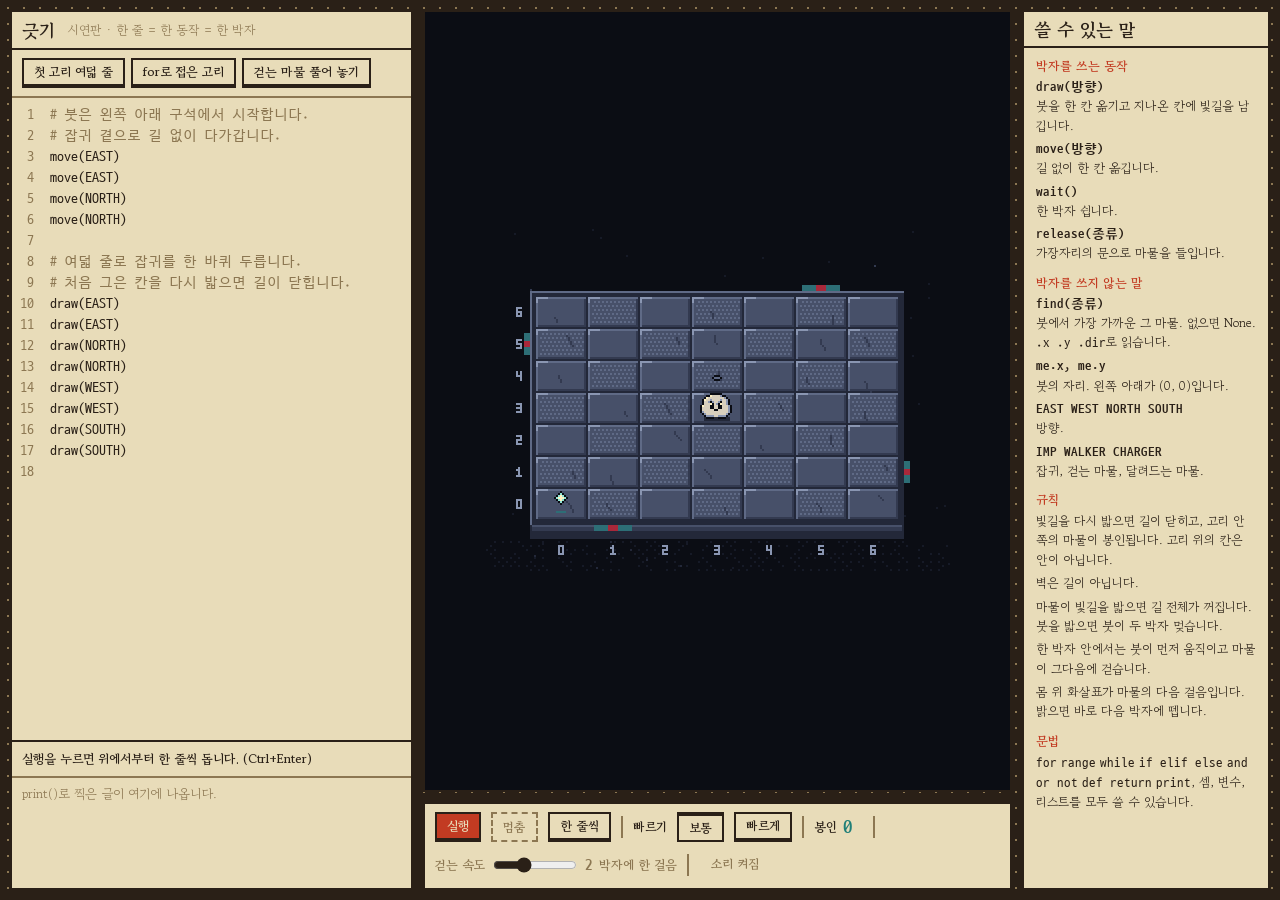
==== proto.html @ 65815041 "Rune.py 시험판 5 (proto5): 텍스트 코드, 자동 마법진, 도트 웨이브 전투" ====
<!doctype html>
<html lang="ko">
  <head>
    <meta charset="UTF-8" />
    <meta name="viewport" content="width=device-width, initial-scale=1.0" />
    <title>Rune.py · 긋기 시연판</title>
    <script type="module" crossorigin src="./assets/proto-DHYmMVRP.js"></script>
    <link rel="modulepreload" crossorigin href="./assets/700-54RcnS5h.js">
    <link rel="modulepreload" crossorigin href="./assets/dist-JSUAb0n3.js">
    <link rel="modulepreload" crossorigin href="./assets/pixels-D36RwUTe.js">
    <link rel="stylesheet" crossorigin href="./assets/700-BsM5XIEu.css">
    <link rel="stylesheet" crossorigin href="./assets/proto-BloZqFpS.css">
    <link rel="stylesheet" crossorigin href="./assets/style-BjHBPa5C.css">
  </head>
  <body>
    <div id="proto">
      <section class="p-panel" id="p-code">
        <div class="p-head">
          <h1>긋기</h1>
          <small>시연판 · 한 줄 = 한 동작 = 한 박자</small>
        </div>
        <div id="p-examples"></div>
        <div id="p-editor"></div>
        <div id="p-status"></div>
        <div id="p-log"></div>
      </section>

      <main id="p-mid">
        <div id="p-stage-box"><canvas id="p-canvas"></canvas></div>
        <div id="p-controls">
          <button id="p-run" class="stamp">실행</button>
          <button id="p-pause">멈춤</button>
          <button id="p-step">한 줄씩</button>
          <span class="sep"></span>
          <label>빠르기</label>
          <button id="p-slow">보통</button>
          <button id="p-fast">빠르게</button>
          <span class="sep"></span>
          <span class="p-count">봉인 <b id="p-sealed">0</b></span>
          <span class="sep"></span>
          <label class="p-dev" title="개발용 손잡이: 걷는 마물이 한 걸음 떼는 데 드는 붓 박자"
            >걷는 속도 <input id="p-walk" type="range" min="1" max="4" step="1" value="2" /> <span id="p-walk-num">2</span>박자에 한 걸음</label
          >
          <span class="sep"></span>
          <button id="p-mute" class="quiet">소리 켜짐</button>
        </div>
      </main>

      <aside class="p-panel" id="p-ref">
        <div class="p-head"><h1>쓸 수 있는 말</h1></div>
        <div class="p-body">
          <h2>박자를 쓰는 동작</h2>
          <dl>
            <dt>draw(방향)</dt>
            <dd>붓을 한 칸 옮기고 지나온 칸에 빛길을 남깁니다.</dd>
            <dt>move(방향)</dt>
            <dd>길 없이 한 칸 옮깁니다.</dd>
            <dt>wait()</dt>
            <dd>한 박자 쉽니다.</dd>
            <dt>release(종류)</dt>
            <dd>가장자리의 문으로 마물을 들입니다.</dd>
          </dl>
          <h2>박자를 쓰지 않는 말</h2>
          <dl>
            <dt>find(종류)</dt>
            <dd>붓에서 가장 가까운 그 마물. 없으면 None. <code>.x .y .dir</code>로 읽습니다.</dd>
            <dt>me.x, me.y</dt>
            <dd>붓의 자리. 왼쪽 아래가 (0, 0)입니다.</dd>
            <dt>EAST WEST NORTH SOUTH</dt>
            <dd>방향.</dd>
            <dt>IMP WALKER CHARGER</dt>
            <dd>잡귀, 걷는 마물, 달려드는 마물.</dd>
          </dl>
          <h2>규칙</h2>
          <p>빛길을 다시 밟으면 길이 닫히고, 고리 안쪽의 마물이 봉인됩니다. 고리 위의 칸은 안이 아닙니다.</p>
          <p>벽은 길이 아닙니다.</p>
          <p>마물이 빛길을 밟으면 길 전체가 꺼집니다. 붓을 밟으면 붓이 두 박자 멎습니다.</p>
          <p>한 박자 안에서는 붓이 먼저 움직이고 마물이 그다음에 걷습니다.</p>
          <p>몸 위 화살표가 마물의 다음 걸음입니다. 밝으면 바로 다음 박자에 뗍니다.</p>
          <h2>문법</h2>
          <p><code>for</code> <code>range</code> <code>while</code> <code>if elif else</code> <code>and or not</code> <code>def return</code> <code>print</code>, 셈, 변수, 리스트를 모두 쓸 수 있습니다.</p>
        </div>
      </aside>
    </div>

  </body>
</html>
---- assets/700-BsM5XIEu.css ----
@font-face{font-family:Gowun Batang;font-style:normal;font-display:swap;font-weight:400;src:url(./gowun-batang-0-400-normal-rNJGtWCR.woff2)format("woff2"),url(./gowun-batang-0-400-normal-R1TtSYwf.woff)format("woff");unicode-range:U+F9CA-FA0B,U+FF03-FF05,U+FF07,U+FF0A-FF0B,U+FF0D-FF19,U+FF1B,U+FF1D,U+FF20-FF5B,U+FF5D,U+FFE0-FFE3,U+FFE5-FFE6}@font-face{font-family:Gowun Batang;font-style:normal;font-display:swap;font-weight:400;src:url(./gowun-batang-2-400-normal-Dru3oRpZ.woff2)format("woff2"),url(./gowun-batang-2-400-normal-YH-RFKsm.woff)format("woff");unicode-range:U+D723-D728,U+D72A-D733,U+D735-D748,U+D74A-D74F,U+D752-D753,U+D755-D757,U+D75A-D75F,U+D762-D764,U+D766-D768,U+D76A-D76B,U+D76D-D76F,U+D771-D787,U+D789-D78B,U+D78D-D78F,U+D791-D797,U+D79A,U+D79C,U+D79E-D7A3,U+F900-F909,U+F90B-F92E}@font-face{font-family:Gowun Batang;font-style:normal;font-display:swap;font-weight:400;src:url(./gowun-batang-3-400-normal-D-ANGMku.woff2)format("woff2"),url(./gowun-batang-3-400-normal-vLfjukCE.woff)format("woff");unicode-range:U+D679-D68B,U+D68E-D69E,U+D6A0,U+D6A2-D6A7,U+D6A9-D6C3,U+D6C6-D6C7,U+D6C9-D6CB,U+D6CD-D6D3,U+D6D5-D6D6,U+D6D8-D6E3,U+D6E5-D6E7,U+D6E9-D6FB,U+D6FD-D717,U+D719-D71F,U+D721-D722}@font-face{font-family:Gowun Batang;font-style:normal;font-display:swap;font-weight:400;src:url(./gowun-batang-4-400-normal-jKIaV9wZ.woff2)format("woff2"),url(./gowun-batang-4-400-normal-B9gdr7Bl.woff)format("woff");unicode-range:U+D5BC-D5C7,U+D5CA-D5CB,U+D5CD-D5CF,U+D5D1-D5D7,U+D5D9-D5DA,U+D5DC,U+D5DE-D5E3,U+D5E6-D5E7,U+D5E9-D5EB,U+D5ED-D5F6,U+D5F8,U+D5FA-D5FF,U+D602-D603,U+D605-D607,U+D609-D60F,U+D612-D613,U+D616-D61B,U+D61D-D637,U+D63A-D63B,U+D63D-D63F,U+D641-D647,U+D64A-D64C,U+D64E-D653,U+D656-D657,U+D659-D65B,U+D65D-D666,U+D668,U+D66A-D678}@font-face{font-family:Gowun Batang;font-style:normal;font-display:swap;font-weight:400;src:url(./gowun-batang-5-400-normal-Bryv4uQM.woff2)format("woff2"),url(./gowun-batang-5-400-normal-qnyhyrWE.woff)format("woff");unicode-range:U+D507,U+D509-D50B,U+D50D-D513,U+D515-D53B,U+D53E-D53F,U+D541-D543,U+D545-D54C,U+D54E,U+D550,U+D552-D557,U+D55A-D55B,U+D55D-D55F,U+D561-D564,U+D566-D567,U+D56A,U+D56C,U+D56E-D573,U+D576-D577,U+D579-D583,U+D585-D586,U+D58A-D5A4,U+D5A6-D5BB}@font-face{font-family:Gowun Batang;font-style:normal;font-display:swap;font-weight:400;src:url(./gowun-batang-6-400-normal-Dd-1LOkx.woff2)format("woff2"),url(./gowun-batang-6-400-normal-CDF__vad.woff)format("woff");unicode-range:U+D464-D477,U+D47A-D47B,U+D47D-D47F,U+D481-D487,U+D489-D48A,U+D48C,U+D48E-D4E7,U+D4E9-D503,U+D505-D506}@font-face{font-family:Gowun Batang;font-style:normal;font-display:swap;font-weight:400;src:url(./gowun-batang-7-400-normal-CjB-GoMf.woff2)format("woff2"),url(./gowun-batang-7-400-normal-mi1ft5OB.woff)format("woff");unicode-range:U+D3BF-D3C7,U+D3CA-D3CF,U+D3D1-D3EB,U+D3EE-D3EF,U+D3F1-D3F3,U+D3F5-D3FB,U+D3FD-D400,U+D402-D45B,U+D45D-D463}@font-face{font-family:Gowun Batang;font-style:normal;font-display:swap;font-weight:400;src:url(./gowun-batang-8-400-normal-ClG-jw4d.woff2)format("woff2"),url(./gowun-batang-8-400-normal-qqDExxap.woff)format("woff");unicode-range:U+D2FF,U+D302-D304,U+D306-D30B,U+D30F,U+D311-D313,U+D315-D31B,U+D31E,U+D322-D324,U+D326-D327,U+D32A-D32B,U+D32D-D32F,U+D331-D337,U+D339-D33C,U+D33E-D37B,U+D37E-D37F,U+D381-D383,U+D385-D38B,U+D38E-D390,U+D392-D397,U+D39A-D39B,U+D39D-D39F,U+D3A1-D3A7,U+D3A9-D3AA,U+D3AC,U+D3AE-D3B3,U+D3B5-D3B7,U+D3B9-D3BB,U+D3BD-D3BE}@font-face{font-family:Gowun Batang;font-style:normal;font-display:swap;font-weight:400;src:url(./gowun-batang-9-400-normal-DmClcQgE.woff2)format("woff2"),url(./gowun-batang-9-400-normal-DOU0BZ76.woff)format("woff");unicode-range:U+D257-D27F,U+D281-D29B,U+D29D-D29F,U+D2A1-D2AB,U+D2AD-D2B7,U+D2BA-D2BB,U+D2BD-D2BF,U+D2C1-D2C7,U+D2C9-D2EF,U+D2F2-D2F3,U+D2F5-D2F7,U+D2F9-D2FE}@font-face{font-family:Gowun Batang;font-style:normal;font-display:swap;font-weight:400;src:url(./gowun-batang-10-400-normal-DqR4gfMc.woff2)format("woff2"),url(./gowun-batang-10-400-normal-BTdkzhsS.woff)format("woff");unicode-range:U+D1B4,U+D1B6-D1F3,U+D1F5-D22B,U+D22E-D22F,U+D231-D233,U+D235-D23B,U+D23D-D240,U+D242-D256}@font-face{font-family:Gowun Batang;font-style:normal;font-display:swap;font-weight:400;src:url(./gowun-batang-11-400-normal-B6Zxw1f-.woff2)format("woff2"),url(./gowun-batang-11-400-normal-eoEU71q8.woff)format("woff");unicode-range:U+D105-D12F,U+D132-D133,U+D135-D137,U+D139-D13F,U+D141-D142,U+D144,U+D146-D14B,U+D14E-D14F,U+D151-D153,U+D155-D15B,U+D15E-D187,U+D189-D19F,U+D1A2-D1A3,U+D1A5-D1A7,U+D1A9-D1AF,U+D1B2-D1B3}@font-face{font-family:Gowun Batang;font-style:normal;font-display:swap;font-weight:400;src:url(./gowun-batang-12-400-normal-BKJYZzAn.woff2)format("woff2"),url(./gowun-batang-12-400-normal-BfrCEtDo.woff)format("woff");unicode-range:U+D04B-D04F,U+D051-D057,U+D059-D06B,U+D06D-D06F,U+D071-D073,U+D075-D07B,U+D07E-D0A3,U+D0A6-D0A7,U+D0A9-D0AB,U+D0AD-D0B3,U+D0B6,U+D0B8,U+D0BA-D0BF,U+D0C2-D0C3,U+D0C5-D0C7,U+D0C9-D0CF,U+D0D2,U+D0D6-D0DB,U+D0DE-D0DF,U+D0E1-D0E3,U+D0E5-D0EB,U+D0EE-D0F0,U+D0F2-D104}@font-face{font-family:Gowun Batang;font-style:normal;font-display:swap;font-weight:400;src:url(./gowun-batang-13-400-normal-24rX-XhL.woff2)format("woff2"),url(./gowun-batang-13-400-normal-YJUFtt1X.woff)format("woff");unicode-range:U+CFA2-CFC3,U+CFC5-CFDF,U+CFE2-CFE3,U+CFE5-CFE7,U+CFE9-CFF4,U+CFF6-CFFB,U+CFFD-CFFF,U+D001-D003,U+D005-D017,U+D019-D033,U+D036-D037,U+D039-D03B,U+D03D-D04A}@font-face{font-family:Gowun Batang;font-style:normal;font-display:swap;font-weight:400;src:url(./gowun-batang-14-400-normal-N7nzphGs.woff2)format("woff2"),url(./gowun-batang-14-400-normal-CSfnI7bF.woff)format("woff");unicode-range:U+CEF0-CEF3,U+CEF6,U+CEF9-CEFF,U+CF01-CF03,U+CF05-CF07,U+CF09-CF0F,U+CF11-CF12,U+CF14-CF1B,U+CF1D-CF1F,U+CF21-CF2F,U+CF31-CF53,U+CF56-CF57,U+CF59-CF5B,U+CF5D-CF63,U+CF66,U+CF68,U+CF6A-CF6F,U+CF71-CF84,U+CF86-CF8B,U+CF8D-CFA1}@font-face{font-family:Gowun Batang;font-style:normal;font-display:swap;font-weight:400;src:url(./gowun-batang-15-400-normal-Wwfx15sF.woff2)format("woff2"),url(./gowun-batang-15-400-normal-DISj0iNx.woff)format("woff");unicode-range:U+CE3C-CE57,U+CE5A-CE5B,U+CE5D-CE5F,U+CE61-CE67,U+CE6A,U+CE6C,U+CE6E-CE73,U+CE76-CE77,U+CE79-CE7B,U+CE7D-CE83,U+CE85-CE88,U+CE8A-CE8F,U+CE91-CE93,U+CE95-CE97,U+CE99-CE9F,U+CEA2,U+CEA4-CEAB,U+CEAD-CEE3,U+CEE6-CEE7,U+CEE9-CEEB,U+CEED-CEEF}@font-face{font-family:Gowun Batang;font-style:normal;font-display:swap;font-weight:400;src:url(./gowun-batang-16-400-normal-D89eXLTO.woff2)format("woff2"),url(./gowun-batang-16-400-normal-Dftl9_rR.woff)format("woff");unicode-range:U+CD92-CD93,U+CD96-CD97,U+CD99-CD9B,U+CD9D-CDA3,U+CDA6-CDA8,U+CDAA-CDAF,U+CDB1-CDC3,U+CDC5-CDCB,U+CDCD-CDE7,U+CDE9-CE03,U+CE05-CE1F,U+CE22-CE34,U+CE36-CE3B}@font-face{font-family:Gowun Batang;font-style:normal;font-display:swap;font-weight:400;src:url(./gowun-batang-17-400-normal-Dr_3FBW5.woff2)format("woff2"),url(./gowun-batang-17-400-normal-CE5aYDoH.woff)format("woff");unicode-range:U+CCEF-CD07,U+CD0A-CD0B,U+CD0D-CD1A,U+CD1C,U+CD1E-CD2B,U+CD2D-CD5B,U+CD5D-CD77,U+CD79-CD91}@font-face{font-family:Gowun Batang;font-style:normal;font-display:swap;font-weight:400;src:url(./gowun-batang-18-400-normal-DeI-TIWT.woff2)format("woff2"),url(./gowun-batang-18-400-normal-BIrx-1B-.woff)format("woff");unicode-range:U+CC3F-CC43,U+CC46-CC47,U+CC49-CC4B,U+CC4D-CC53,U+CC55-CC58,U+CC5A-CC5F,U+CC61-CC97,U+CC9A-CC9B,U+CC9D-CC9F,U+CCA1-CCA7,U+CCAA,U+CCAC,U+CCAE-CCB3,U+CCB6-CCB7,U+CCB9-CCBB,U+CCBD-CCCF,U+CCD1-CCE3,U+CCE5-CCEE}@font-face{font-family:Gowun Batang;font-style:normal;font-display:swap;font-weight:400;src:url(./gowun-batang-19-400-normal-BntiX5XG.woff2)format("woff2"),url(./gowun-batang-19-400-normal-C-xx-zhR.woff)format("woff");unicode-range:U+CB91-CBD3,U+CBD5-CBE3,U+CBE5-CC0B,U+CC0E-CC0F,U+CC11-CC13,U+CC15-CC1B,U+CC1D-CC20,U+CC23-CC27,U+CC2A-CC2B,U+CC2D,U+CC2F,U+CC31-CC37,U+CC3A,U+CC3C}@font-face{font-family:Gowun Batang;font-style:normal;font-display:swap;font-weight:400;src:url(./gowun-batang-20-400-normal-fGTZ_kDo.woff2)format("woff2"),url(./gowun-batang-20-400-normal-CsxeRSjI.woff)format("woff");unicode-range:U+CAF4-CB47,U+CB4A-CB90}@font-face{font-family:Gowun Batang;font-style:normal;font-display:swap;font-weight:400;src:url(./gowun-batang-21-400-normal-CPqBGAde.woff2)format("woff2"),url(./gowun-batang-21-400-normal-BBs1RTJl.woff)format("woff");unicode-range:U+CA4A-CA4B,U+CA4E-CA4F,U+CA51-CA53,U+CA55-CA5B,U+CA5D-CA60,U+CA62-CA83,U+CA85-CABB,U+CABE-CABF,U+CAC1-CAC3,U+CAC5-CACB,U+CACD-CAD0,U+CAD2,U+CAD4-CAD8,U+CADA-CAF3}@font-face{font-family:Gowun Batang;font-style:normal;font-display:swap;font-weight:400;src:url(./gowun-batang-22-400-normal-DBvh81Zm.woff2)format("woff2"),url(./gowun-batang-22-400-normal-C4M93FCJ.woff)format("woff");unicode-range:U+C996-C997,U+C99A-C99C,U+C99E-C9BF,U+C9C2-C9C3,U+C9C5-C9C7,U+C9C9-C9CF,U+C9D2,U+C9D4,U+C9D7-C9D8,U+C9DB,U+C9DE-C9DF,U+C9E1-C9E3,U+C9E5-C9E6,U+C9E8-C9EB,U+C9EE-C9F0,U+C9F2-C9F7,U+C9F9-CA0B,U+CA0D-CA28,U+CA2A-CA49}@font-face{font-family:Gowun Batang;font-style:normal;font-display:swap;font-weight:400;src:url(./gowun-batang-23-400-normal-DlXZfruM.woff2)format("woff2"),url(./gowun-batang-23-400-normal-BU9G_KXt.woff)format("woff");unicode-range:U+C8E9-C8F4,U+C8F6-C8FB,U+C8FE-C8FF,U+C901-C903,U+C905-C90B,U+C90E-C910,U+C912-C917,U+C919-C92B,U+C92D-C94F,U+C951-C953,U+C955-C96B,U+C96D-C973,U+C975-C987,U+C98A-C98B,U+C98D-C98F,U+C991-C995}@font-face{font-family:Gowun Batang;font-style:normal;font-display:swap;font-weight:400;src:url(./gowun-batang-24-400-normal-Esyu69sg.woff2)format("woff2"),url(./gowun-batang-24-400-normal-DfQBAiRW.woff)format("woff");unicode-range:U+C841-C84B,U+C84D-C86F,U+C872-C873,U+C875-C877,U+C879-C87F,U+C882-C884,U+C887-C88A,U+C88D-C8C3,U+C8C5-C8DF,U+C8E1-C8E8}@font-face{font-family:Gowun Batang;font-style:normal;font-display:swap;font-weight:400;src:url(./gowun-batang-25-400-normal-DQi2WC19.woff2)format("woff2"),url(./gowun-batang-25-400-normal-CaEmG8k9.woff)format("woff");unicode-range:U+C779-C77B,U+C77E-C782,U+C786,U+C78B,U+C78D,U+C78F,U+C792-C793,U+C795,U+C797,U+C799-C79F,U+C7A2,U+C7A7-C7AB,U+C7AE-C7BB,U+C7BD-C7C0,U+C7C2-C7C7,U+C7C9-C7DC,U+C7DE-C7FF,U+C802-C803,U+C805-C807,U+C809,U+C80B-C80F,U+C812,U+C814,U+C817-C81B,U+C81E-C81F,U+C821-C823,U+C825-C82E,U+C830-C837,U+C839-C83B,U+C83D-C840}@font-face{font-family:Gowun Batang;font-style:normal;font-display:swap;font-weight:400;src:url(./gowun-batang-26-400-normal-BcGelNQa.woff2)format("woff2"),url(./gowun-batang-26-400-normal-fPJfRt_n.woff)format("woff");unicode-range:U+C6BB-C6BF,U+C6C2,U+C6C4,U+C6C6-C6CB,U+C6CE-C6CF,U+C6D1-C6D3,U+C6D5-C6DB,U+C6DD-C6DF,U+C6E1-C6E7,U+C6E9-C6EB,U+C6ED-C6EF,U+C6F1-C6F8,U+C6FA-C703,U+C705-C707,U+C709-C70B,U+C70D-C716,U+C718,U+C71A-C71F,U+C722-C723,U+C725-C727,U+C729-C734,U+C736-C73B,U+C73E-C73F,U+C741-C743,U+C745-C74B,U+C74E-C750,U+C752-C757,U+C759-C773,U+C776-C777}@font-face{font-family:Gowun Batang;font-style:normal;font-display:swap;font-weight:400;src:url(./gowun-batang-27-400-normal-03cDKRy_.woff2)format("woff2"),url(./gowun-batang-27-400-normal-Bp0jDiyg.woff)format("woff");unicode-range:U+C5F5-C5FB,U+C5FE,U+C602-C605,U+C607,U+C609-C60F,U+C611-C61A,U+C61C-C623,U+C626-C627,U+C629-C62B,U+C62D,U+C62F-C632,U+C636,U+C638,U+C63A-C63F,U+C642-C643,U+C645-C647,U+C649-C652,U+C656-C65B,U+C65D-C65F,U+C661-C663,U+C665-C677,U+C679-C67B,U+C67D-C693,U+C696-C697,U+C699-C69B,U+C69D-C6A3,U+C6A6,U+C6A8,U+C6AA-C6AF,U+C6B2-C6B3,U+C6B5-C6B7,U+C6B9-C6BA}@font-face{font-family:Gowun Batang;font-style:normal;font-display:swap;font-weight:400;src:url(./gowun-batang-28-400-normal-C037kFY8.woff2)format("woff2"),url(./gowun-batang-28-400-normal-BfjBVdRc.woff)format("woff");unicode-range:U+C517-C527,U+C52A-C52B,U+C52D-C52F,U+C531-C538,U+C53A,U+C53C,U+C53E-C543,U+C546-C547,U+C54B,U+C54D-C552,U+C556,U+C55A-C55B,U+C55D,U+C55F,U+C562-C563,U+C565-C567,U+C569-C56F,U+C572,U+C574,U+C576-C57B,U+C57E-C57F,U+C581-C583,U+C585-C586,U+C588-C58B,U+C58E,U+C590,U+C592-C596,U+C599-C5B3,U+C5B6-C5B7,U+C5BA,U+C5BE-C5C3,U+C5CA-C5CB,U+C5CD,U+C5CF,U+C5D2-C5D3,U+C5D5-C5D7,U+C5D9-C5DF,U+C5E1-C5E2,U+C5E4,U+C5E6-C5EB,U+C5EF,U+C5F1-C5F3}@font-face{font-family:Gowun Batang;font-style:normal;font-display:swap;font-weight:400;src:url(./gowun-batang-29-400-normal-nm5HaPLD.woff2)format("woff2"),url(./gowun-batang-29-400-normal-29uqJ8bE.woff)format("woff");unicode-range:U+C475-C4EF,U+C4F2-C4F3,U+C4F5-C4F7,U+C4F9-C4FF,U+C502-C50B,U+C50D-C516}@font-face{font-family:Gowun Batang;font-style:normal;font-display:swap;font-weight:400;src:url(./gowun-batang-30-400-normal-DVjMCDpW.woff2)format("woff2"),url(./gowun-batang-30-400-normal-C4OQ-Eby.woff)format("woff");unicode-range:U+C3D0-C3D7,U+C3DA-C3DB,U+C3DD-C3DE,U+C3E1-C3EC,U+C3EE-C3F3,U+C3F5-C42B,U+C42D-C463,U+C466-C474}@font-face{font-family:Gowun Batang;font-style:normal;font-display:swap;font-weight:400;src:url(./gowun-batang-31-400-normal-Bix5JRK0.woff2)format("woff2"),url(./gowun-batang-31-400-normal-D80aEtEY.woff)format("woff");unicode-range:U+C32B-C367,U+C36A-C36B,U+C36D-C36F,U+C371-C377,U+C37A-C37B,U+C37E-C383,U+C385-C387,U+C389-C3CF}@font-face{font-family:Gowun Batang;font-style:normal;font-display:swap;font-weight:400;src:url(./gowun-batang-32-400-normal-Ca-jU_r4.woff2)format("woff2"),url(./gowun-batang-32-400-normal-DTrqkrTN.woff)format("woff");unicode-range:U+C26A-C26B,U+C26D-C26F,U+C271-C273,U+C275-C27B,U+C27E-C287,U+C289-C28F,U+C291-C297,U+C299-C29A,U+C29C-C2A3,U+C2A5-C2A7,U+C2A9-C2AB,U+C2AD-C2B3,U+C2B6,U+C2B8,U+C2BA-C2BB,U+C2BD-C2DB,U+C2DE-C2DF,U+C2E1-C2E2,U+C2E5-C2EA,U+C2EE,U+C2F0,U+C2F2-C2F5,U+C2F7,U+C2FA-C2FB,U+C2FD-C2FF,U+C301-C307,U+C309-C30C,U+C30E-C312,U+C315-C323,U+C325-C328,U+C32A}@font-face{font-family:Gowun Batang;font-style:normal;font-display:swap;font-weight:400;src:url(./gowun-batang-33-400-normal-BRz_GN6S.woff2)format("woff2"),url(./gowun-batang-33-400-normal-DG9A4Wew.woff)format("woff");unicode-range:U+C1BC-C1C3,U+C1C5-C1DF,U+C1E1-C1FB,U+C1FD-C203,U+C205-C20C,U+C20E,U+C210-C217,U+C21A-C21B,U+C21D-C21E,U+C221-C227,U+C229-C22A,U+C22C,U+C22E,U+C230,U+C233-C24F,U+C251-C257,U+C259-C269}@font-face{font-family:Gowun Batang;font-style:normal;font-display:swap;font-weight:400;src:url(./gowun-batang-34-400-normal-BmAzLn5J.woff2)format("woff2"),url(./gowun-batang-34-400-normal-CGaWbppv.woff)format("woff");unicode-range:U+C101-C11B,U+C11F,U+C121-C123,U+C125-C12B,U+C12E,U+C132-C137,U+C13A-C13B,U+C13D-C13F,U+C141-C147,U+C14A,U+C14C-C153,U+C155-C157,U+C159-C15B,U+C15D-C166,U+C169-C16F,U+C171-C177,U+C179-C18B,U+C18E-C18F,U+C191-C193,U+C195-C19B,U+C19D-C19E,U+C1A0,U+C1A2-C1A4,U+C1A6-C1BB}@font-face{font-family:Gowun Batang;font-style:normal;font-display:swap;font-weight:400;src:url(./gowun-batang-35-400-normal-B8iST0Zv.woff2)format("woff2"),url(./gowun-batang-35-400-normal-CtJz9vGP.woff)format("woff");unicode-range:U+C049-C057,U+C059-C05B,U+C05D-C05F,U+C061-C067,U+C069-C08F,U+C091-C0AB,U+C0AE-C0AF,U+C0B1-C0B3,U+C0B5,U+C0B7-C0BB,U+C0BE,U+C0C2-C0C7,U+C0CA-C0CB,U+C0CD-C0CF,U+C0D1-C0D7,U+C0D9-C0DA,U+C0DC,U+C0DE-C0E3,U+C0E5-C0EB,U+C0ED-C0F3,U+C0F6,U+C0F8,U+C0FA-C0FF}@font-face{font-family:Gowun Batang;font-style:normal;font-display:swap;font-weight:400;src:url(./gowun-batang-36-400-normal-D-qQE-Xt.woff2)format("woff2"),url(./gowun-batang-36-400-normal-BF4Qxqha.woff)format("woff");unicode-range:U+BFA7-BFAF,U+BFB1-BFC4,U+BFC6-BFCB,U+BFCE-BFCF,U+BFD1-BFD3,U+BFD5-BFDB,U+BFDD-C048}@font-face{font-family:Gowun Batang;font-style:normal;font-display:swap;font-weight:400;src:url(./gowun-batang-37-400-normal-C-M0FRSw.woff2)format("woff2"),url(./gowun-batang-37-400-normal-D2qm3oSh.woff)format("woff");unicode-range:U+BF07,U+BF09-BF3F,U+BF41-BF4F,U+BF52-BF54,U+BF56-BFA6}@font-face{font-family:Gowun Batang;font-style:normal;font-display:swap;font-weight:400;src:url(./gowun-batang-38-400-normal-dCRZkBjs.woff2)format("woff2"),url(./gowun-batang-38-400-normal-C1igtN4E.woff)format("woff");unicode-range:U+BE56,U+BE58,U+BE5C-BE5F,U+BE62-BE63,U+BE65-BE67,U+BE69-BE74,U+BE76-BE7B,U+BE7E-BE7F,U+BE81-BE8E,U+BE90,U+BE92-BEA7,U+BEA9-BECF,U+BED2-BED3,U+BED5-BED6,U+BED9-BEE3,U+BEE6-BF06}@font-face{font-family:Gowun Batang;font-style:normal;font-display:swap;font-weight:400;src:url(./gowun-batang-39-400-normal-DmngBMCr.woff2)format("woff2"),url(./gowun-batang-39-400-normal-YBOUq68g.woff)format("woff");unicode-range:U+BDB0-BDD3,U+BDD5-BDEF,U+BDF1-BE0B,U+BE0D-BE0F,U+BE11-BE13,U+BE15-BE43,U+BE46-BE47,U+BE49-BE4B,U+BE4D-BE53}@font-face{font-family:Gowun Batang;font-style:normal;font-display:swap;font-weight:400;src:url(./gowun-batang-40-400-normal-D2cKzrB-.woff2)format("woff2"),url(./gowun-batang-40-400-normal-C-xzhWkr.woff)format("woff");unicode-range:U+BD03,U+BD06,U+BD08,U+BD0A-BD0F,U+BD11-BD22,U+BD25-BD47,U+BD49-BD58,U+BD5A-BD7F,U+BD82-BD83,U+BD85-BD87,U+BD8A-BD8F,U+BD91-BD92,U+BD94,U+BD96-BD98,U+BD9A-BDAF}@font-face{font-family:Gowun Batang;font-style:normal;font-display:swap;font-weight:400;src:url(./gowun-batang-41-400-normal-CRNr7162.woff2)format("woff2"),url(./gowun-batang-41-400-normal--_0T_QAi.woff)format("woff");unicode-range:U+BC4E-BC83,U+BC86-BC87,U+BC89-BC8B,U+BC8D-BC93,U+BC96,U+BC98,U+BC9B-BC9F,U+BCA2-BCA3,U+BCA5-BCA7,U+BCA9-BCB2,U+BCB4-BCBB,U+BCBE-BCBF,U+BCC1-BCC3,U+BCC5-BCCC,U+BCCE-BCD0,U+BCD2-BCD4,U+BCD6-BCF3,U+BCF7,U+BCF9-BCFB,U+BCFD-BD02}@font-face{font-family:Gowun Batang;font-style:normal;font-display:swap;font-weight:400;src:url(./gowun-batang-42-400-normal-Cxvr9Orj.woff2)format("woff2"),url(./gowun-batang-42-400-normal-Ynmg_9Wl.woff)format("woff");unicode-range:U+BB90-BBA3,U+BBA5-BBAB,U+BBAD-BBBF,U+BBC1-BBF7,U+BBFA-BBFB,U+BBFD-BBFE,U+BC01-BC07,U+BC09-BC0A,U+BC0E,U+BC10,U+BC12-BC13,U+BC17,U+BC19-BC1A,U+BC1E,U+BC20-BC23,U+BC26,U+BC28,U+BC2A-BC2C,U+BC2E-BC2F,U+BC32-BC33,U+BC35-BC37,U+BC39-BC3F,U+BC41-BC42,U+BC44,U+BC46-BC48,U+BC4A-BC4D}@font-face{font-family:Gowun Batang;font-style:normal;font-display:swap;font-weight:400;src:url(./gowun-batang-43-400-normal-CT5tr0vv.woff2)format("woff2"),url(./gowun-batang-43-400-normal-oP1CItNU.woff)format("woff");unicode-range:U+BAE6-BAFB,U+BAFD-BB17,U+BB19-BB33,U+BB37,U+BB39-BB3A,U+BB3D-BB43,U+BB45-BB46,U+BB48,U+BB4A-BB4F,U+BB51-BB53,U+BB55-BB57,U+BB59-BB62,U+BB64-BB8F}@font-face{font-family:Gowun Batang;font-style:normal;font-display:swap;font-weight:400;src:url(./gowun-batang-44-400-normal-D88QXHWz.woff2)format("woff2"),url(./gowun-batang-44-400-normal-BjECsmKX.woff)format("woff");unicode-range:U+BA30-BA37,U+BA3A-BA3B,U+BA3D-BA3F,U+BA41-BA47,U+BA49-BA4A,U+BA4C,U+BA4E-BA53,U+BA56-BA57,U+BA59-BA5B,U+BA5D-BA63,U+BA65-BA66,U+BA68-BA6F,U+BA71-BA73,U+BA75-BA77,U+BA79-BA84,U+BA86,U+BA88-BAA7,U+BAAA,U+BAAD-BAAF,U+BAB1-BAB7,U+BABA,U+BABC,U+BABE-BAE5}@font-face{font-family:Gowun Batang;font-style:normal;font-display:swap;font-weight:400;src:url(./gowun-batang-45-400-normal-Cy5d0Dz0.woff2)format("woff2"),url(./gowun-batang-45-400-normal-Cam173TS.woff)format("woff");unicode-range:U+B96E-B973,U+B976-B977,U+B979-B97B,U+B97D-B983,U+B986,U+B988,U+B98A-B98D,U+B98F-B9AB,U+B9AE-B9AF,U+B9B1-B9B3,U+B9B5-B9BB,U+B9BE,U+B9C0,U+B9C2-B9C7,U+B9CA-B9CB,U+B9CD,U+B9D2-B9D7,U+B9DA,U+B9DC,U+B9DF-B9E0,U+B9E2,U+B9E6-B9E7,U+B9E9-B9F3,U+B9F6,U+B9F8,U+B9FB-BA2F}@font-face{font-family:Gowun Batang;font-style:normal;font-display:swap;font-weight:400;src:url(./gowun-batang-46-400-normal-D3pWJlnC.woff2)format("woff2"),url(./gowun-batang-46-400-normal-DgCW1_75.woff)format("woff");unicode-range:U+B8BF-B8CB,U+B8CD-B8E0,U+B8E2-B8E7,U+B8EA-B8EB,U+B8ED-B8EF,U+B8F1-B8F7,U+B8FA,U+B8FC,U+B8FE-B903,U+B905-B917,U+B919-B91F,U+B921-B93B,U+B93D-B957,U+B95A-B95B,U+B95D-B95F,U+B961-B967,U+B969-B96C}@font-face{font-family:Gowun Batang;font-style:normal;font-display:swap;font-weight:400;src:url(./gowun-batang-47-400-normal-DgC-qwIX.woff2)format("woff2"),url(./gowun-batang-47-400-normal-Chs4u7nL.woff)format("woff");unicode-range:U+B80D-B80F,U+B811-B817,U+B81A,U+B81C-B823,U+B826-B827,U+B829-B82B,U+B82D-B833,U+B836,U+B83A-B83F,U+B841-B85B,U+B85E-B85F,U+B861-B863,U+B865-B86B,U+B86E,U+B870,U+B872-B8AF,U+B8B1-B8BE}@font-face{font-family:Gowun Batang;font-style:normal;font-display:swap;font-weight:400;src:url(./gowun-batang-48-400-normal-CgyUr7lC.woff2)format("woff2"),url(./gowun-batang-48-400-normal-qml2ClUI.woff)format("woff");unicode-range:U+B74D-B75F,U+B761-B763,U+B765-B774,U+B776-B77B,U+B77E-B77F,U+B781-B783,U+B785-B78B,U+B78E,U+B792-B796,U+B79A-B79B,U+B79D-B7A7,U+B7AA,U+B7AE-B7B3,U+B7B6-B7C8,U+B7CA-B7EB,U+B7EE-B7EF,U+B7F1-B7F3,U+B7F5-B7FB,U+B7FE,U+B802-B806,U+B80A-B80B}@font-face{font-family:Gowun Batang;font-style:normal;font-display:swap;font-weight:400;src:url(./gowun-batang-49-400-normal-DmiJ7xiC.woff2)format("woff2"),url(./gowun-batang-49-400-normal-8K8ynJ8R.woff)format("woff");unicode-range:U+B6A7-B6AA,U+B6AC-B6B0,U+B6B2-B6EF,U+B6F1-B727,U+B72A-B72B,U+B72D-B72E,U+B731-B737,U+B739-B73A,U+B73C-B743,U+B745-B74C}@font-face{font-family:Gowun Batang;font-style:normal;font-display:swap;font-weight:400;src:url(./gowun-batang-50-400-normal-CZ6__sJl.woff2)format("woff2"),url(./gowun-batang-50-400-normal-xMpc6q_H.woff)format("woff");unicode-range:U+B605-B60F,U+B612-B617,U+B619-B624,U+B626-B69B,U+B69E-B6A3,U+B6A5-B6A6}@font-face{font-family:Gowun Batang;font-style:normal;font-display:swap;font-weight:400;src:url(./gowun-batang-51-400-normal-DVJsUfQv.woff2)format("woff2"),url(./gowun-batang-51-400-normal-CZMXv9jO.woff)format("woff");unicode-range:U+B55F,U+B562-B583,U+B585-B59F,U+B5A2-B5A3,U+B5A5-B5A7,U+B5A9-B5B2,U+B5B5-B5BA,U+B5BD-B604}@font-face{font-family:Gowun Batang;font-style:normal;font-display:swap;font-weight:400;src:url(./gowun-batang-52-400-normal-BuCTZTFD.woff2)format("woff2"),url(./gowun-batang-52-400-normal-BmqWkScR.woff)format("woff");unicode-range:U+B4A5-B4B6,U+B4B8-B4BF,U+B4C1-B4C7,U+B4C9-B4DB,U+B4DE-B4DF,U+B4E1-B4E2,U+B4E5-B4EB,U+B4EE,U+B4F0,U+B4F2-B513,U+B516-B517,U+B519-B51A,U+B51D-B523,U+B526,U+B528,U+B52B-B52F,U+B532-B533,U+B535-B537,U+B539-B53F,U+B541-B544,U+B546-B54B,U+B54D-B54F,U+B551-B55B,U+B55D-B55E}@font-face{font-family:Gowun Batang;font-style:normal;font-display:swap;font-weight:400;src:url(./gowun-batang-53-400-normal-CTZX6dyz.woff2)format("woff2"),url(./gowun-batang-53-400-normal-Dp3i90fq.woff)format("woff");unicode-range:U+B3F8-B3FB,U+B3FD-B40F,U+B411-B417,U+B419-B41B,U+B41D-B41F,U+B421-B427,U+B42A-B42B,U+B42D-B44F,U+B452-B453,U+B455-B457,U+B459-B45F,U+B462-B464,U+B466-B46B,U+B46D-B47F,U+B481-B4A3}@font-face{font-family:Gowun Batang;font-style:normal;font-display:swap;font-weight:400;src:url(./gowun-batang-54-400-normal-D0eA6Z7P.woff2)format("woff2"),url(./gowun-batang-54-400-normal-CB4_UExj.woff)format("woff");unicode-range:U+B342-B353,U+B356-B357,U+B359-B35B,U+B35D-B35E,U+B360-B363,U+B366,U+B368,U+B36A-B36D,U+B36F,U+B372-B373,U+B375-B377,U+B379-B37F,U+B381-B382,U+B384,U+B386-B38B,U+B38D-B3C3,U+B3C6-B3C7,U+B3C9-B3CA,U+B3CD-B3D3,U+B3D6,U+B3D8,U+B3DA-B3F7}@font-face{font-family:Gowun Batang;font-style:normal;font-display:swap;font-weight:400;src:url(./gowun-batang-55-400-normal-BjKgJQlU.woff2)format("woff2"),url(./gowun-batang-55-400-normal-CLiMNjw5.woff)format("woff");unicode-range:U+B27C-B283,U+B285-B28F,U+B292-B293,U+B295-B297,U+B29A-B29F,U+B2A1-B2A4,U+B2A7-B2A9,U+B2AB,U+B2AD-B2C7,U+B2CA-B2CB,U+B2CD-B2CF,U+B2D1-B2D7,U+B2DA,U+B2DC,U+B2DE-B2E3,U+B2E7,U+B2E9-B2EA,U+B2EF-B2F3,U+B2F6,U+B2F8,U+B2FA-B2FB,U+B2FD-B2FE,U+B302-B303,U+B305-B307,U+B309-B30F,U+B312,U+B316-B31B,U+B31D-B341}@font-face{font-family:Gowun Batang;font-style:normal;font-display:swap;font-weight:400;src:url(./gowun-batang-56-400-normal-BQHsDjVv.woff2)format("woff2"),url(./gowun-batang-56-400-normal-Zv3kcW_D.woff)format("woff");unicode-range:U+B1D6-B1E7,U+B1E9-B1FC,U+B1FE-B203,U+B206-B207,U+B209-B20B,U+B20D-B213,U+B216-B21F,U+B221-B257,U+B259-B273,U+B275-B27B}@font-face{font-family:Gowun Batang;font-style:normal;font-display:swap;font-weight:400;src:url(./gowun-batang-57-400-normal-C-bSwTKK.woff2)format("woff2"),url(./gowun-batang-57-400-normal-CLQ4lT1g.woff)format("woff");unicode-range:U+B120-B122,U+B126-B127,U+B129-B12B,U+B12D-B133,U+B136,U+B138,U+B13A-B13F,U+B142-B143,U+B145-B14F,U+B151-B153,U+B156-B157,U+B159-B177,U+B17A-B17B,U+B17D-B17F,U+B181-B187,U+B189-B18C,U+B18E-B191,U+B195-B1A7,U+B1A9-B1CB,U+B1CD-B1D5}@font-face{font-family:Gowun Batang;font-style:normal;font-display:swap;font-weight:400;src:url(./gowun-batang-58-400-normal-BKjCnOAJ.woff2)format("woff2"),url(./gowun-batang-58-400-normal-5RcgaXq6.woff)format("woff");unicode-range:U+B05F-B07B,U+B07E-B07F,U+B081-B083,U+B085-B08B,U+B08D-B097,U+B09B,U+B09D-B09F,U+B0A2-B0A7,U+B0AA,U+B0B0,U+B0B2,U+B0B6-B0B7,U+B0B9-B0BB,U+B0BD-B0C3,U+B0C6-B0C7,U+B0CA-B0CF,U+B0D1-B0DF,U+B0E1-B0E4,U+B0E6-B107,U+B10A-B10B,U+B10D-B10F,U+B111-B112,U+B114-B117,U+B119-B11A,U+B11C-B11F}@font-face{font-family:Gowun Batang;font-style:normal;font-display:swap;font-weight:400;src:url(./gowun-batang-59-400-normal-dyw8AJoc.woff2)format("woff2"),url(./gowun-batang-59-400-normal-C2VGdVK2.woff)format("woff");unicode-range:U+AFAC-AFB7,U+AFBA-AFBB,U+AFBD-AFBF,U+AFC1-AFC6,U+AFCA-AFCC,U+AFCE-AFD3,U+AFD5-AFE7,U+AFE9-AFEF,U+AFF1-B00B,U+B00D-B00F,U+B011-B013,U+B015-B01B,U+B01D-B027,U+B029-B043,U+B045-B047,U+B049,U+B04B,U+B04D-B052,U+B055-B056,U+B058-B05C,U+B05E}@font-face{font-family:Gowun Batang;font-style:normal;font-display:swap;font-weight:400;src:url(./gowun-batang-60-400-normal-y-J0FkMU.woff2)format("woff2"),url(./gowun-batang-60-400-normal-D7XmOlfx.woff)format("woff");unicode-range:U+AF03-AF07,U+AF09-AF2B,U+AF2E-AF33,U+AF35-AF3B,U+AF3E-AF40,U+AF44-AF47,U+AF4A-AF5C,U+AF5E-AF63,U+AF65-AF7F,U+AF81-AFAB}@font-face{font-family:Gowun Batang;font-style:normal;font-display:swap;font-weight:400;src:url(./gowun-batang-61-400-normal-DLBBI8Wa.woff2)format("woff2"),url(./gowun-batang-61-400-normal-BLTXxgEk.woff)format("woff");unicode-range:U+AE56-AE5B,U+AE5E-AE60,U+AE62-AE64,U+AE66-AE67,U+AE69-AE6B,U+AE6D-AE83,U+AE85-AEBB,U+AEBF,U+AEC1-AEC3,U+AEC5-AECB,U+AECE,U+AED0,U+AED2-AED7,U+AED9-AEF3,U+AEF5-AF02}@font-face{font-family:Gowun Batang;font-style:normal;font-display:swap;font-weight:400;src:url(./gowun-batang-62-400-normal-C1WuII10.woff2)format("woff2"),url(./gowun-batang-62-400-normal-D7kgD8KL.woff)format("woff");unicode-range:U+AD9C-ADA3,U+ADA5-ADBF,U+ADC1-ADC3,U+ADC5-ADC7,U+ADC9-ADD2,U+ADD4-ADDB,U+ADDD-ADDF,U+ADE1-ADE3,U+ADE5-ADF7,U+ADFA-ADFB,U+ADFD-ADFF,U+AE02-AE07,U+AE0A,U+AE0C,U+AE0E-AE13,U+AE15-AE2F,U+AE31-AE33,U+AE35-AE37,U+AE39-AE3F,U+AE42,U+AE44,U+AE46-AE49,U+AE4B,U+AE4F,U+AE51-AE53,U+AE55}@font-face{font-family:Gowun Batang;font-style:normal;font-display:swap;font-weight:400;src:url(./gowun-batang-63-400-normal-BR0nxo89.woff2)format("woff2"),url(./gowun-batang-63-400-normal-W9k9c4S2.woff)format("woff");unicode-range:U+ACE2-ACE3,U+ACE5-ACE6,U+ACE9-ACEF,U+ACF2,U+ACF4,U+ACF7-ACFB,U+ACFE-ACFF,U+AD01-AD03,U+AD05-AD0B,U+AD0D-AD10,U+AD12-AD1B,U+AD1D-AD33,U+AD35-AD48,U+AD4A-AD4F,U+AD51-AD6B,U+AD6E-AD6F,U+AD71-AD72,U+AD77-AD7C,U+AD7E,U+AD80,U+AD82-AD87,U+AD89-AD8B,U+AD8D-AD8F,U+AD91-AD9B}@font-face{font-family:Gowun Batang;font-style:normal;font-display:swap;font-weight:400;src:url(./gowun-batang-64-400-normal-DQptRcra.woff2)format("woff2"),url(./gowun-batang-64-400-normal-DAZaWpng.woff)format("woff");unicode-range:U+AC25-AC2C,U+AC2E,U+AC30,U+AC32-AC37,U+AC39-AC3F,U+AC41-AC4C,U+AC4E-AC6F,U+AC72-AC73,U+AC75-AC76,U+AC79-AC7F,U+AC82,U+AC84-AC88,U+AC8A-AC8B,U+AC8D-AC8F,U+AC91-AC93,U+AC95-AC9B,U+AC9D-AC9E,U+ACA1-ACA7,U+ACAB,U+ACAD-ACAF,U+ACB1-ACB7,U+ACBA-ACBB,U+ACBE-ACC0,U+ACC2-ACC3,U+ACC5-ACDF}@font-face{font-family:Gowun Batang;font-style:normal;font-display:swap;font-weight:400;src:url(./gowun-batang-65-400-normal-Br5_L1eN.woff2)format("woff2"),url(./gowun-batang-65-400-normal-BV1f1GUY.woff)format("woff");unicode-range:U+99DF,U+99ED,U+99F1,U+99FF,U+9A01,U+9A08,U+9A0E-9A0F,U+9A19,U+9A2B,U+9A30,U+9A36-9A37,U+9A40,U+9A43,U+9A45,U+9A4D,U+9A55,U+9A57,U+9A5A-9A5B,U+9A5F,U+9A62,U+9A65,U+9A69-9A6A,U+9AA8,U+9AB8,U+9AD3,U+9AE5,U+9AEE,U+9B1A,U+9B27,U+9B2A,U+9B31,U+9B3C,U+9B41-9B45,U+9B4F,U+9B54,U+9B5A,U+9B6F,U+9B8E,U+9B91,U+9B9F,U+9BAB,U+9BAE,U+9BC9,U+9BD6,U+9BE4,U+9BE8,U+9C0D,U+9C10,U+9C12,U+9C15,U+9C25,U+9C32,U+9C3B,U+9C47,U+9C49,U+9C57,U+9CE5,U+9CE7,U+9CE9,U+9CF3-9CF4,U+9CF6,U+9D09,U+9D1B,U+9D26,U+9D28,U+9D3B,U+9D51,U+9D5D,U+9D60-9D61,U+9D6C,U+9D72,U+9DA9,U+9DAF,U+9DB4,U+9DC4,U+9DD7,U+9DF2,U+9DF8-9DFA,U+9E1A,U+9E1E,U+9E75,U+9E79,U+9E7D,U+9E7F,U+9E92-9E93,U+9E97,U+9E9D,U+9E9F,U+9EA5,U+9EB4-9EB5,U+9EBB,U+9EBE,U+9EC3,U+9ECD-9ECE,U+9ED4,U+9ED8,U+9EDB-9EDC,U+9EDE,U+9EE8,U+9EF4,U+9F07-9F08,U+9F0E,U+9F13,U+9F20,U+9F3B,U+9F4A-9F4B,U+9F4E,U+9F52,U+9F5F,U+9F61,U+9F67,U+9F6A,U+9F6C,U+9F77,U+9F8D,U+9F90,U+9F95,U+9F9C,U+AC02-AC03,U+AC05-AC06,U+AC09-AC0F,U+AC17-AC18,U+AC1B,U+AC1E-AC1F,U+AC21-AC23}@font-face{font-family:Gowun Batang;font-style:normal;font-display:swap;font-weight:400;src:url(./gowun-batang-93-400-normal-fWPZoKhf.woff2)format("woff2"),url(./gowun-batang-93-400-normal-zfXd-8XB.woff)format("woff");unicode-range:U+338C-339C,U+339F-33A0,U+33A2-33CB,U+33CF-33D0,U+33D3,U+33D6,U+33D8,U+33DB-33DD,U+4E01,U+4E03,U+4E07-4E08,U+4E11,U+4E14-4E15,U+4E18-4E19,U+4E1E,U+4E32,U+4E38-4E39,U+4E42-4E43,U+4E45,U+4E4D-4E4F,U+4E56,U+4E58-4E59,U+4E5D-4E5E,U+4E6B,U+4E6D,U+4E73,U+4E76-4E77,U+4E7E,U+4E82,U+4E86,U+4E88,U+4E8E,U+4E90-4E92,U+4E94-4E95,U+4E98,U+4E9B,U+4E9E,U+4EA1-4EA2,U+4EA4-4EA6,U+4EA8,U+4EAB,U+4EAD-4EAE,U+4EB6,U+4EC0-4EC1,U+4EC4,U+4EC7,U+4ECB,U+4ECD,U+4ED4-4ED5,U+4ED7-4ED9,U+4EDD,U+4EDF,U+4EE4,U+4EF0,U+4EF2,U+4EF6-4EF7,U+4EFB,U+4F01,U+4F09,U+4F0B,U+4F0D-4F11,U+4F2F,U+4F34,U+4F36,U+4F38,U+4F3A,U+4F3C-4F3D}@font-face{font-family:Gowun Batang;font-style:normal;font-display:swap;font-weight:400;src:url(./gowun-batang-94-400-normal-C8otR03k.woff2)format("woff2"),url(./gowun-batang-94-400-normal-DXFFpyG_.woff)format("woff");unicode-range:U+3136,U+3138,U+313A-3140,U+3143-3144,U+3150,U+3152,U+3154-3156,U+3158-315B,U+315D-315F,U+3162,U+3164-318C,U+318E,U+3200-321B,U+3231,U+3239,U+3251-325A,U+3260-327B,U+327E-327F,U+328A-3290,U+3294,U+329E,U+32A5,U+3380-3384,U+3388-338B}@font-face{font-family:Gowun Batang;font-style:normal;font-display:swap;font-weight:400;src:url([data-uri])format("woff2"),url([data-uri])format("woff");unicode-range:U+2F7D,U+2F7F-2F8B,U+2F8E-2F90,U+2F92-2F97,U+2F99-2FA0,U+2FA2-2FA3,U+2FA5-2FA9,U+2FAC-2FB1,U+2FB3-2FBC,U+2FC1-2FCA,U+2FCD-2FD4,U+3003,U+3012-3019,U+301C,U+301E-3020,U+3036,U+3041,U+3043,U+3045,U+3047,U+3049,U+304E,U+3050,U+3052,U+3056,U+305A,U+305C,U+305E,U+3062,U+3065,U+306C,U+3070-307D,U+3080,U+3085,U+3087,U+308E,U+3090-3091,U+30A1,U+30A5,U+30A9,U+30AE,U+30B1-30B2,U+30B4,U+30B6,U+30BC-30BE,U+30C2,U+30C5,U+30CC,U+30D2,U+30D4,U+30D8-30DD,U+30E4,U+30E6,U+30E8,U+30EE,U+30F0-30F2,U+30F4-30F6,U+3133,U+3135}@font-face{font-family:Gowun Batang;font-style:normal;font-display:swap;font-weight:400;src:url(./gowun-batang-96-400-normal-DnJEsoPS.woff2)format("woff2"),url(./gowun-batang-96-400-normal-BISXjG4r.woff)format("woff");unicode-range:U+2541-254B,U+25A4-25A9,U+25B1,U+25B5,U+25B9,U+25BF,U+25C1,U+25C3,U+25C9-25CA,U+25CC,U+25CE,U+25D0-25D1,U+25E6,U+25EF,U+260F,U+261D,U+261F,U+262F,U+2660,U+2664,U+2667-2669,U+266D,U+266F,U+2716,U+271A,U+273D,U+2756,U+2776-277F,U+278A-2793,U+2963,U+2965,U+2AC5-2AC6,U+2ACB-2ACC,U+2F00,U+2F04,U+2F06,U+2F08,U+2F0A-2F0B,U+2F11-2F12,U+2F14,U+2F17-2F18,U+2F1C-2F1D,U+2F1F-2F20,U+2F23-2F26,U+2F28-2F29,U+2F2B,U+2F2D,U+2F2F-2F32,U+2F38,U+2F3C-2F40,U+2F42-2F4C,U+2F4F-2F52,U+2F54-2F58,U+2F5A-2F66,U+2F69-2F70,U+2F72-2F76,U+2F78,U+2F7A-2F7C}@font-face{font-family:Gowun Batang;font-style:normal;font-display:swap;font-weight:400;src:url(./gowun-batang-97-400-normal-7_L76wny.woff2)format("woff2"),url(./gowun-batang-97-400-normal-DwQKUtpx.woff)format("woff");unicode-range:U+2479-2487,U+249C-24D1,U+24D3-24D7,U+24D9-24E9,U+24EB-24F4,U+2500-2501,U+2503,U+250C-2513,U+2515-2516,U+2518-2540}@font-face{font-family:Gowun Batang;font-style:normal;font-display:swap;font-weight:400;src:url(./gowun-batang-98-400-normal-DAZexNyI.woff2)format("woff2"),url(./gowun-batang-98-400-normal-C6VIJ4Nc.woff)format("woff");unicode-range:U+215B-215E,U+2162-2169,U+2170-2179,U+2195-2199,U+21B0-21B4,U+21BC,U+21C0,U+21C4-21C5,U+21CD,U+21CF-21D4,U+21E0-21E3,U+21E6-21E9,U+2200,U+2202-2203,U+2206-2209,U+220B-220C,U+220F,U+2211,U+2213,U+221A,U+221D-2220,U+2222,U+2225-2227,U+2229-222C,U+222E,U+2234-2237,U+223D,U+2243,U+2245,U+2248,U+2250-2253,U+225A,U+2260-2262,U+2264-2267,U+226A-226B,U+226E-2273,U+2276-2277,U+2279-227B,U+2280-2287,U+228A-228B,U+2295-2297,U+22A3-22A5,U+22BB-22BC,U+22CE-22CF,U+22DA-22DB,U+22EE-22EF,U+2306,U+2312,U+2314,U+2467-2478}@font-face{font-family:Gowun Batang;font-style:normal;font-display:swap;font-weight:400;src:url(./gowun-batang-99-400-normal-DLgSKNrR.woff2)format("woff2"),url(./gowun-batang-99-400-normal-B27I_86i.woff)format("woff");unicode-range:U+81-82,U+84,U+A2-A5,U+A7-A8,U+AA,U+AC-AD,U+B1-B3,U+B6,U+B8-BA,U+BC-BE,U+C0,U+C2,U+C6-CB,U+CE-D0,U+D4,U+D8-D9,U+DB-DC,U+DE-DF,U+E6,U+EB,U+EE-F0,U+F4,U+F7-F9,U+FB,U+FE-FF,U+111,U+126-127,U+132-133,U+138,U+13F-142,U+149-14B,U+152-153,U+166-167,U+2BC,U+2C7,U+2D0,U+2D8-2D9,U+2DB-2DD,U+391-394,U+396-3A1,U+3A3-3A9,U+3B2-3B6,U+3B8,U+3BC,U+3BE-3C1,U+3C3-3C9,U+2010,U+2015-2016,U+2018-2019,U+201B,U+201F-2021,U+2025,U+2030,U+2033-2036,U+203C,U+203E,U+2042,U+2074,U+207A-207F,U+2081-2084,U+2109,U+2113,U+2116,U+2121,U+2126,U+212B,U+2153-2154}@font-face{font-family:Gowun Batang;font-style:normal;font-display:swap;font-weight:400;src:url(./gowun-batang-100-400-normal-CqmpMqvI.woff2)format("woff2"),url(./gowun-batang-100-400-normal-DkKnFLLc.woff)format("woff");unicode-range:U+E8,U+2DA,U+2160,U+2194,U+3054,U+3058,U+306D,U+3086,U+308D,U+30AC,U+30BB,U+30C4,U+30CD-30CE,U+30E2,U+3132,U+3146,U+3149,U+339D,U+4E3B,U+4F0A,U+4FDD,U+4FE1,U+5409,U+540C,U+5834,U+592A-592B,U+5B9A,U+5DDE,U+5E0C,U+5E73,U+5F0F,U+60F3,U+653F,U+661F,U+662F,U+667A,U+683C,U+6B4C,U+6C11,U+767C,U+76EE,U+76F4,U+77F3,U+79D1,U+7A7A,U+7B2C,U+7D22,U+8207,U+8A00,U+8A71,U+9280,U+9580,U+958B,U+96C6,U+9762,U+98DF,U+9ED1,U+AC2D,U+ADC8,U+ADD3,U+AF48,U+B014,U+B134-B135,U+B158,U+B2AA,U+B35F,U+B6A4,U+B9CF,U+BB63,U+BD23,U+BE91,U+C29B,U+C3F4,U+C42C,U+C55C,U+C573,U+C58F,U+C78C,U+C7DD,U+C8F5,U+CAD1,U+CC48,U+CF10,U+CF20,U+D03C,U+D07D,U+D2A0,U+D30E,U+D38D,U+D3A8,U+D3C8,U+D5E5,U+D5F9,U+D6E4,U+F90A,U+FF02,U+FF1C}@font-face{font-family:Gowun Batang;font-style:normal;font-display:swap;font-weight:400;src:url(./gowun-batang-101-400-normal-CK49wtnK.woff2)format("woff2"),url(./gowun-batang-101-400-normal-BFU2wgIJ.woff)format("woff");unicode-range:U+3B1,U+2466,U+25A1,U+25A3,U+261C,U+3008-3009,U+305B,U+305D,U+3069,U+30A7,U+30BA,U+30CF,U+30EF,U+3151,U+3157,U+4E4B,U+4E5F,U+4E8C,U+4ECA,U+4ED6,U+4F5B,U+50CF,U+5149,U+5165,U+5171,U+5229,U+529B,U+5316,U+539F,U+53F2,U+571F,U+5728,U+58EB,U+591C,U+5B78,U+5C11,U+5C55,U+5DDD,U+5E02,U+5FB7,U+60C5,U+610F,U+611F,U+6625,U+66F8,U+6797,U+679C,U+682A,U+6D2A,U+706B,U+7406,U+767B,U+76F8,U+77E5,U+7ACB,U+898B,U+8A69,U+8DEF,U+8FD1,U+901A,U+90E8,U+91CD,U+975E,U+AE14,U+AE6C,U+AEC0,U+AFC7,U+AFC9,U+B01C,U+B028,U+B308,U+B311,U+B314,U+B31C,U+B524,U+B560,U+B764,U+B920,U+B9E3,U+BD48,U+BE7D,U+C0DB,U+C231,U+C270,U+C2E3,U+C37D,U+C3ED,U+C530,U+C6A5,U+C6DC,U+C7A4,U+C954,U+C974,U+D000,U+D565,U+D667,U+D6C5,U+D79D,U+FF1E}@font-face{font-family:Gowun Batang;font-style:normal;font-display:swap;font-weight:400;src:url(./gowun-batang-102-400-normal-D_l3cDf7.woff2)format("woff2"),url(./gowun-batang-102-400-normal-DOd_ynTo.woff)format("woff");unicode-range:U+131,U+2032,U+2465,U+2642,U+3048,U+3051,U+3083-3084,U+308F,U+30C0,U+30D1,U+30D3,U+30D6,U+30DF,U+30E7,U+3153,U+4E16,U+4E8B,U+4EE5,U+5206,U+52A0,U+52D5,U+53E4,U+53EF,U+54C1,U+57CE,U+597D,U+5B8C,U+5EA6,U+5F8C,U+5F97,U+6210,U+6240,U+624B,U+6728,U+6BD4,U+7236,U+7269,U+7279,U+738B,U+7528,U+7530,U+767E,U+798F,U+8005,U+8A18,U+90FD,U+91CC,U+9577,U+9593,U+98A8,U+AC20,U+ACF6,U+AD90,U+AF5D,U+AF80,U+AFCD,U+AFF0,U+B0A1,U+B0B5,U+B1FD,U+B2FC,U+B380,U+B51B,U+B584,U+B5B3,U+B8FD,U+B93C,U+B9F4,U+BB44,U+BC08,U+BC27,U+BC49,U+BE55,U+BE64,U+BFB0,U+BFC5,U+C178,U+C21F,U+C314,U+C4F1,U+C58D,U+C664,U+C698,U+C6A7,U+C6C1,U+C9ED,U+CAC0,U+CACC,U+CAD9,U+CCB5,U+CDCC,U+D0E4,U+D143,U+D320,U+D330,U+D54D,U+FF06,U+FF1F,U+FF5E}@font-face{font-family:Gowun Batang;font-style:normal;font-display:swap;font-weight:400;src:url(./gowun-batang-103-400-normal-gPUSYXZ9.woff2)format("woff2"),url(./gowun-batang-103-400-normal-CxJzlL3-.woff)format("woff");unicode-range:U+B4,U+20A9,U+20AC,U+2190,U+24D8,U+2502,U+2514,U+2592,U+25C7-25C8,U+2663,U+3060,U+3064,U+3081,U+3088,U+30A3,U+30A6,U+30AA,U+30B5,U+30C7,U+30CA-30CB,U+30D0,U+30E3,U+30E5,U+339E,U+4E09,U+4EAC,U+4F5C,U+5167-5168,U+516C,U+51FA,U+5408,U+540D,U+591A,U+5B57,U+6211,U+65B9,U+660E,U+6642,U+6700,U+6B63,U+6E2F,U+7063,U+7532,U+793E,U+81EA,U+8272,U+82B1,U+897F,U+8ECA,U+91CE,U+AC38,U+AD76,U+AE84,U+AECC,U+B07D,U+B0B1,U+B215,U+B2A0,U+B310,U+B3D7,U+B52A,U+B618,U+B775,U+B797,U+BCD5,U+BD59,U+BE80,U+BEA8,U+BED1,U+BEE4-BEE5,U+C060,U+C2EF,U+C329,U+C3DC,U+C597,U+C5BD,U+C5E5,U+C69C,U+C9D6,U+CA29,U+CA5C,U+CA84,U+CC39,U+CC3B,U+CE89,U+CEE5,U+CF65,U+CF85,U+D058,U+D145,U+D22D,U+D325,U+D37D,U+D3AD,U+D769,U+FF0C}@font-face{font-family:Gowun Batang;font-style:normal;font-display:swap;font-weight:400;src:url(./gowun-batang-104-400-normal-SOqkqpcO.woff2)format("woff2"),url(./gowun-batang-104-400-normal-CnLS1rpQ.woff)format("woff");unicode-range:U+2161,U+2228,U+2299,U+2464,U+2517,U+2640,U+3042,U+304A,U+3053,U+3061,U+307F,U+3082,U+308C,U+3092,U+30A8,U+30AB,U+30AD,U+30B0,U+30B3,U+30B7,U+30C1,U+30C6,U+30C9,U+30D5,U+30D7,U+30DE,U+30E0-30E1,U+30EC-30ED,U+4E0B,U+4E0D,U+4EE3,U+53F0,U+548C,U+5B89,U+5BB6,U+5C0F,U+611B,U+6771,U+6AA2,U+6BCD,U+6C34,U+6CD5,U+6D77,U+767D,U+795E,U+8ECD,U+9999,U+9AD8,U+AC07,U+AC1A,U+AC40,U+AD0C,U+AD88,U+ADA4,U+AE01,U+AE65,U+AEBD,U+AEC4,U+AFE8,U+B139,U+B205,U+B383,U+B38C,U+B42C,U+B461,U+B55C,U+B78F,U+B8FB,U+B9F7,U+BAFC,U+BC99,U+BED8,U+BFCD,U+C0BF,U+C0F9,U+C167,U+C204,U+C20F,U+C22F,U+C258,U+C298,U+C2BC,U+C388,U+C501,U+C50C,U+C5B9,U+C5CE,U+C641,U+C648,U+C73D,U+CA50,U+CA61,U+CC4C,U+CEAC,U+D0D4,U+D5F7,U+D6D7,U+FF1A}@font-face{font-family:Gowun Batang;font-style:normal;font-display:swap;font-weight:400;src:url(./gowun-batang-105-400-normal-BUkmEUDo.woff2)format("woff2"),url(./gowun-batang-105-400-normal-NmWbHkhs.woff)format("woff");unicode-range:U+2103,U+2463,U+25C6,U+25CB,U+266C,U+3001,U+300A,U+3046,U+304C-304D,U+304F,U+3055,U+3059,U+3063,U+3066-3068,U+306F,U+3089,U+30B8,U+30BF,U+314F,U+4E0A,U+570B,U+5730,U+5916,U+5929,U+5C71,U+5E74,U+5FC3,U+601D,U+6027,U+63D0,U+6709,U+6734,U+751F,U+7684,U+82F1,U+9053,U+91D1,U+97F3,U+AC2F,U+AC4D,U+ADC4,U+ADE4,U+AE41,U+AE4D-AE4E,U+AED1,U+AFB9,U+B0E0,U+B299,U+B365,U+B46C,U+B480,U+B4C8,U+B7B4,U+B819,U+B918,U+BAAB,U+BAB9,U+BE8F,U+BED7,U+C0EC,U+C19F,U+C1A5,U+C3D9,U+C464,U+C53D,U+C553,U+C570,U+C5CC,U+C633,U+C6A4,U+C7A3,U+C7A6,U+C886,U+C9D9-C9DA,U+C9EC,U+CA0C,U+CC21,U+CD1B,U+CD78,U+CDC4,U+CEF8,U+CFE4,U+D0A5,U+D0B5,U+D0EC,U+D15D,U+D188,U+D23C,U+D2AC,U+D729,U+D79B,U+FF01,U+FF08-FF09,U+FF5C}@font-face{font-family:Gowun Batang;font-style:normal;font-display:swap;font-weight:400;src:url(./gowun-batang-106-400-normal-CQAoeD4c.woff2)format("woff2"),url(./gowun-batang-106-400-normal-BOoxC7A1.woff)format("woff");unicode-range:U+2039-203A,U+223C,U+25B3,U+25B7,U+25BD,U+25CF,U+266A,U+3002,U+300B,U+304B,U+3057,U+305F,U+306A-306B,U+307E,U+308A-308B,U+3093,U+30A2,U+30AF,U+30B9,U+30C3,U+30C8,U+30E9-30EB,U+33A1,U+4E00,U+524D,U+5357,U+5B50,U+7121,U+884C,U+9751,U+AC94,U+AEBE,U+AECD,U+AF08,U+AF41,U+AF49,U+B010,U+B053,U+B109,U+B11B,U+B128,U+B154,U+B291,U+B2E6,U+B301,U+B385,U+B525,U+B5B4,U+B729,U+B72F,U+B738,U+B7FF,U+B837,U+B975,U+BA67,U+BB47,U+BC1F,U+BD90,U+BFD4,U+C27C,U+C324,U+C379,U+C3E0,U+C465,U+C53B,U+C58C,U+C610,U+C653,U+C6CD,U+C813,U+C82F,U+C999,U+C9E0,U+CAC4,U+CAD3,U+CBD4,U+CC10,U+CC22,U+CCB8,U+CCBC,U+CDA5,U+CE84,U+CEA3,U+CF67,U+CFE1,U+D241,U+D30D,U+D31C,U+D391,U+D401,U+D479,U+D5C9,U+D5DB,U+D649,U+D6D4}@font-face{font-family:Gowun Batang;font-style:normal;font-display:swap;font-weight:400;src:url(./gowun-batang-107-400-normal-DLY1gwdU.woff2)format("woff2"),url(./gowun-batang-107-400-normal-qR-ISIwp.woff)format("woff");unicode-range:U+B0,U+E9,U+2193,U+2462,U+260E,U+261E,U+300E-300F,U+3044,U+30A4,U+30FB-30FC,U+314D,U+5973,U+6545,U+6708,U+7537,U+AC89,U+AC9C,U+ACC1,U+AD04,U+AD75,U+AD7D,U+AE45,U+AE61,U+AF42,U+B0AB,U+B0AF,U+B0B3,U+B12C,U+B194,U+B1A8,U+B220,U+B258,U+B284,U+B2FF,U+B315,U+B371,U+B3D4-B3D5,U+B460,U+B527,U+B534,U+B810,U+B818,U+B98E,U+BA55,U+BBAC,U+BC0B,U+BC40,U+BCA1,U+BCCD,U+BD93,U+BE54,U+BE5A,U+BF08,U+BF50,U+BF55,U+BFDC,U+C0C0,U+C0D0,U+C0F4,U+C100,U+C11E,U+C170,U+C20D,U+C274,U+C290,U+C308,U+C369,U+C539,U+C587,U+C5FF,U+C6EC,U+C70C,U+C7AD,U+C7C8,U+C83C,U+C881,U+CB48,U+CC60,U+CE69,U+CE6B,U+CE75,U+CF04,U+CF08,U+CF55,U+CF70,U+CFFC,U+D0B7,U+D1A8,U+D2C8,U+D384,U+D47C,U+D48B,U+D5DD,U+D5E8,U+D720,U+D759,U+F981}@font-face{font-family:Gowun Batang;font-style:normal;font-display:swap;font-weight:400;src:url(./gowun-batang-108-400-normal-4ZDBacRZ.woff2)format("woff2"),url(./gowun-batang-108-400-normal-DZwru_zU.woff)format("woff");unicode-range:U+E0,U+E2,U+395,U+3B7,U+3BA,U+2460-2461,U+25A0,U+3010-3011,U+306E,U+30F3,U+314A,U+314C,U+5927,U+65B0,U+7E41,U+97D3,U+9AD4,U+AD49,U+AE0B,U+AE0D,U+AE43,U+AE5D,U+AECF,U+AF3C,U+AF64,U+AFD4,U+B080,U+B084,U+B0C5,U+B10C,U+B1E8,U+B2AC,U+B36E,U+B451,U+B515,U+B540,U+B561,U+B6AB,U+B6B1,U+B72C,U+B730,U+B744,U+B800,U+B8EC,U+B8F0,U+B904,U+B968,U+B96D,U+B987,U+B9D9,U+BB36,U+BB49,U+BC2D,U+BC43,U+BCF6,U+BD89,U+BE57,U+BE61,U+BED4,U+C090,U+C130,U+C148,U+C19C,U+C2F9,U+C36C,U+C37C,U+C384,U+C3DF,U+C575,U+C584,U+C660,U+C719,U+C816,U+CA4D,U+CA54,U+CABC,U+CB49,U+CC14,U+CFF5,U+D004,U+D038,U+D0B4,U+D0D3,U+D0E0,U+D0ED,U+D131,U+D1B0,U+D31F,U+D33D,U+D3A0,U+D3AB,U+D514,U+D584,U+D6A1,U+D6CC,U+D749,U+D760,U+D799}@font-face{font-family:Gowun Batang;font-style:normal;font-display:swap;font-weight:400;src:url(./gowun-batang-109-400-normal-CUEmUvlO.woff2)format("woff2"),url(./gowun-batang-109-400-normal-DKCCzmGZ.woff)format("woff");unicode-range:U+24,U+60,U+3B9,U+3BB,U+3BD,U+2191,U+2606,U+300C-300D,U+3131,U+3134,U+3139,U+3141-3142,U+3148,U+3161,U+3163,U+321C,U+4EBA,U+5317,U+AC31,U+AC77,U+AC9F,U+ACB9,U+ACF0-ACF1,U+ACFD,U+AD73,U+AF3D,U+B00C,U+B04A,U+B057,U+B0C4,U+B188,U+B1CC,U+B214,U+B2DB,U+B2EE,U+B304,U+B4ED,U+B518,U+B5BC,U+B625,U+B69C-B69D,U+B7AC,U+B801,U+B86C,U+B959,U+B95C,U+B985,U+BA48,U+BB58,U+BC0C,U+BC38,U+BC85,U+BC9A,U+BF40,U+C068,U+C0BD,U+C0CC,U+C12F,U+C149,U+C1E0,U+C22B,U+C22D,U+C250,U+C2FC,U+C300,U+C313,U+C370,U+C3D8,U+C557,U+C580,U+C5E3,U+C62E,U+C634,U+C6F0,U+C74D,U+C783,U+C78E,U+C796,U+C7BC,U+C92C,U+CA4C,U+CC1C,U+CC54,U+CC59,U+CE04,U+CF30,U+CFC4,U+D140,U+D321,U+D38C,U+D399,U+D54F,U+D587,U+D5D0,U+D6E8,U+D770}@font-face{font-family:Gowun Batang;font-style:normal;font-display:swap;font-weight:400;src:url(./gowun-batang-110-400-normal-B3guAkG3.woff2)format("woff2"),url(./gowun-batang-110-400-normal-DcV_Pr3Z.woff)format("woff");unicode-range:U+D7,U+EA,U+FC,U+2192,U+25BC,U+3000,U+3137,U+3145,U+315C,U+7F8E,U+AC13,U+AC71,U+AC90,U+ACB8,U+ACE7,U+AD7F,U+AE50,U+AEF4,U+AF34,U+AFBC,U+B048,U+B09A,U+B0AD,U+B0BC,U+B113,U+B125,U+B141,U+B20C,U+B2D9,U+B2ED,U+B367,U+B369,U+B374,U+B3CB,U+B4EC,U+B611,U+B760,U+B81B,U+B834,U+B8B0,U+B8E1,U+B989,U+B9D1,U+B9E1,U+B9FA,U+BA4D,U+BA78,U+BB35,U+BB54,U+BBF9,U+BC11,U+BCB3,U+BD05,U+BD95,U+BDD4,U+BE10,U+BED0,U+BF51,U+C0D8,U+C232,U+C2B7,U+C2EB,U+C378,U+C500,U+C52C,U+C549,U+C568,U+C598,U+C5C9,U+C61B,U+C639,U+C67C,U+C717,U+C78A,U+C80A,U+C90C-C90D,U+C950,U+C9E7,U+CBE4,U+CCA9,U+CCE4,U+CDB0,U+CE78,U+CE94,U+CE98,U+CF8C,U+D018,U+D034,U+D0F1,U+D1B1,U+D280,U+D2F8,U+D338,U+D380,U+D3B4,U+D610,U+D69F,U+D6FC,U+D758}@font-face{font-family:Gowun Batang;font-style:normal;font-display:swap;font-weight:400;src:url(./gowun-batang-111-400-normal-BYRlO4WG.woff2)format("woff2"),url(./gowun-batang-111-400-normal-C5guy748.woff)format("woff");unicode-range:U+E7,U+2022,U+203B,U+25C0,U+2605,U+2661,U+3147,U+318D,U+672C,U+8A9E,U+ACAA,U+ACBC,U+AD1C,U+AE4A,U+AE5C,U+B044,U+B054,U+B0C8-B0C9,U+B2A6,U+B2D0,U+B35C,U+B364,U+B428,U+B454,U+B465,U+B4B7,U+B4E3,U+B51C,U+B5A1,U+B784,U+B790,U+B7AB,U+B7F4,U+B82C,U+B835,U+B8E9,U+B8F8,U+B9D8,U+B9F9,U+BA5C,U+BA64,U+BABD,U+BB18,U+BB3B,U+BBFF,U+BC0D,U+BC45,U+BC97,U+BCBC,U+BE45,U+BE75,U+BE7C,U+BFCC,U+C0B6,U+C0F7,U+C14B,U+C2B4,U+C30D,U+C4F8,U+C5BB,U+C5D1,U+C5E0,U+C5EE,U+C5FD,U+C606,U+C6C5,U+C6E0,U+C708,U+C81D,U+C820,U+C824,U+C878,U+C918,U+C96C,U+C9E4,U+C9F1,U+CC2E,U+CD09,U+CEA1,U+CEF5,U+CEF7,U+CF64,U+CF69,U+CFE8,U+D035,U+D0AC,U+D230,U+D234,U+D2F4,U+D31D,U+D575,U+D578,U+D608,U+D614,U+D718,U+D751,U+D761,U+D78C,U+D790}@font-face{font-family:Gowun Batang;font-style:normal;font-display:swap;font-weight:400;src:url(./gowun-batang-112-400-normal-DnH8wTbq.woff2)format("woff2"),url(./gowun-batang-112-400-normal-DKk7EM3Y.woff)format("woff");unicode-range:U+2665,U+3160,U+4E2D,U+6587,U+65E5,U+AC12,U+AC14,U+AC16,U+AC81,U+AD34,U+ADE0,U+AE54,U+AEBC,U+AF2C,U+AFC0,U+AFC8,U+B04C,U+B08C,U+B099,U+B0A9,U+B0AC,U+B0AE,U+B0B8,U+B123,U+B179,U+B2E5,U+B2F7,U+B4C0,U+B531,U+B538,U+B545,U+B550,U+B5A8,U+B6F0,U+B728,U+B73B,U+B7AD,U+B7ED,U+B809,U+B864,U+B86D,U+B871,U+B9BF,U+B9F5,U+BA40,U+BA4B,U+BA58,U+BA87,U+BAAC,U+BBC0,U+BC16,U+BC34,U+BD07,U+BD99,U+BE59,U+BFD0,U+C058,U+C0E4,U+C0F5,U+C12D,U+C139,U+C228,U+C529,U+C5C7,U+C635,U+C637,U+C735,U+C77D,U+C787,U+C789,U+C8C4,U+C989,U+C98C,U+C9D0,U+C9D3,U+CC0C,U+CC99,U+CD0C,U+CD2C,U+CD98,U+CDA4,U+CE59,U+CE60,U+CE6D,U+CEA0,U+D0D0-D0D1,U+D0D5,U+D14D,U+D1A4,U+D29C,U+D2F1,U+D301,U+D39C,U+D3BC,U+D4E8,U+D540,U+D5EC,U+D640,U+D750}@font-face{font-family:Gowun Batang;font-style:normal;font-display:swap;font-weight:400;src:url(./gowun-batang-113-400-normal-DuZCw1GD.woff2)format("woff2"),url(./gowun-batang-113-400-normal-DPlGIfRt.woff)format("woff");unicode-range:U+5E,U+25B2,U+25B6,U+314E,U+AC24,U+ACE1,U+ACE4,U+AE68,U+AF2D,U+B0D0,U+B0E5,U+B150,U+B155,U+B193,U+B2C9,U+B2DD,U+B3C8,U+B3FC,U+B410,U+B458,U+B4DD,U+B5A0,U+B5A4,U+B5BB,U+B7B5,U+B838,U+B840,U+B86F,U+B8F9,U+B960,U+B9E5,U+BAB8,U+BB50,U+BC1D,U+BC24-BC25,U+BCA8,U+BCBD,U+BD04,U+BD10,U+BD24,U+BE48,U+BE5B,U+BE68,U+C05C,U+C12C,U+C140,U+C15C,U+C168,U+C194,U+C219,U+C27D,U+C2A8,U+C2F1,U+C2F8,U+C368,U+C554-C555,U+C559,U+C564,U+C5D8,U+C5FC,U+C625,U+C65C,U+C6B1,U+C728,U+C794,U+C84C,U+C88C,U+C8E0,U+C8FD,U+C998,U+C9DD,U+CC0D,U+CC30,U+CEEC,U+CF13,U+CF1C,U+CF5C,U+D050,U+D07C,U+D0A8,U+D134,U+D138,U+D154,U+D1F4,U+D2BC,U+D329,U+D32C,U+D3D0,U+D3F4,U+D3FC,U+D56B,U+D5CC,U+D600-D601,U+D639,U+D6C8,U+D754,U+D765}@font-face{font-family:Gowun Batang;font-style:normal;font-display:swap;font-weight:400;src:url(./gowun-batang-114-400-normal-DdnjYu4X.woff2)format("woff2"),url(./gowun-batang-114-400-normal-Bk03lZEU.woff)format("woff");unicode-range:U+3C-3D,U+2026,U+24D2,U+314B,U+AC11,U+ACF3,U+AD74,U+AD81,U+ADF9,U+AE34,U+AF43,U+AFB8,U+B05D,U+B07C,U+B110,U+B118,U+B17C,U+B180,U+B18D,U+B192,U+B2CC,U+B355,U+B378,U+B4A4,U+B4EF,U+B78D,U+B799,U+B7A9,U+B7FD,U+B807,U+B80C,U+B839,U+B9B4,U+B9DB,U+BA3C,U+BAB0,U+BBA4,U+BC94,U+BE4C,U+C154,U+C1C4,U+C26C,U+C2AC,U+C2ED,U+C4F4,U+C55E,U+C561,U+C571,U+C5B5,U+C5C4,U+C654-C655,U+C695,U+C6E8,U+C6F9,U+C724,U+C751,U+C775,U+C7A0,U+C7C1,U+C874,U+C880,U+C9D5,U+C9F8,U+CABD,U+CC29,U+CC2C,U+CCA8,U+CCAB,U+CCD0,U+CE21,U+CE35,U+CE7C,U+CE90,U+CEE8,U+CEF4,U+CFE0,U+D070,U+D0B9,U+D0C1,U+D0C4,U+D0C8,U+D15C,U+D1A1,U+D2C0,U+D300,U+D314,U+D3ED,U+D478,U+D480,U+D48D,U+D508,U+D53D,U+D5E4,U+D611,U+D61C,U+D68D,U+D6A8,U+D798}@font-face{font-family:Gowun Batang;font-style:normal;font-display:swap;font-weight:400;src:url(./gowun-batang-115-400-normal-DK-JgOET.woff2)format("woff2"),url(./gowun-batang-115-400-normal-BBJLopR7.woff)format("woff");unicode-range:U+23,U+25,U+5F,U+A9,U+AC08,U+AC78,U+ACA8,U+ACAC,U+ACE8,U+AD70,U+ADC0,U+ADDC,U+B137,U+B140,U+B208,U+B290,U+B2F5,U+B3C5,U+B3CC,U+B420,U+B429,U+B529,U+B530,U+B77D,U+B79C,U+B7A8,U+B7C9,U+B7F0,U+B7FC,U+B828,U+B860,U+B9AD,U+B9C1,U+B9C9,U+B9DD-B9DE,U+B9E8,U+BA38-BA39,U+BABB,U+BC00,U+BC8C,U+BCA0,U+BCA4,U+BCD1,U+BCFC,U+BD09,U+BDF0,U+BE60,U+C0AD,U+C0B4,U+C0BC,U+C190,U+C1FC,U+C220,U+C288,U+C2B9,U+C2F6,U+C528,U+C545,U+C558,U+C5BC,U+C5D4,U+C600,U+C644,U+C6C0,U+C6C3,U+C721,U+C798,U+C7A1,U+C811,U+C838,U+C871,U+C904,U+C990,U+C9DC,U+CC38,U+CC44,U+CCA0,U+CD1D,U+CD95,U+CDA9,U+CE5C,U+CF00,U+CF58,U+D150,U+D22C,U+D305,U+D328,U+D37C,U+D3F0,U+D551,U+D5A5,U+D5C8,U+D5D8,U+D63C,U+D64D,U+D669,U+D734,U+D76C}@font-face{font-family:Gowun Batang;font-style:normal;font-display:swap;font-weight:400;src:url(./gowun-batang-116-400-normal-BzKgl58t.woff2)format("woff2"),url(./gowun-batang-116-400-normal-BgGEk-7A.woff)format("woff");unicode-range:U+26,U+2B,U+3E,U+40,U+7E,U+AC01,U+AC19,U+AC1D,U+ACA0,U+ACA9,U+ACB0,U+AD8C,U+AE09,U+AE38,U+AE40,U+AED8,U+B09C,U+B0A0,U+B108,U+B204,U+B298,U+B2D8,U+B2EB-B2EC,U+B2F4,U+B313,U+B358,U+B450,U+B4E0,U+B54C,U+B610,U+B780,U+B78C,U+B791,U+B8E8,U+B958,U+B974,U+B984,U+B9B0,U+B9BC-B9BD,U+B9CE,U+BA70,U+BBFC,U+BC0F,U+BC15,U+BC1B,U+BC31,U+BC95,U+BCC0,U+BCC4,U+BD81,U+BD88,U+C0C8,U+C11D,U+C13C,U+C158,U+C18D,U+C1A1,U+C21C,U+C4F0,U+C54A,U+C560,U+C5B8,U+C5C8,U+C5F4,U+C628,U+C62C,U+C678,U+C6CC,U+C808,U+C810,U+C885,U+C88B,U+C900,U+C988,U+C99D,U+C9C8,U+CC3D-CC3E,U+CC45,U+CD08,U+CE20,U+CEE4,U+D074,U+D0A4,U+D0DD,U+D2B9,U+D3B8,U+D3C9,U+D488,U+D544,U+D559,U+D56D,U+D588,U+D615,U+D648,U+D655,U+D658,U+D65C}@font-face{font-family:Gowun Batang;font-style:normal;font-display:swap;font-weight:400;src:url(./gowun-batang-117-400-normal-O9jaVBz0.woff2)format("woff2"),url(./gowun-batang-117-400-normal-BubatFnh.woff)format("woff");unicode-range:U+D,U+48,U+7C,U+AC10,U+AC15,U+AC74,U+AC80,U+AC83,U+ACC4,U+AD11,U+AD50,U+AD6D,U+ADFC,U+AE00,U+AE08,U+AE4C,U+B0A8,U+B124,U+B144,U+B178,U+B274,U+B2A5,U+B2E8,U+B2F9,U+B354,U+B370,U+B418,U+B41C,U+B4F1,U+B514,U+B798,U+B808,U+B824-B825,U+B8CC,U+B978,U+B9D0,U+B9E4,U+BAA9,U+BB3C,U+BC18,U+BC1C,U+BC30,U+BC84,U+BCF5,U+BCF8,U+BD84,U+BE0C,U+BE14,U+C0B0,U+C0C9,U+C0DD,U+C124,U+C2DD,U+C2E4,U+C2EC,U+C54C,U+C57C-C57D,U+C591,U+C5C5-C5C6,U+C5ED,U+C608,U+C640,U+C6B8,U+C6D4,U+C784,U+C7AC,U+C800-C801,U+C9C1,U+C9D1,U+CC28,U+CC98,U+CC9C,U+CCAD,U+CD5C,U+CD94,U+CD9C,U+CDE8,U+CE68,U+CF54,U+D0DC,U+D14C,U+D1A0,U+D1B5,U+D2F0,U+D30C,U+D310,U+D398,U+D45C,U+D50C,U+D53C,U+D560,U+D568,U+D589,U+D604,U+D6C4,U+D788}@font-face{font-family:Gowun Batang;font-style:normal;font-display:swap;font-weight:400;src:url(./gowun-batang-118-400-normal-C6xpdOnR.woff2)format("woff2"),url(./gowun-batang-118-400-normal-DzwLr6zM.woff)format("woff");unicode-range:U+39,U+49,U+4D-4E,U+A0,U+AC04,U+AC1C,U+AC70,U+AC8C,U+ACBD,U+ACF5,U+ACFC,U+AD00,U+AD6C,U+ADF8,U+B098,U+B0B4,U+B294,U+B2C8,U+B300,U+B3C4,U+B3D9,U+B4DC,U+B4E4,U+B77C,U+B7EC,U+B85D,U+B97C,U+B9C8,U+B9CC,U+BA54,U+BA74,U+BA85,U+BAA8,U+BB34,U+BB38,U+BBF8,U+BC14,U+BC29,U+BC88,U+BCF4,U+BD80,U+BE44,U+C0C1,U+C11C,U+C120,U+C131,U+C138,U+C18C,U+C218,U+C2B5,U+C2E0,U+C544,U+C548,U+C5B4,U+C5D0,U+C5EC,U+C5F0,U+C601,U+C624,U+C694,U+C6A9,U+C6B0,U+C6B4,U+C6D0,U+C704,U+C720,U+C73C,U+C740,U+C744,U+C74C,U+C758,U+C77C,U+C785,U+C788,U+C790-C791,U+C7A5,U+C804,U+C815,U+C81C,U+C870,U+C8FC,U+C911,U+C9C4,U+CCB4,U+CE58,U+CE74,U+D06C,U+D0C0,U+D130,U+D2B8,U+D3EC,U+D504,U+D55C,U+D569,U+D574,U+D638,U+D654,U+D68C}@font-face{font-family:Gowun Batang;font-style:normal;font-display:swap;font-weight:400;src:url(./gowun-batang-119-400-normal-CvlWNg-h.woff2)format("woff2"),url(./gowun-batang-119-400-normal-CLytVEr6.woff)format("woff");unicode-range:U+20-22,U+27-2A,U+2C-38,U+3A-3B,U+3F,U+41-47,U+4A-4C,U+4F-5D,U+61-7B,U+7D,U+A1,U+AB,U+AE,U+B7,U+BB,U+BF,U+2013-2014,U+201C-201D,U+2122,U+AC00,U+ACE0,U+AE30,U+B2E4,U+B85C,U+B9AC,U+C0AC,U+C2A4,U+C2DC,U+C774,U+C778,U+C9C0,U+D558}@font-face{font-family:Gowun Batang;font-style:normal;font-display:swap;font-weight:400;src:url(./gowun-batang-vietnamese-400-normal-Dm2vcT2p.woff2)format("woff2"),url(./gowun-batang-vietnamese-400-normal-CJmowWpf.woff)format("woff");unicode-range:U+102-103,U+110-111,U+128-129,U+168-169,U+1A0-1A1,U+1AF-1B0,U+300-301,U+303-304,U+308-309,U+323,U+329,U+1EA0-1EF9,U+20AB}@font-face{font-family:Gowun Batang;font-style:normal;font-display:swap;font-weight:400;src:url(./gowun-batang-latin-ext-400-normal-Dq6ntPP1.woff2)format("woff2"),url(./gowun-batang-latin-ext-400-normal-LARh7Fc5.woff)format("woff");unicode-range:U+100-2BA,U+2BD-2C5,U+2C7-2CC,U+2CE-2D7,U+2DD-2FF,U+304,U+308,U+329,U+1D00-1DBF,U+1E00-1E9F,U+1EF2-1EFF,U+2020,U+20A0-20AB,U+20AD-20C0,U+2113,U+2C60-2C7F,U+A720-A7FF}@font-face{font-family:Gowun Batang;font-style:normal;font-display:swap;font-weight:400;src:url(./gowun-batang-latin-400-normal-DhJlxzQq.woff2)format("woff2"),url(./gowun-batang-latin-400-normal-HlPzkeyL.woff)format("woff");unicode-range:U+??,U+131,U+152-153,U+2BB-2BC,U+2C6,U+2DA,U+2DC,U+304,U+308,U+329,U+2000-206F,U+20AC,U+2122,U+2191,U+2193,U+2212,U+2215,U+FEFF,U+FFFD}@font-face{font-family:Gowun Batang;font-style:normal;font-display:swap;font-weight:700;src:url(./gowun-batang-0-700-normal-1eMaMMq_.woff2)format("woff2"),url(./gowun-batang-0-700-normal-DXEGmpeg.woff)format("woff");unicode-range:U+F9CA-FA0B,U+FF03-FF05,U+FF07,U+FF0A-FF0B,U+FF0D-FF19,U+FF1B,U+FF1D,U+FF20-FF5B,U+FF5D,U+FFE0-FFE3,U+FFE5-FFE6}@font-face{font-family:Gowun Batang;font-style:normal;font-display:swap;font-weight:700;src:url(./gowun-batang-2-700-normal-txdrMn1k.woff2)format("woff2"),url(./gowun-batang-2-700-normal-vKI1Ix9_.woff)format("woff");unicode-range:U+D723-D728,U+D72A-D733,U+D735-D748,U+D74A-D74F,U+D752-D753,U+D755-D757,U+D75A-D75F,U+D762-D764,U+D766-D768,U+D76A-D76B,U+D76D-D76F,U+D771-D787,U+D789-D78B,U+D78D-D78F,U+D791-D797,U+D79A,U+D79C,U+D79E-D7A3,U+F900-F909,U+F90B-F92E}@font-face{font-family:Gowun Batang;font-style:normal;font-display:swap;font-weight:700;src:url(./gowun-batang-3-700-normal-DqMIvDj1.woff2)format("woff2"),url(./gowun-batang-3-700-normal-DPnjUxsn.woff)format("woff");unicode-range:U+D679-D68B,U+D68E-D69E,U+D6A0,U+D6A2-D6A7,U+D6A9-D6C3,U+D6C6-D6C7,U+D6C9-D6CB,U+D6CD-D6D3,U+D6D5-D6D6,U+D6D8-D6E3,U+D6E5-D6E7,U+D6E9-D6FB,U+D6FD-D717,U+D719-D71F,U+D721-D722}@font-face{font-family:Gowun Batang;font-style:normal;font-display:swap;font-weight:700;src:url(./gowun-batang-4-700-normal-DehbMS4r.woff2)format("woff2"),url(./gowun-batang-4-700-normal-D5A5gVEf.woff)format("woff");unicode-range:U+D5BC-D5C7,U+D5CA-D5CB,U+D5CD-D5CF,U+D5D1-D5D7,U+D5D9-D5DA,U+D5DC,U+D5DE-D5E3,U+D5E6-D5E7,U+D5E9-D5EB,U+D5ED-D5F6,U+D5F8,U+D5FA-D5FF,U+D602-D603,U+D605-D607,U+D609-D60F,U+D612-D613,U+D616-D61B,U+D61D-D637,U+D63A-D63B,U+D63D-D63F,U+D641-D647,U+D64A-D64C,U+D64E-D653,U+D656-D657,U+D659-D65B,U+D65D-D666,U+D668,U+D66A-D678}@font-face{font-family:Gowun Batang;font-style:normal;font-display:swap;font-weight:700;src:url(./gowun-batang-5-700-normal-Bs2In4XO.woff2)format("woff2"),url(./gowun-batang-5-700-normal-5xVKrD3M.woff)format("woff");unicode-range:U+D507,U+D509-D50B,U+D50D-D513,U+D515-D53B,U+D53E-D53F,U+D541-D543,U+D545-D54C,U+D54E,U+D550,U+D552-D557,U+D55A-D55B,U+D55D-D55F,U+D561-D564,U+D566-D567,U+D56A,U+D56C,U+D56E-D573,U+D576-D577,U+D579-D583,U+D585-D586,U+D58A-D5A4,U+D5A6-D5BB}@font-face{font-family:Gowun Batang;font-style:normal;font-display:swap;font-weight:700;src:url(./gowun-batang-6-700-normal-fEG4lB3N.woff2)format("woff2"),url(./gowun-batang-6-700-normal-DqW6NkZ6.woff)format("woff");unicode-range:U+D464-D477,U+D47A-D47B,U+D47D-D47F,U+D481-D487,U+D489-D48A,U+D48C,U+D48E-D4E7,U+D4E9-D503,U+D505-D506}@font-face{font-family:Gowun Batang;font-style:normal;font-display:swap;font-weight:700;src:url(./gowun-batang-7-700-normal-BIcKAnw0.woff2)format("woff2"),url(./gowun-batang-7-700-normal-C3fTOsC2.woff)format("woff");unicode-range:U+D3BF-D3C7,U+D3CA-D3CF,U+D3D1-D3EB,U+D3EE-D3EF,U+D3F1-D3F3,U+D3F5-D3FB,U+D3FD-D400,U+D402-D45B,U+D45D-D463}@font-face{font-family:Gowun Batang;font-style:normal;font-display:swap;font-weight:700;src:url(./gowun-batang-8-700-normal-BiaQiw-o.woff2)format("woff2"),url(./gowun-batang-8-700-normal-BT-FtLVG.woff)format("woff");unicode-range:U+D2FF,U+D302-D304,U+D306-D30B,U+D30F,U+D311-D313,U+D315-D31B,U+D31E,U+D322-D324,U+D326-D327,U+D32A-D32B,U+D32D-D32F,U+D331-D337,U+D339-D33C,U+D33E-D37B,U+D37E-D37F,U+D381-D383,U+D385-D38B,U+D38E-D390,U+D392-D397,U+D39A-D39B,U+D39D-D39F,U+D3A1-D3A7,U+D3A9-D3AA,U+D3AC,U+D3AE-D3B3,U+D3B5-D3B7,U+D3B9-D3BB,U+D3BD-D3BE}@font-face{font-family:Gowun Batang;font-style:normal;font-display:swap;font-weight:700;src:url(./gowun-batang-9-700-normal-lrJQhZT1.woff2)format("woff2"),url(./gowun-batang-9-700-normal-CHObwlmw.woff)format("woff");unicode-range:U+D257-D27F,U+D281-D29B,U+D29D-D29F,U+D2A1-D2AB,U+D2AD-D2B7,U+D2BA-D2BB,U+D2BD-D2BF,U+D2C1-D2C7,U+D2C9-D2EF,U+D2F2-D2F3,U+D2F5-D2F7,U+D2F9-D2FE}@font-face{font-family:Gowun Batang;font-style:normal;font-display:swap;font-weight:700;src:url(./gowun-batang-10-700-normal-DihUDs9y.woff2)format("woff2"),url(./gowun-batang-10-700-normal-BXQNhhEo.woff)format("woff");unicode-range:U+D1B4,U+D1B6-D1F3,U+D1F5-D22B,U+D22E-D22F,U+D231-D233,U+D235-D23B,U+D23D-D240,U+D242-D256}@font-face{font-family:Gowun Batang;font-style:normal;font-display:swap;font-weight:700;src:url(./gowun-batang-11-700-normal-C2Ld-tm6.woff2)format("woff2"),url(./gowun-batang-11-700-normal-DhbAAps_.woff)format("woff");unicode-range:U+D105-D12F,U+D132-D133,U+D135-D137,U+D139-D13F,U+D141-D142,U+D144,U+D146-D14B,U+D14E-D14F,U+D151-D153,U+D155-D15B,U+D15E-D187,U+D189-D19F,U+D1A2-D1A3,U+D1A5-D1A7,U+D1A9-D1AF,U+D1B2-D1B3}@font-face{font-family:Gowun Batang;font-style:normal;font-display:swap;font-weight:700;src:url(./gowun-batang-12-700-normal-C3ojdcIm.woff2)format("woff2"),url(./gowun-batang-12-700-normal-CutMkN5T.woff)format("woff");unicode-range:U+D04B-D04F,U+D051-D057,U+D059-D06B,U+D06D-D06F,U+D071-D073,U+D075-D07B,U+D07E-D0A3,U+D0A6-D0A7,U+D0A9-D0AB,U+D0AD-D0B3,U+D0B6,U+D0B8,U+D0BA-D0BF,U+D0C2-D0C3,U+D0C5-D0C7,U+D0C9-D0CF,U+D0D2,U+D0D6-D0DB,U+D0DE-D0DF,U+D0E1-D0E3,U+D0E5-D0EB,U+D0EE-D0F0,U+D0F2-D104}@font-face{font-family:Gowun Batang;font-style:normal;font-display:swap;font-weight:700;src:url(./gowun-batang-13-700-normal-BXgQ1Vlw.woff2)format("woff2"),url(./gowun-batang-13-700-normal-CzXe5Xo6.woff)format("woff");unicode-range:U+CFA2-CFC3,U+CFC5-CFDF,U+CFE2-CFE3,U+CFE5-CFE7,U+CFE9-CFF4,U+CFF6-CFFB,U+CFFD-CFFF,U+D001-D003,U+D005-D017,U+D019-D033,U+D036-D037,U+D039-D03B,U+D03D-D04A}@font-face{font-family:Gowun Batang;font-style:normal;font-display:swap;font-weight:700;src:url(./gowun-batang-14-700-normal-CkCZw5DP.woff2)format("woff2"),url(./gowun-batang-14-700-normal-qkrvsvVK.woff)format("woff");unicode-range:U+CEF0-CEF3,U+CEF6,U+CEF9-CEFF,U+CF01-CF03,U+CF05-CF07,U+CF09-CF0F,U+CF11-CF12,U+CF14-CF1B,U+CF1D-CF1F,U+CF21-CF2F,U+CF31-CF53,U+CF56-CF57,U+CF59-CF5B,U+CF5D-CF63,U+CF66,U+CF68,U+CF6A-CF6F,U+CF71-CF84,U+CF86-CF8B,U+CF8D-CFA1}@font-face{font-family:Gowun Batang;font-style:normal;font-display:swap;font-weight:700;src:url(./gowun-batang-15-700-normal-BGlZ99IW.woff2)format("woff2"),url(./gowun-batang-15-700-normal-DmECWcTv.woff)format("woff");unicode-range:U+CE3C-CE57,U+CE5A-CE5B,U+CE5D-CE5F,U+CE61-CE67,U+CE6A,U+CE6C,U+CE6E-CE73,U+CE76-CE77,U+CE79-CE7B,U+CE7D-CE83,U+CE85-CE88,U+CE8A-CE8F,U+CE91-CE93,U+CE95-CE97,U+CE99-CE9F,U+CEA2,U+CEA4-CEAB,U+CEAD-CEE3,U+CEE6-CEE7,U+CEE9-CEEB,U+CEED-CEEF}@font-face{font-family:Gowun Batang;font-style:normal;font-display:swap;font-weight:700;src:url(./gowun-batang-16-700-normal-BoSDinz2.woff2)format("woff2"),url(./gowun-batang-16-700-normal-D1oT0hjh.woff)format("woff");unicode-range:U+CD92-CD93,U+CD96-CD97,U+CD99-CD9B,U+CD9D-CDA3,U+CDA6-CDA8,U+CDAA-CDAF,U+CDB1-CDC3,U+CDC5-CDCB,U+CDCD-CDE7,U+CDE9-CE03,U+CE05-CE1F,U+CE22-CE34,U+CE36-CE3B}@font-face{font-family:Gowun Batang;font-style:normal;font-display:swap;font-weight:700;src:url(./gowun-batang-17-700-normal-DSmhfofG.woff2)format("woff2"),url(./gowun-batang-17-700-normal-CpEfieJG.woff)format("woff");unicode-range:U+CCEF-CD07,U+CD0A-CD0B,U+CD0D-CD1A,U+CD1C,U+CD1E-CD2B,U+CD2D-CD5B,U+CD5D-CD77,U+CD79-CD91}@font-face{font-family:Gowun Batang;font-style:normal;font-display:swap;font-weight:700;src:url(./gowun-batang-18-700-normal-DC9eFpWa.woff2)format("woff2"),url(./gowun-batang-18-700-normal-vabhIukN.woff)format("woff");unicode-range:U+CC3F-CC43,U+CC46-CC47,U+CC49-CC4B,U+CC4D-CC53,U+CC55-CC58,U+CC5A-CC5F,U+CC61-CC97,U+CC9A-CC9B,U+CC9D-CC9F,U+CCA1-CCA7,U+CCAA,U+CCAC,U+CCAE-CCB3,U+CCB6-CCB7,U+CCB9-CCBB,U+CCBD-CCCF,U+CCD1-CCE3,U+CCE5-CCEE}@font-face{font-family:Gowun Batang;font-style:normal;font-display:swap;font-weight:700;src:url(./gowun-batang-19-700-normal-DaPw08XO.woff2)format("woff2"),url(./gowun-batang-19-700-normal-CmoaXqie.woff)format("woff");unicode-range:U+CB91-CBD3,U+CBD5-CBE3,U+CBE5-CC0B,U+CC0E-CC0F,U+CC11-CC13,U+CC15-CC1B,U+CC1D-CC20,U+CC23-CC27,U+CC2A-CC2B,U+CC2D,U+CC2F,U+CC31-CC37,U+CC3A,U+CC3C}@font-face{font-family:Gowun Batang;font-style:normal;font-display:swap;font-weight:700;src:url(./gowun-batang-20-700-normal-DuPtQ9wx.woff2)format("woff2"),url(./gowun-batang-20-700-normal-oZdv0Xxr.woff)format("woff");unicode-range:U+CAF4-CB47,U+CB4A-CB90}@font-face{font-family:Gowun Batang;font-style:normal;font-display:swap;font-weight:700;src:url(./gowun-batang-21-700-normal-C3-zqn_s.woff2)format("woff2"),url(./gowun-batang-21-700-normal-6Ed-QeO8.woff)format("woff");unicode-range:U+CA4A-CA4B,U+CA4E-CA4F,U+CA51-CA53,U+CA55-CA5B,U+CA5D-CA60,U+CA62-CA83,U+CA85-CABB,U+CABE-CABF,U+CAC1-CAC3,U+CAC5-CACB,U+CACD-CAD0,U+CAD2,U+CAD4-CAD8,U+CADA-CAF3}@font-face{font-family:Gowun Batang;font-style:normal;font-display:swap;font-weight:700;src:url(./gowun-batang-22-700-normal-CN3hW169.woff2)format("woff2"),url(./gowun-batang-22-700-normal-DSb8rO-e.woff)format("woff");unicode-range:U+C996-C997,U+C99A-C99C,U+C99E-C9BF,U+C9C2-C9C3,U+C9C5-C9C7,U+C9C9-C9CF,U+C9D2,U+C9D4,U+C9D7-C9D8,U+C9DB,U+C9DE-C9DF,U+C9E1-C9E3,U+C9E5-C9E6,U+C9E8-C9EB,U+C9EE-C9F0,U+C9F2-C9F7,U+C9F9-CA0B,U+CA0D-CA28,U+CA2A-CA49}@font-face{font-family:Gowun Batang;font-style:normal;font-display:swap;font-weight:700;src:url(./gowun-batang-23-700-normal-DNtyKsOE.woff2)format("woff2"),url(./gowun-batang-23-700-normal-DB6-9Dav.woff)format("woff");unicode-range:U+C8E9-C8F4,U+C8F6-C8FB,U+C8FE-C8FF,U+C901-C903,U+C905-C90B,U+C90E-C910,U+C912-C917,U+C919-C92B,U+C92D-C94F,U+C951-C953,U+C955-C96B,U+C96D-C973,U+C975-C987,U+C98A-C98B,U+C98D-C98F,U+C991-C995}@font-face{font-family:Gowun Batang;font-style:normal;font-display:swap;font-weight:700;src:url(./gowun-batang-24-700-normal-DaMiFDXV.woff2)format("woff2"),url(./gowun-batang-24-700-normal-CUGDNFq8.woff)format("woff");unicode-range:U+C841-C84B,U+C84D-C86F,U+C872-C873,U+C875-C877,U+C879-C87F,U+C882-C884,U+C887-C88A,U+C88D-C8C3,U+C8C5-C8DF,U+C8E1-C8E8}@font-face{font-family:Gowun Batang;font-style:normal;font-display:swap;font-weight:700;src:url(./gowun-batang-25-700-normal-CduOoxrb.woff2)format("woff2"),url(./gowun-batang-25-700-normal-CaPrtlYI.woff)format("woff");unicode-range:U+C779-C77B,U+C77E-C782,U+C786,U+C78B,U+C78D,U+C78F,U+C792-C793,U+C795,U+C797,U+C799-C79F,U+C7A2,U+C7A7-C7AB,U+C7AE-C7BB,U+C7BD-C7C0,U+C7C2-C7C7,U+C7C9-C7DC,U+C7DE-C7FF,U+C802-C803,U+C805-C807,U+C809,U+C80B-C80F,U+C812,U+C814,U+C817-C81B,U+C81E-C81F,U+C821-C823,U+C825-C82E,U+C830-C837,U+C839-C83B,U+C83D-C840}@font-face{font-family:Gowun Batang;font-style:normal;font-display:swap;font-weight:700;src:url(./gowun-batang-26-700-normal-BAls9agi.woff2)format("woff2"),url(./gowun-batang-26-700-normal-DOKvMgo5.woff)format("woff");unicode-range:U+C6BB-C6BF,U+C6C2,U+C6C4,U+C6C6-C6CB,U+C6CE-C6CF,U+C6D1-C6D3,U+C6D5-C6DB,U+C6DD-C6DF,U+C6E1-C6E7,U+C6E9-C6EB,U+C6ED-C6EF,U+C6F1-C6F8,U+C6FA-C703,U+C705-C707,U+C709-C70B,U+C70D-C716,U+C718,U+C71A-C71F,U+C722-C723,U+C725-C727,U+C729-C734,U+C736-C73B,U+C73E-C73F,U+C741-C743,U+C745-C74B,U+C74E-C750,U+C752-C757,U+C759-C773,U+C776-C777}@font-face{font-family:Gowun Batang;font-style:normal;font-display:swap;font-weight:700;src:url(./gowun-batang-27-700-normal-BQ5dckYA.woff2)format("woff2"),url(./gowun-batang-27-700-normal-BtrY3TwQ.woff)format("woff");unicode-range:U+C5F5-C5FB,U+C5FE,U+C602-C605,U+C607,U+C609-C60F,U+C611-C61A,U+C61C-C623,U+C626-C627,U+C629-C62B,U+C62D,U+C62F-C632,U+C636,U+C638,U+C63A-C63F,U+C642-C643,U+C645-C647,U+C649-C652,U+C656-C65B,U+C65D-C65F,U+C661-C663,U+C665-C677,U+C679-C67B,U+C67D-C693,U+C696-C697,U+C699-C69B,U+C69D-C6A3,U+C6A6,U+C6A8,U+C6AA-C6AF,U+C6B2-C6B3,U+C6B5-C6B7,U+C6B9-C6BA}@font-face{font-family:Gowun Batang;font-style:normal;font-display:swap;font-weight:700;src:url(./gowun-batang-28-700-normal-B3BcD3rk.woff2)format("woff2"),url(./gowun-batang-28-700-normal-DmfXKXDb.woff)format("woff");unicode-range:U+C517-C527,U+C52A-C52B,U+C52D-C52F,U+C531-C538,U+C53A,U+C53C,U+C53E-C543,U+C546-C547,U+C54B,U+C54D-C552,U+C556,U+C55A-C55B,U+C55D,U+C55F,U+C562-C563,U+C565-C567,U+C569-C56F,U+C572,U+C574,U+C576-C57B,U+C57E-C57F,U+C581-C583,U+C585-C586,U+C588-C58B,U+C58E,U+C590,U+C592-C596,U+C599-C5B3,U+C5B6-C5B7,U+C5BA,U+C5BE-C5C3,U+C5CA-C5CB,U+C5CD,U+C5CF,U+C5D2-C5D3,U+C5D5-C5D7,U+C5D9-C5DF,U+C5E1-C5E2,U+C5E4,U+C5E6-C5EB,U+C5EF,U+C5F1-C5F3}@font-face{font-family:Gowun Batang;font-style:normal;font-display:swap;font-weight:700;src:url(./gowun-batang-29-700-normal-Cwx3jbz8.woff2)format("woff2"),url(./gowun-batang-29-700-normal-X8Uz67V_.woff)format("woff");unicode-range:U+C475-C4EF,U+C4F2-C4F3,U+C4F5-C4F7,U+C4F9-C4FF,U+C502-C50B,U+C50D-C516}@font-face{font-family:Gowun Batang;font-style:normal;font-display:swap;font-weight:700;src:url(./gowun-batang-30-700-normal-Ca9oI-tz.woff2)format("woff2"),url(./gowun-batang-30-700-normal-BCa8p4t0.woff)format("woff");unicode-range:U+C3D0-C3D7,U+C3DA-C3DB,U+C3DD-C3DE,U+C3E1-C3EC,U+C3EE-C3F3,U+C3F5-C42B,U+C42D-C463,U+C466-C474}@font-face{font-family:Gowun Batang;font-style:normal;font-display:swap;font-weight:700;src:url(./gowun-batang-31-700-normal-DXHrAp_o.woff2)format("woff2"),url(./gowun-batang-31-700-normal-DK9pNsAR.woff)format("woff");unicode-range:U+C32B-C367,U+C36A-C36B,U+C36D-C36F,U+C371-C377,U+C37A-C37B,U+C37E-C383,U+C385-C387,U+C389-C3CF}@font-face{font-family:Gowun Batang;font-style:normal;font-display:swap;font-weight:700;src:url(./gowun-batang-32-700-normal-DqZrjYqf.woff2)format("woff2"),url(./gowun-batang-32-700-normal-Erw00t1y.woff)format("woff");unicode-range:U+C26A-C26B,U+C26D-C26F,U+C271-C273,U+C275-C27B,U+C27E-C287,U+C289-C28F,U+C291-C297,U+C299-C29A,U+C29C-C2A3,U+C2A5-C2A7,U+C2A9-C2AB,U+C2AD-C2B3,U+C2B6,U+C2B8,U+C2BA-C2BB,U+C2BD-C2DB,U+C2DE-C2DF,U+C2E1-C2E2,U+C2E5-C2EA,U+C2EE,U+C2F0,U+C2F2-C2F5,U+C2F7,U+C2FA-C2FB,U+C2FD-C2FF,U+C301-C307,U+C309-C30C,U+C30E-C312,U+C315-C323,U+C325-C328,U+C32A}@font-face{font-family:Gowun Batang;font-style:normal;font-display:swap;font-weight:700;src:url(./gowun-batang-33-700-normal-DTLmGgX9.woff2)format("woff2"),url(./gowun-batang-33-700-normal-Bt07dCGr.woff)format("woff");unicode-range:U+C1BC-C1C3,U+C1C5-C1DF,U+C1E1-C1FB,U+C1FD-C203,U+C205-C20C,U+C20E,U+C210-C217,U+C21A-C21B,U+C21D-C21E,U+C221-C227,U+C229-C22A,U+C22C,U+C22E,U+C230,U+C233-C24F,U+C251-C257,U+C259-C269}@font-face{font-family:Gowun Batang;font-style:normal;font-display:swap;font-weight:700;src:url(./gowun-batang-34-700-normal-3rwENGvq.woff2)format("woff2"),url(./gowun-batang-34-700-normal-BaLWvwVl.woff)format("woff");unicode-range:U+C101-C11B,U+C11F,U+C121-C123,U+C125-C12B,U+C12E,U+C132-C137,U+C13A-C13B,U+C13D-C13F,U+C141-C147,U+C14A,U+C14C-C153,U+C155-C157,U+C159-C15B,U+C15D-C166,U+C169-C16F,U+C171-C177,U+C179-C18B,U+C18E-C18F,U+C191-C193,U+C195-C19B,U+C19D-C19E,U+C1A0,U+C1A2-C1A4,U+C1A6-C1BB}@font-face{font-family:Gowun Batang;font-style:normal;font-display:swap;font-weight:700;src:url(./gowun-batang-35-700-normal-B_8Qo1jW.woff2)format("woff2"),url(./gowun-batang-35-700-normal-BYwx6AZc.woff)format("woff");unicode-range:U+C049-C057,U+C059-C05B,U+C05D-C05F,U+C061-C067,U+C069-C08F,U+C091-C0AB,U+C0AE-C0AF,U+C0B1-C0B3,U+C0B5,U+C0B7-C0BB,U+C0BE,U+C0C2-C0C7,U+C0CA-C0CB,U+C0CD-C0CF,U+C0D1-C0D7,U+C0D9-C0DA,U+C0DC,U+C0DE-C0E3,U+C0E5-C0EB,U+C0ED-C0F3,U+C0F6,U+C0F8,U+C0FA-C0FF}@font-face{font-family:Gowun Batang;font-style:normal;font-display:swap;font-weight:700;src:url(./gowun-batang-36-700-normal-DxRzX8iE.woff2)format("woff2"),url(./gowun-batang-36-700-normal-B2iEhHaL.woff)format("woff");unicode-range:U+BFA7-BFAF,U+BFB1-BFC4,U+BFC6-BFCB,U+BFCE-BFCF,U+BFD1-BFD3,U+BFD5-BFDB,U+BFDD-C048}@font-face{font-family:Gowun Batang;font-style:normal;font-display:swap;font-weight:700;src:url(./gowun-batang-37-700-normal-FWeVzX5-.woff2)format("woff2"),url(./gowun-batang-37-700-normal-DkkowmDr.woff)format("woff");unicode-range:U+BF07,U+BF09-BF3F,U+BF41-BF4F,U+BF52-BF54,U+BF56-BFA6}@font-face{font-family:Gowun Batang;font-style:normal;font-display:swap;font-weight:700;src:url(./gowun-batang-38-700-normal-BhCQV4vX.woff2)format("woff2"),url(./gowun-batang-38-700-normal-D22Elmei.woff)format("woff");unicode-range:U+BE56,U+BE58,U+BE5C-BE5F,U+BE62-BE63,U+BE65-BE67,U+BE69-BE74,U+BE76-BE7B,U+BE7E-BE7F,U+BE81-BE8E,U+BE90,U+BE92-BEA7,U+BEA9-BECF,U+BED2-BED3,U+BED5-BED6,U+BED9-BEE3,U+BEE6-BF06}@font-face{font-family:Gowun Batang;font-style:normal;font-display:swap;font-weight:700;src:url(./gowun-batang-39-700-normal-D4jUZcYn.woff2)format("woff2"),url(./gowun-batang-39-700-normal-DGqjnxn_.woff)format("woff");unicode-range:U+BDB0-BDD3,U+BDD5-BDEF,U+BDF1-BE0B,U+BE0D-BE0F,U+BE11-BE13,U+BE15-BE43,U+BE46-BE47,U+BE49-BE4B,U+BE4D-BE53}@font-face{font-family:Gowun Batang;font-style:normal;font-display:swap;font-weight:700;src:url(./gowun-batang-40-700-normal-lN-Lvjsg.woff2)format("woff2"),url(./gowun-batang-40-700-normal-BAEGgmiL.woff)format("woff");unicode-range:U+BD03,U+BD06,U+BD08,U+BD0A-BD0F,U+BD11-BD22,U+BD25-BD47,U+BD49-BD58,U+BD5A-BD7F,U+BD82-BD83,U+BD85-BD87,U+BD8A-BD8F,U+BD91-BD92,U+BD94,U+BD96-BD98,U+BD9A-BDAF}@font-face{font-family:Gowun Batang;font-style:normal;font-display:swap;font-weight:700;src:url(./gowun-batang-41-700-normal-BVWeF_bd.woff2)format("woff2"),url(./gowun-batang-41-700-normal-C0T6F0dg.woff)format("woff");unicode-range:U+BC4E-BC83,U+BC86-BC87,U+BC89-BC8B,U+BC8D-BC93,U+BC96,U+BC98,U+BC9B-BC9F,U+BCA2-BCA3,U+BCA5-BCA7,U+BCA9-BCB2,U+BCB4-BCBB,U+BCBE-BCBF,U+BCC1-BCC3,U+BCC5-BCCC,U+BCCE-BCD0,U+BCD2-BCD4,U+BCD6-BCF3,U+BCF7,U+BCF9-BCFB,U+BCFD-BD02}@font-face{font-family:Gowun Batang;font-style:normal;font-display:swap;font-weight:700;src:url(./gowun-batang-42-700-normal-DQp-9UZu.woff2)format("woff2"),url(./gowun-batang-42-700-normal-BIkimYUa.woff)format("woff");unicode-range:U+BB90-BBA3,U+BBA5-BBAB,U+BBAD-BBBF,U+BBC1-BBF7,U+BBFA-BBFB,U+BBFD-BBFE,U+BC01-BC07,U+BC09-BC0A,U+BC0E,U+BC10,U+BC12-BC13,U+BC17,U+BC19-BC1A,U+BC1E,U+BC20-BC23,U+BC26,U+BC28,U+BC2A-BC2C,U+BC2E-BC2F,U+BC32-BC33,U+BC35-BC37,U+BC39-BC3F,U+BC41-BC42,U+BC44,U+BC46-BC48,U+BC4A-BC4D}@font-face{font-family:Gowun Batang;font-style:normal;font-display:swap;font-weight:700;src:url(./gowun-batang-43-700-normal-BNCzCMGj.woff2)format("woff2"),url(./gowun-batang-43-700-normal-BjnchMC-.woff)format("woff");unicode-range:U+BAE6-BAFB,U+BAFD-BB17,U+BB19-BB33,U+BB37,U+BB39-BB3A,U+BB3D-BB43,U+BB45-BB46,U+BB48,U+BB4A-BB4F,U+BB51-BB53,U+BB55-BB57,U+BB59-BB62,U+BB64-BB8F}@font-face{font-family:Gowun Batang;font-style:normal;font-display:swap;font-weight:700;src:url(./gowun-batang-44-700-normal-DPAwgU7b.woff2)format("woff2"),url(./gowun-batang-44-700-normal-Cb6wO4Mc.woff)format("woff");unicode-range:U+BA30-BA37,U+BA3A-BA3B,U+BA3D-BA3F,U+BA41-BA47,U+BA49-BA4A,U+BA4C,U+BA4E-BA53,U+BA56-BA57,U+BA59-BA5B,U+BA5D-BA63,U+BA65-BA66,U+BA68-BA6F,U+BA71-BA73,U+BA75-BA77,U+BA79-BA84,U+BA86,U+BA88-BAA7,U+BAAA,U+BAAD-BAAF,U+BAB1-BAB7,U+BABA,U+BABC,U+BABE-BAE5}@font-face{font-family:Gowun Batang;font-style:normal;font-display:swap;font-weight:700;src:url(./gowun-batang-45-700-normal-B0We5Cgk.woff2)format("woff2"),url(./gowun-batang-45-700-normal-DXkr9lUX.woff)format("woff");unicode-range:U+B96E-B973,U+B976-B977,U+B979-B97B,U+B97D-B983,U+B986,U+B988,U+B98A-B98D,U+B98F-B9AB,U+B9AE-B9AF,U+B9B1-B9B3,U+B9B5-B9BB,U+B9BE,U+B9C0,U+B9C2-B9C7,U+B9CA-B9CB,U+B9CD,U+B9D2-B9D7,U+B9DA,U+B9DC,U+B9DF-B9E0,U+B9E2,U+B9E6-B9E7,U+B9E9-B9F3,U+B9F6,U+B9F8,U+B9FB-BA2F}@font-face{font-family:Gowun Batang;font-style:normal;font-display:swap;font-weight:700;src:url(./gowun-batang-46-700-normal-wcRaOqJt.woff2)format("woff2"),url(./gowun-batang-46-700-normal-Dl1dTJ85.woff)format("woff");unicode-range:U+B8BF-B8CB,U+B8CD-B8E0,U+B8E2-B8E7,U+B8EA-B8EB,U+B8ED-B8EF,U+B8F1-B8F7,U+B8FA,U+B8FC,U+B8FE-B903,U+B905-B917,U+B919-B91F,U+B921-B93B,U+B93D-B957,U+B95A-B95B,U+B95D-B95F,U+B961-B967,U+B969-B96C}@font-face{font-family:Gowun Batang;font-style:normal;font-display:swap;font-weight:700;src:url(./gowun-batang-47-700-normal-Cv3ny9PT.woff2)format("woff2"),url(./gowun-batang-47-700-normal-qIflR6W-.woff)format("woff");unicode-range:U+B80D-B80F,U+B811-B817,U+B81A,U+B81C-B823,U+B826-B827,U+B829-B82B,U+B82D-B833,U+B836,U+B83A-B83F,U+B841-B85B,U+B85E-B85F,U+B861-B863,U+B865-B86B,U+B86E,U+B870,U+B872-B8AF,U+B8B1-B8BE}@font-face{font-family:Gowun Batang;font-style:normal;font-display:swap;font-weight:700;src:url(./gowun-batang-48-700-normal-x1fMGo_w.woff2)format("woff2"),url(./gowun-batang-48-700-normal-BH30Zscr.woff)format("woff");unicode-range:U+B74D-B75F,U+B761-B763,U+B765-B774,U+B776-B77B,U+B77E-B77F,U+B781-B783,U+B785-B78B,U+B78E,U+B792-B796,U+B79A-B79B,U+B79D-B7A7,U+B7AA,U+B7AE-B7B3,U+B7B6-B7C8,U+B7CA-B7EB,U+B7EE-B7EF,U+B7F1-B7F3,U+B7F5-B7FB,U+B7FE,U+B802-B806,U+B80A-B80B}@font-face{font-family:Gowun Batang;font-style:normal;font-display:swap;font-weight:700;src:url(./gowun-batang-49-700-normal-uEQwA0je.woff2)format("woff2"),url(./gowun-batang-49-700-normal-CFBD_iVp.woff)format("woff");unicode-range:U+B6A7-B6AA,U+B6AC-B6B0,U+B6B2-B6EF,U+B6F1-B727,U+B72A-B72B,U+B72D-B72E,U+B731-B737,U+B739-B73A,U+B73C-B743,U+B745-B74C}@font-face{font-family:Gowun Batang;font-style:normal;font-display:swap;font-weight:700;src:url(./gowun-batang-50-700-normal-B7Yh1Ael.woff2)format("woff2"),url(./gowun-batang-50-700-normal-8nQqTpPJ.woff)format("woff");unicode-range:U+B605-B60F,U+B612-B617,U+B619-B624,U+B626-B69B,U+B69E-B6A3,U+B6A5-B6A6}@font-face{font-family:Gowun Batang;font-style:normal;font-display:swap;font-weight:700;src:url(./gowun-batang-51-700-normal-GiLzeMJR.woff2)format("woff2"),url(./gowun-batang-51-700-normal-B-RgU78z.woff)format("woff");unicode-range:U+B55F,U+B562-B583,U+B585-B59F,U+B5A2-B5A3,U+B5A5-B5A7,U+B5A9-B5B2,U+B5B5-B5BA,U+B5BD-B604}@font-face{font-family:Gowun Batang;font-style:normal;font-display:swap;font-weight:700;src:url(./gowun-batang-52-700-normal-C6dPtCcm.woff2)format("woff2"),url(./gowun-batang-52-700-normal-BNM1WJjT.woff)format("woff");unicode-range:U+B4A5-B4B6,U+B4B8-B4BF,U+B4C1-B4C7,U+B4C9-B4DB,U+B4DE-B4DF,U+B4E1-B4E2,U+B4E5-B4EB,U+B4EE,U+B4F0,U+B4F2-B513,U+B516-B517,U+B519-B51A,U+B51D-B523,U+B526,U+B528,U+B52B-B52F,U+B532-B533,U+B535-B537,U+B539-B53F,U+B541-B544,U+B546-B54B,U+B54D-B54F,U+B551-B55B,U+B55D-B55E}@font-face{font-family:Gowun Batang;font-style:normal;font-display:swap;font-weight:700;src:url(./gowun-batang-53-700-normal-Cnoj8Hka.woff2)format("woff2"),url(./gowun-batang-53-700-normal-DqMWRHHt.woff)format("woff");unicode-range:U+B3F8-B3FB,U+B3FD-B40F,U+B411-B417,U+B419-B41B,U+B41D-B41F,U+B421-B427,U+B42A-B42B,U+B42D-B44F,U+B452-B453,U+B455-B457,U+B459-B45F,U+B462-B464,U+B466-B46B,U+B46D-B47F,U+B481-B4A3}@font-face{font-family:Gowun Batang;font-style:normal;font-display:swap;font-weight:700;src:url(./gowun-batang-54-700-normal-BFy8fuEr.woff2)format("woff2"),url(./gowun-batang-54-700-normal-C01mCOQi.woff)format("woff");unicode-range:U+B342-B353,U+B356-B357,U+B359-B35B,U+B35D-B35E,U+B360-B363,U+B366,U+B368,U+B36A-B36D,U+B36F,U+B372-B373,U+B375-B377,U+B379-B37F,U+B381-B382,U+B384,U+B386-B38B,U+B38D-B3C3,U+B3C6-B3C7,U+B3C9-B3CA,U+B3CD-B3D3,U+B3D6,U+B3D8,U+B3DA-B3F7}@font-face{font-family:Gowun Batang;font-style:normal;font-display:swap;font-weight:700;src:url(./gowun-batang-55-700-normal-DgkuyAkX.woff2)format("woff2"),url(./gowun-batang-55-700-normal-Bv3RUj2v.woff)format("woff");unicode-range:U+B27C-B283,U+B285-B28F,U+B292-B293,U+B295-B297,U+B29A-B29F,U+B2A1-B2A4,U+B2A7-B2A9,U+B2AB,U+B2AD-B2C7,U+B2CA-B2CB,U+B2CD-B2CF,U+B2D1-B2D7,U+B2DA,U+B2DC,U+B2DE-B2E3,U+B2E7,U+B2E9-B2EA,U+B2EF-B2F3,U+B2F6,U+B2F8,U+B2FA-B2FB,U+B2FD-B2FE,U+B302-B303,U+B305-B307,U+B309-B30F,U+B312,U+B316-B31B,U+B31D-B341}@font-face{font-family:Gowun Batang;font-style:normal;font-display:swap;font-weight:700;src:url(./gowun-batang-56-700-normal-CVq_Txwb.woff2)format("woff2"),url(./gowun-batang-56-700-normal-DCSvYTJN.woff)format("woff");unicode-range:U+B1D6-B1E7,U+B1E9-B1FC,U+B1FE-B203,U+B206-B207,U+B209-B20B,U+B20D-B213,U+B216-B21F,U+B221-B257,U+B259-B273,U+B275-B27B}@font-face{font-family:Gowun Batang;font-style:normal;font-display:swap;font-weight:700;src:url(./gowun-batang-57-700-normal-vXYscuLE.woff2)format("woff2"),url(./gowun-batang-57-700-normal-BKDofwnj.woff)format("woff");unicode-range:U+B120-B122,U+B126-B127,U+B129-B12B,U+B12D-B133,U+B136,U+B138,U+B13A-B13F,U+B142-B143,U+B145-B14F,U+B151-B153,U+B156-B157,U+B159-B177,U+B17A-B17B,U+B17D-B17F,U+B181-B187,U+B189-B18C,U+B18E-B191,U+B195-B1A7,U+B1A9-B1CB,U+B1CD-B1D5}@font-face{font-family:Gowun Batang;font-style:normal;font-display:swap;font-weight:700;src:url(./gowun-batang-58-700-normal-CiaykaBO.woff2)format("woff2"),url(./gowun-batang-58-700-normal-CmoRW1A9.woff)format("woff");unicode-range:U+B05F-B07B,U+B07E-B07F,U+B081-B083,U+B085-B08B,U+B08D-B097,U+B09B,U+B09D-B09F,U+B0A2-B0A7,U+B0AA,U+B0B0,U+B0B2,U+B0B6-B0B7,U+B0B9-B0BB,U+B0BD-B0C3,U+B0C6-B0C7,U+B0CA-B0CF,U+B0D1-B0DF,U+B0E1-B0E4,U+B0E6-B107,U+B10A-B10B,U+B10D-B10F,U+B111-B112,U+B114-B117,U+B119-B11A,U+B11C-B11F}@font-face{font-family:Gowun Batang;font-style:normal;font-display:swap;font-weight:700;src:url(./gowun-batang-59-700-normal-vmD4sHSn.woff2)format("woff2"),url(./gowun-batang-59-700-normal-GAvKkQAw.woff)format("woff");unicode-range:U+AFAC-AFB7,U+AFBA-AFBB,U+AFBD-AFBF,U+AFC1-AFC6,U+AFCA-AFCC,U+AFCE-AFD3,U+AFD5-AFE7,U+AFE9-AFEF,U+AFF1-B00B,U+B00D-B00F,U+B011-B013,U+B015-B01B,U+B01D-B027,U+B029-B043,U+B045-B047,U+B049,U+B04B,U+B04D-B052,U+B055-B056,U+B058-B05C,U+B05E}@font-face{font-family:Gowun Batang;font-style:normal;font-display:swap;font-weight:700;src:url(./gowun-batang-60-700-normal-C13n062H.woff2)format("woff2"),url(./gowun-batang-60-700-normal-DlimdH2-.woff)format("woff");unicode-range:U+AF03-AF07,U+AF09-AF2B,U+AF2E-AF33,U+AF35-AF3B,U+AF3E-AF40,U+AF44-AF47,U+AF4A-AF5C,U+AF5E-AF63,U+AF65-AF7F,U+AF81-AFAB}@font-face{font-family:Gowun Batang;font-style:normal;font-display:swap;font-weight:700;src:url(./gowun-batang-61-700-normal-ChXjWtjg.woff2)format("woff2"),url(./gowun-batang-61-700-normal-BQcvd7wP.woff)format("woff");unicode-range:U+AE56-AE5B,U+AE5E-AE60,U+AE62-AE64,U+AE66-AE67,U+AE69-AE6B,U+AE6D-AE83,U+AE85-AEBB,U+AEBF,U+AEC1-AEC3,U+AEC5-AECB,U+AECE,U+AED0,U+AED2-AED7,U+AED9-AEF3,U+AEF5-AF02}@font-face{font-family:Gowun Batang;font-style:normal;font-display:swap;font-weight:700;src:url(./gowun-batang-62-700-normal-D9G7IE14.woff2)format("woff2"),url(./gowun-batang-62-700-normal-CbRxLe8l.woff)format("woff");unicode-range:U+AD9C-ADA3,U+ADA5-ADBF,U+ADC1-ADC3,U+ADC5-ADC7,U+ADC9-ADD2,U+ADD4-ADDB,U+ADDD-ADDF,U+ADE1-ADE3,U+ADE5-ADF7,U+ADFA-ADFB,U+ADFD-ADFF,U+AE02-AE07,U+AE0A,U+AE0C,U+AE0E-AE13,U+AE15-AE2F,U+AE31-AE33,U+AE35-AE37,U+AE39-AE3F,U+AE42,U+AE44,U+AE46-AE49,U+AE4B,U+AE4F,U+AE51-AE53,U+AE55}@font-face{font-family:Gowun Batang;font-style:normal;font-display:swap;font-weight:700;src:url(./gowun-batang-63-700-normal-Csaujkcy.woff2)format("woff2"),url(./gowun-batang-63-700-normal-Cj4e72Jd.woff)format("woff");unicode-range:U+ACE2-ACE3,U+ACE5-ACE6,U+ACE9-ACEF,U+ACF2,U+ACF4,U+ACF7-ACFB,U+ACFE-ACFF,U+AD01-AD03,U+AD05-AD0B,U+AD0D-AD10,U+AD12-AD1B,U+AD1D-AD33,U+AD35-AD48,U+AD4A-AD4F,U+AD51-AD6B,U+AD6E-AD6F,U+AD71-AD72,U+AD77-AD7C,U+AD7E,U+AD80,U+AD82-AD87,U+AD89-AD8B,U+AD8D-AD8F,U+AD91-AD9B}@font-face{font-family:Gowun Batang;font-style:normal;font-display:swap;font-weight:700;src:url(./gowun-batang-64-700-normal-CVDtMA9A.woff2)format("woff2"),url(./gowun-batang-64-700-normal-B_q6YXTW.woff)format("woff");unicode-range:U+AC25-AC2C,U+AC2E,U+AC30,U+AC32-AC37,U+AC39-AC3F,U+AC41-AC4C,U+AC4E-AC6F,U+AC72-AC73,U+AC75-AC76,U+AC79-AC7F,U+AC82,U+AC84-AC88,U+AC8A-AC8B,U+AC8D-AC8F,U+AC91-AC93,U+AC95-AC9B,U+AC9D-AC9E,U+ACA1-ACA7,U+ACAB,U+ACAD-ACAF,U+ACB1-ACB7,U+ACBA-ACBB,U+ACBE-ACC0,U+ACC2-ACC3,U+ACC5-ACDF}@font-face{font-family:Gowun Batang;font-style:normal;font-display:swap;font-weight:700;src:url(./gowun-batang-65-700-normal-BvbuaJTT.woff2)format("woff2"),url(./gowun-batang-65-700-normal-B5VNfqb2.woff)format("woff");unicode-range:U+99DF,U+99ED,U+99F1,U+99FF,U+9A01,U+9A08,U+9A0E-9A0F,U+9A19,U+9A2B,U+9A30,U+9A36-9A37,U+9A40,U+9A43,U+9A45,U+9A4D,U+9A55,U+9A57,U+9A5A-9A5B,U+9A5F,U+9A62,U+9A65,U+9A69-9A6A,U+9AA8,U+9AB8,U+9AD3,U+9AE5,U+9AEE,U+9B1A,U+9B27,U+9B2A,U+9B31,U+9B3C,U+9B41-9B45,U+9B4F,U+9B54,U+9B5A,U+9B6F,U+9B8E,U+9B91,U+9B9F,U+9BAB,U+9BAE,U+9BC9,U+9BD6,U+9BE4,U+9BE8,U+9C0D,U+9C10,U+9C12,U+9C15,U+9C25,U+9C32,U+9C3B,U+9C47,U+9C49,U+9C57,U+9CE5,U+9CE7,U+9CE9,U+9CF3-9CF4,U+9CF6,U+9D09,U+9D1B,U+9D26,U+9D28,U+9D3B,U+9D51,U+9D5D,U+9D60-9D61,U+9D6C,U+9D72,U+9DA9,U+9DAF,U+9DB4,U+9DC4,U+9DD7,U+9DF2,U+9DF8-9DFA,U+9E1A,U+9E1E,U+9E75,U+9E79,U+9E7D,U+9E7F,U+9E92-9E93,U+9E97,U+9E9D,U+9E9F,U+9EA5,U+9EB4-9EB5,U+9EBB,U+9EBE,U+9EC3,U+9ECD-9ECE,U+9ED4,U+9ED8,U+9EDB-9EDC,U+9EDE,U+9EE8,U+9EF4,U+9F07-9F08,U+9F0E,U+9F13,U+9F20,U+9F3B,U+9F4A-9F4B,U+9F4E,U+9F52,U+9F5F,U+9F61,U+9F67,U+9F6A,U+9F6C,U+9F77,U+9F8D,U+9F90,U+9F95,U+9F9C,U+AC02-AC03,U+AC05-AC06,U+AC09-AC0F,U+AC17-AC18,U+AC1B,U+AC1E-AC1F,U+AC21-AC23}@font-face{font-family:Gowun Batang;font-style:normal;font-display:swap;font-weight:700;src:url(./gowun-batang-93-700-normal-CSuviket.woff2)format("woff2"),url(./gowun-batang-93-700-normal-BFOa6E6M.woff)format("woff");unicode-range:U+338C-339C,U+339F-33A0,U+33A2-33CB,U+33CF-33D0,U+33D3,U+33D6,U+33D8,U+33DB-33DD,U+4E01,U+4E03,U+4E07-4E08,U+4E11,U+4E14-4E15,U+4E18-4E19,U+4E1E,U+4E32,U+4E38-4E39,U+4E42-4E43,U+4E45,U+4E4D-4E4F,U+4E56,U+4E58-4E59,U+4E5D-4E5E,U+4E6B,U+4E6D,U+4E73,U+4E76-4E77,U+4E7E,U+4E82,U+4E86,U+4E88,U+4E8E,U+4E90-4E92,U+4E94-4E95,U+4E98,U+4E9B,U+4E9E,U+4EA1-4EA2,U+4EA4-4EA6,U+4EA8,U+4EAB,U+4EAD-4EAE,U+4EB6,U+4EC0-4EC1,U+4EC4,U+4EC7,U+4ECB,U+4ECD,U+4ED4-4ED5,U+4ED7-4ED9,U+4EDD,U+4EDF,U+4EE4,U+4EF0,U+4EF2,U+4EF6-4EF7,U+4EFB,U+4F01,U+4F09,U+4F0B,U+4F0D-4F11,U+4F2F,U+4F34,U+4F36,U+4F38,U+4F3A,U+4F3C-4F3D}@font-face{font-family:Gowun Batang;font-style:normal;font-display:swap;font-weight:700;src:url(./gowun-batang-94-700-normal-BSNZFceM.woff2)format("woff2"),url(./gowun-batang-94-700-normal-DmY70ThO.woff)format("woff");unicode-range:U+3136,U+3138,U+313A-3140,U+3143-3144,U+3150,U+3152,U+3154-3156,U+3158-315B,U+315D-315F,U+3162,U+3164-318C,U+318E,U+3200-321B,U+3231,U+3239,U+3251-325A,U+3260-327B,U+327E-327F,U+328A-3290,U+3294,U+329E,U+32A5,U+3380-3384,U+3388-338B}@font-face{font-family:Gowun Batang;font-style:normal;font-display:swap;font-weight:700;src:url([data-uri])format("woff2"),url([data-uri])format("woff");unicode-range:U+2F7D,U+2F7F-2F8B,U+2F8E-2F90,U+2F92-2F97,U+2F99-2FA0,U+2FA2-2FA3,U+2FA5-2FA9,U+2FAC-2FB1,U+2FB3-2FBC,U+2FC1-2FCA,U+2FCD-2FD4,U+3003,U+3012-3019,U+301C,U+301E-3020,U+3036,U+3041,U+3043,U+3045,U+3047,U+3049,U+304E,U+3050,U+3052,U+3056,U+305A,U+305C,U+305E,U+3062,U+3065,U+306C,U+3070-307D,U+3080,U+3085,U+3087,U+308E,U+3090-3091,U+30A1,U+30A5,U+30A9,U+30AE,U+30B1-30B2,U+30B4,U+30B6,U+30BC-30BE,U+30C2,U+30C5,U+30CC,U+30D2,U+30D4,U+30D8-30DD,U+30E4,U+30E6,U+30E8,U+30EE,U+30F0-30F2,U+30F4-30F6,U+3133,U+3135}@font-face{font-family:Gowun Batang;font-style:normal;font-display:swap;font-weight:700;src:url([data-uri])format("woff2"),url(./gowun-batang-96-700-normal-Bq-AAD0E.woff)format("woff");unicode-range:U+2541-254B,U+25A4-25A9,U+25B1,U+25B5,U+25B9,U+25BF,U+25C1,U+25C3,U+25C9-25CA,U+25CC,U+25CE,U+25D0-25D1,U+25E6,U+25EF,U+260F,U+261D,U+261F,U+262F,U+2660,U+2664,U+2667-2669,U+266D,U+266F,U+2716,U+271A,U+273D,U+2756,U+2776-277F,U+278A-2793,U+2963,U+2965,U+2AC5-2AC6,U+2ACB-2ACC,U+2F00,U+2F04,U+2F06,U+2F08,U+2F0A-2F0B,U+2F11-2F12,U+2F14,U+2F17-2F18,U+2F1C-2F1D,U+2F1F-2F20,U+2F23-2F26,U+2F28-2F29,U+2F2B,U+2F2D,U+2F2F-2F32,U+2F38,U+2F3C-2F40,U+2F42-2F4C,U+2F4F-2F52,U+2F54-2F58,U+2F5A-2F66,U+2F69-2F70,U+2F72-2F76,U+2F78,U+2F7A-2F7C}@font-face{font-family:Gowun Batang;font-style:normal;font-display:swap;font-weight:700;src:url(./gowun-batang-97-700-normal-Cka7LL-z.woff2)format("woff2"),url(./gowun-batang-97-700-normal-BZhv6p6w.woff)format("woff");unicode-range:U+2479-2487,U+249C-24D1,U+24D3-24D7,U+24D9-24E9,U+24EB-24F4,U+2500-2501,U+2503,U+250C-2513,U+2515-2516,U+2518-2540}@font-face{font-family:Gowun Batang;font-style:normal;font-display:swap;font-weight:700;src:url(./gowun-batang-98-700-normal-BuIAXlym.woff2)format("woff2"),url(./gowun-batang-98-700-normal-DHjVsqYV.woff)format("woff");unicode-range:U+215B-215E,U+2162-2169,U+2170-2179,U+2195-2199,U+21B0-21B4,U+21BC,U+21C0,U+21C4-21C5,U+21CD,U+21CF-21D4,U+21E0-21E3,U+21E6-21E9,U+2200,U+2202-2203,U+2206-2209,U+220B-220C,U+220F,U+2211,U+2213,U+221A,U+221D-2220,U+2222,U+2225-2227,U+2229-222C,U+222E,U+2234-2237,U+223D,U+2243,U+2245,U+2248,U+2250-2253,U+225A,U+2260-2262,U+2264-2267,U+226A-226B,U+226E-2273,U+2276-2277,U+2279-227B,U+2280-2287,U+228A-228B,U+2295-2297,U+22A3-22A5,U+22BB-22BC,U+22CE-22CF,U+22DA-22DB,U+22EE-22EF,U+2306,U+2312,U+2314,U+2467-2478}@font-face{font-family:Gowun Batang;font-style:normal;font-display:swap;font-weight:700;src:url(./gowun-batang-99-700-normal-Du8DlbST.woff2)format("woff2"),url(./gowun-batang-99-700-normal-D4Ymz2cZ.woff)format("woff");unicode-range:U+81-82,U+84,U+A2-A5,U+A7-A8,U+AA,U+AC-AD,U+B1-B3,U+B6,U+B8-BA,U+BC-BE,U+C0,U+C2,U+C6-CB,U+CE-D0,U+D4,U+D8-D9,U+DB-DC,U+DE-DF,U+E6,U+EB,U+EE-F0,U+F4,U+F7-F9,U+FB,U+FE-FF,U+111,U+126-127,U+132-133,U+138,U+13F-142,U+149-14B,U+152-153,U+166-167,U+2BC,U+2C7,U+2D0,U+2D8-2D9,U+2DB-2DD,U+391-394,U+396-3A1,U+3A3-3A9,U+3B2-3B6,U+3B8,U+3BC,U+3BE-3C1,U+3C3-3C9,U+2010,U+2015-2016,U+2018-2019,U+201B,U+201F-2021,U+2025,U+2030,U+2033-2036,U+203C,U+203E,U+2042,U+2074,U+207A-207F,U+2081-2084,U+2109,U+2113,U+2116,U+2121,U+2126,U+212B,U+2153-2154}@font-face{font-family:Gowun Batang;font-style:normal;font-display:swap;font-weight:700;src:url(./gowun-batang-100-700-normal-B_2wz6A9.woff2)format("woff2"),url(./gowun-batang-100-700-normal-Dd0DlMYn.woff)format("woff");unicode-range:U+E8,U+2DA,U+2160,U+2194,U+3054,U+3058,U+306D,U+3086,U+308D,U+30AC,U+30BB,U+30C4,U+30CD-30CE,U+30E2,U+3132,U+3146,U+3149,U+339D,U+4E3B,U+4F0A,U+4FDD,U+4FE1,U+5409,U+540C,U+5834,U+592A-592B,U+5B9A,U+5DDE,U+5E0C,U+5E73,U+5F0F,U+60F3,U+653F,U+661F,U+662F,U+667A,U+683C,U+6B4C,U+6C11,U+767C,U+76EE,U+76F4,U+77F3,U+79D1,U+7A7A,U+7B2C,U+7D22,U+8207,U+8A00,U+8A71,U+9280,U+9580,U+958B,U+96C6,U+9762,U+98DF,U+9ED1,U+AC2D,U+ADC8,U+ADD3,U+AF48,U+B014,U+B134-B135,U+B158,U+B2AA,U+B35F,U+B6A4,U+B9CF,U+BB63,U+BD23,U+BE91,U+C29B,U+C3F4,U+C42C,U+C55C,U+C573,U+C58F,U+C78C,U+C7DD,U+C8F5,U+CAD1,U+CC48,U+CF10,U+CF20,U+D03C,U+D07D,U+D2A0,U+D30E,U+D38D,U+D3A8,U+D3C8,U+D5E5,U+D5F9,U+D6E4,U+F90A,U+FF02,U+FF1C}@font-face{font-family:Gowun Batang;font-style:normal;font-display:swap;font-weight:700;src:url(./gowun-batang-101-700-normal-C0TwmOAE.woff2)format("woff2"),url(./gowun-batang-101-700-normal-COzzfE4l.woff)format("woff");unicode-range:U+3B1,U+2466,U+25A1,U+25A3,U+261C,U+3008-3009,U+305B,U+305D,U+3069,U+30A7,U+30BA,U+30CF,U+30EF,U+3151,U+3157,U+4E4B,U+4E5F,U+4E8C,U+4ECA,U+4ED6,U+4F5B,U+50CF,U+5149,U+5165,U+5171,U+5229,U+529B,U+5316,U+539F,U+53F2,U+571F,U+5728,U+58EB,U+591C,U+5B78,U+5C11,U+5C55,U+5DDD,U+5E02,U+5FB7,U+60C5,U+610F,U+611F,U+6625,U+66F8,U+6797,U+679C,U+682A,U+6D2A,U+706B,U+7406,U+767B,U+76F8,U+77E5,U+7ACB,U+898B,U+8A69,U+8DEF,U+8FD1,U+901A,U+90E8,U+91CD,U+975E,U+AE14,U+AE6C,U+AEC0,U+AFC7,U+AFC9,U+B01C,U+B028,U+B308,U+B311,U+B314,U+B31C,U+B524,U+B560,U+B764,U+B920,U+B9E3,U+BD48,U+BE7D,U+C0DB,U+C231,U+C270,U+C2E3,U+C37D,U+C3ED,U+C530,U+C6A5,U+C6DC,U+C7A4,U+C954,U+C974,U+D000,U+D565,U+D667,U+D6C5,U+D79D,U+FF1E}@font-face{font-family:Gowun Batang;font-style:normal;font-display:swap;font-weight:700;src:url(./gowun-batang-102-700-normal--NtvMQ7c.woff2)format("woff2"),url(./gowun-batang-102-700-normal-LHZKw-yD.woff)format("woff");unicode-range:U+131,U+2032,U+2465,U+2642,U+3048,U+3051,U+3083-3084,U+308F,U+30C0,U+30D1,U+30D3,U+30D6,U+30DF,U+30E7,U+3153,U+4E16,U+4E8B,U+4EE5,U+5206,U+52A0,U+52D5,U+53E4,U+53EF,U+54C1,U+57CE,U+597D,U+5B8C,U+5EA6,U+5F8C,U+5F97,U+6210,U+6240,U+624B,U+6728,U+6BD4,U+7236,U+7269,U+7279,U+738B,U+7528,U+7530,U+767E,U+798F,U+8005,U+8A18,U+90FD,U+91CC,U+9577,U+9593,U+98A8,U+AC20,U+ACF6,U+AD90,U+AF5D,U+AF80,U+AFCD,U+AFF0,U+B0A1,U+B0B5,U+B1FD,U+B2FC,U+B380,U+B51B,U+B584,U+B5B3,U+B8FD,U+B93C,U+B9F4,U+BB44,U+BC08,U+BC27,U+BC49,U+BE55,U+BE64,U+BFB0,U+BFC5,U+C178,U+C21F,U+C314,U+C4F1,U+C58D,U+C664,U+C698,U+C6A7,U+C6C1,U+C9ED,U+CAC0,U+CACC,U+CAD9,U+CCB5,U+CDCC,U+D0E4,U+D143,U+D320,U+D330,U+D54D,U+FF06,U+FF1F,U+FF5E}@font-face{font-family:Gowun Batang;font-style:normal;font-display:swap;font-weight:700;src:url(./gowun-batang-103-700-normal-D65YmSam.woff2)format("woff2"),url(./gowun-batang-103-700-normal-BR6Jrm7A.woff)format("woff");unicode-range:U+B4,U+20A9,U+20AC,U+2190,U+24D8,U+2502,U+2514,U+2592,U+25C7-25C8,U+2663,U+3060,U+3064,U+3081,U+3088,U+30A3,U+30A6,U+30AA,U+30B5,U+30C7,U+30CA-30CB,U+30D0,U+30E3,U+30E5,U+339E,U+4E09,U+4EAC,U+4F5C,U+5167-5168,U+516C,U+51FA,U+5408,U+540D,U+591A,U+5B57,U+6211,U+65B9,U+660E,U+6642,U+6700,U+6B63,U+6E2F,U+7063,U+7532,U+793E,U+81EA,U+8272,U+82B1,U+897F,U+8ECA,U+91CE,U+AC38,U+AD76,U+AE84,U+AECC,U+B07D,U+B0B1,U+B215,U+B2A0,U+B310,U+B3D7,U+B52A,U+B618,U+B775,U+B797,U+BCD5,U+BD59,U+BE80,U+BEA8,U+BED1,U+BEE4-BEE5,U+C060,U+C2EF,U+C329,U+C3DC,U+C597,U+C5BD,U+C5E5,U+C69C,U+C9D6,U+CA29,U+CA5C,U+CA84,U+CC39,U+CC3B,U+CE89,U+CEE5,U+CF65,U+CF85,U+D058,U+D145,U+D22D,U+D325,U+D37D,U+D3AD,U+D769,U+FF0C}@font-face{font-family:Gowun Batang;font-style:normal;font-display:swap;font-weight:700;src:url(./gowun-batang-104-700-normal-CaDHHpMU.woff2)format("woff2"),url(./gowun-batang-104-700-normal-BLgjLZ5r.woff)format("woff");unicode-range:U+2161,U+2228,U+2299,U+2464,U+2517,U+2640,U+3042,U+304A,U+3053,U+3061,U+307F,U+3082,U+308C,U+3092,U+30A8,U+30AB,U+30AD,U+30B0,U+30B3,U+30B7,U+30C1,U+30C6,U+30C9,U+30D5,U+30D7,U+30DE,U+30E0-30E1,U+30EC-30ED,U+4E0B,U+4E0D,U+4EE3,U+53F0,U+548C,U+5B89,U+5BB6,U+5C0F,U+611B,U+6771,U+6AA2,U+6BCD,U+6C34,U+6CD5,U+6D77,U+767D,U+795E,U+8ECD,U+9999,U+9AD8,U+AC07,U+AC1A,U+AC40,U+AD0C,U+AD88,U+ADA4,U+AE01,U+AE65,U+AEBD,U+AEC4,U+AFE8,U+B139,U+B205,U+B383,U+B38C,U+B42C,U+B461,U+B55C,U+B78F,U+B8FB,U+B9F7,U+BAFC,U+BC99,U+BED8,U+BFCD,U+C0BF,U+C0F9,U+C167,U+C204,U+C20F,U+C22F,U+C258,U+C298,U+C2BC,U+C388,U+C501,U+C50C,U+C5B9,U+C5CE,U+C641,U+C648,U+C73D,U+CA50,U+CA61,U+CC4C,U+CEAC,U+D0D4,U+D5F7,U+D6D7,U+FF1A}@font-face{font-family:Gowun Batang;font-style:normal;font-display:swap;font-weight:700;src:url(./gowun-batang-105-700-normal-B2i9mwkH.woff2)format("woff2"),url(./gowun-batang-105-700-normal-Cn1bjFu6.woff)format("woff");unicode-range:U+2103,U+2463,U+25C6,U+25CB,U+266C,U+3001,U+300A,U+3046,U+304C-304D,U+304F,U+3055,U+3059,U+3063,U+3066-3068,U+306F,U+3089,U+30B8,U+30BF,U+314F,U+4E0A,U+570B,U+5730,U+5916,U+5929,U+5C71,U+5E74,U+5FC3,U+601D,U+6027,U+63D0,U+6709,U+6734,U+751F,U+7684,U+82F1,U+9053,U+91D1,U+97F3,U+AC2F,U+AC4D,U+ADC4,U+ADE4,U+AE41,U+AE4D-AE4E,U+AED1,U+AFB9,U+B0E0,U+B299,U+B365,U+B46C,U+B480,U+B4C8,U+B7B4,U+B819,U+B918,U+BAAB,U+BAB9,U+BE8F,U+BED7,U+C0EC,U+C19F,U+C1A5,U+C3D9,U+C464,U+C53D,U+C553,U+C570,U+C5CC,U+C633,U+C6A4,U+C7A3,U+C7A6,U+C886,U+C9D9-C9DA,U+C9EC,U+CA0C,U+CC21,U+CD1B,U+CD78,U+CDC4,U+CEF8,U+CFE4,U+D0A5,U+D0B5,U+D0EC,U+D15D,U+D188,U+D23C,U+D2AC,U+D729,U+D79B,U+FF01,U+FF08-FF09,U+FF5C}@font-face{font-family:Gowun Batang;font-style:normal;font-display:swap;font-weight:700;src:url(./gowun-batang-106-700-normal-CwXnIeD3.woff2)format("woff2"),url(./gowun-batang-106-700-normal-BARSSDo7.woff)format("woff");unicode-range:U+2039-203A,U+223C,U+25B3,U+25B7,U+25BD,U+25CF,U+266A,U+3002,U+300B,U+304B,U+3057,U+305F,U+306A-306B,U+307E,U+308A-308B,U+3093,U+30A2,U+30AF,U+30B9,U+30C3,U+30C8,U+30E9-30EB,U+33A1,U+4E00,U+524D,U+5357,U+5B50,U+7121,U+884C,U+9751,U+AC94,U+AEBE,U+AECD,U+AF08,U+AF41,U+AF49,U+B010,U+B053,U+B109,U+B11B,U+B128,U+B154,U+B291,U+B2E6,U+B301,U+B385,U+B525,U+B5B4,U+B729,U+B72F,U+B738,U+B7FF,U+B837,U+B975,U+BA67,U+BB47,U+BC1F,U+BD90,U+BFD4,U+C27C,U+C324,U+C379,U+C3E0,U+C465,U+C53B,U+C58C,U+C610,U+C653,U+C6CD,U+C813,U+C82F,U+C999,U+C9E0,U+CAC4,U+CAD3,U+CBD4,U+CC10,U+CC22,U+CCB8,U+CCBC,U+CDA5,U+CE84,U+CEA3,U+CF67,U+CFE1,U+D241,U+D30D,U+D31C,U+D391,U+D401,U+D479,U+D5C9,U+D5DB,U+D649,U+D6D4}@font-face{font-family:Gowun Batang;font-style:normal;font-display:swap;font-weight:700;src:url(./gowun-batang-107-700-normal-DYzCLxMC.woff2)format("woff2"),url(./gowun-batang-107-700-normal-CbUry2Qn.woff)format("woff");unicode-range:U+B0,U+E9,U+2193,U+2462,U+260E,U+261E,U+300E-300F,U+3044,U+30A4,U+30FB-30FC,U+314D,U+5973,U+6545,U+6708,U+7537,U+AC89,U+AC9C,U+ACC1,U+AD04,U+AD75,U+AD7D,U+AE45,U+AE61,U+AF42,U+B0AB,U+B0AF,U+B0B3,U+B12C,U+B194,U+B1A8,U+B220,U+B258,U+B284,U+B2FF,U+B315,U+B371,U+B3D4-B3D5,U+B460,U+B527,U+B534,U+B810,U+B818,U+B98E,U+BA55,U+BBAC,U+BC0B,U+BC40,U+BCA1,U+BCCD,U+BD93,U+BE54,U+BE5A,U+BF08,U+BF50,U+BF55,U+BFDC,U+C0C0,U+C0D0,U+C0F4,U+C100,U+C11E,U+C170,U+C20D,U+C274,U+C290,U+C308,U+C369,U+C539,U+C587,U+C5FF,U+C6EC,U+C70C,U+C7AD,U+C7C8,U+C83C,U+C881,U+CB48,U+CC60,U+CE69,U+CE6B,U+CE75,U+CF04,U+CF08,U+CF55,U+CF70,U+CFFC,U+D0B7,U+D1A8,U+D2C8,U+D384,U+D47C,U+D48B,U+D5DD,U+D5E8,U+D720,U+D759,U+F981}@font-face{font-family:Gowun Batang;font-style:normal;font-display:swap;font-weight:700;src:url(./gowun-batang-108-700-normal-CGZ1nXd-.woff2)format("woff2"),url(./gowun-batang-108-700-normal-DiYgC-CB.woff)format("woff");unicode-range:U+E0,U+E2,U+395,U+3B7,U+3BA,U+2460-2461,U+25A0,U+3010-3011,U+306E,U+30F3,U+314A,U+314C,U+5927,U+65B0,U+7E41,U+97D3,U+9AD4,U+AD49,U+AE0B,U+AE0D,U+AE43,U+AE5D,U+AECF,U+AF3C,U+AF64,U+AFD4,U+B080,U+B084,U+B0C5,U+B10C,U+B1E8,U+B2AC,U+B36E,U+B451,U+B515,U+B540,U+B561,U+B6AB,U+B6B1,U+B72C,U+B730,U+B744,U+B800,U+B8EC,U+B8F0,U+B904,U+B968,U+B96D,U+B987,U+B9D9,U+BB36,U+BB49,U+BC2D,U+BC43,U+BCF6,U+BD89,U+BE57,U+BE61,U+BED4,U+C090,U+C130,U+C148,U+C19C,U+C2F9,U+C36C,U+C37C,U+C384,U+C3DF,U+C575,U+C584,U+C660,U+C719,U+C816,U+CA4D,U+CA54,U+CABC,U+CB49,U+CC14,U+CFF5,U+D004,U+D038,U+D0B4,U+D0D3,U+D0E0,U+D0ED,U+D131,U+D1B0,U+D31F,U+D33D,U+D3A0,U+D3AB,U+D514,U+D584,U+D6A1,U+D6CC,U+D749,U+D760,U+D799}@font-face{font-family:Gowun Batang;font-style:normal;font-display:swap;font-weight:700;src:url(./gowun-batang-109-700-normal-XxlWvVRV.woff2)format("woff2"),url(./gowun-batang-109-700-normal-1FdTP0gR.woff)format("woff");unicode-range:U+24,U+60,U+3B9,U+3BB,U+3BD,U+2191,U+2606,U+300C-300D,U+3131,U+3134,U+3139,U+3141-3142,U+3148,U+3161,U+3163,U+321C,U+4EBA,U+5317,U+AC31,U+AC77,U+AC9F,U+ACB9,U+ACF0-ACF1,U+ACFD,U+AD73,U+AF3D,U+B00C,U+B04A,U+B057,U+B0C4,U+B188,U+B1CC,U+B214,U+B2DB,U+B2EE,U+B304,U+B4ED,U+B518,U+B5BC,U+B625,U+B69C-B69D,U+B7AC,U+B801,U+B86C,U+B959,U+B95C,U+B985,U+BA48,U+BB58,U+BC0C,U+BC38,U+BC85,U+BC9A,U+BF40,U+C068,U+C0BD,U+C0CC,U+C12F,U+C149,U+C1E0,U+C22B,U+C22D,U+C250,U+C2FC,U+C300,U+C313,U+C370,U+C3D8,U+C557,U+C580,U+C5E3,U+C62E,U+C634,U+C6F0,U+C74D,U+C783,U+C78E,U+C796,U+C7BC,U+C92C,U+CA4C,U+CC1C,U+CC54,U+CC59,U+CE04,U+CF30,U+CFC4,U+D140,U+D321,U+D38C,U+D399,U+D54F,U+D587,U+D5D0,U+D6E8,U+D770}@font-face{font-family:Gowun Batang;font-style:normal;font-display:swap;font-weight:700;src:url(./gowun-batang-110-700-normal-Bd_ZU-70.woff2)format("woff2"),url(./gowun-batang-110-700-normal-BLxwwnWr.woff)format("woff");unicode-range:U+D7,U+EA,U+FC,U+2192,U+25BC,U+3000,U+3137,U+3145,U+315C,U+7F8E,U+AC13,U+AC71,U+AC90,U+ACB8,U+ACE7,U+AD7F,U+AE50,U+AEF4,U+AF34,U+AFBC,U+B048,U+B09A,U+B0AD,U+B0BC,U+B113,U+B125,U+B141,U+B20C,U+B2D9,U+B2ED,U+B367,U+B369,U+B374,U+B3CB,U+B4EC,U+B611,U+B760,U+B81B,U+B834,U+B8B0,U+B8E1,U+B989,U+B9D1,U+B9E1,U+B9FA,U+BA4D,U+BA78,U+BB35,U+BB54,U+BBF9,U+BC11,U+BCB3,U+BD05,U+BD95,U+BDD4,U+BE10,U+BED0,U+BF51,U+C0D8,U+C232,U+C2B7,U+C2EB,U+C378,U+C500,U+C52C,U+C549,U+C568,U+C598,U+C5C9,U+C61B,U+C639,U+C67C,U+C717,U+C78A,U+C80A,U+C90C-C90D,U+C950,U+C9E7,U+CBE4,U+CCA9,U+CCE4,U+CDB0,U+CE78,U+CE94,U+CE98,U+CF8C,U+D018,U+D034,U+D0F1,U+D1B1,U+D280,U+D2F8,U+D338,U+D380,U+D3B4,U+D610,U+D69F,U+D6FC,U+D758}@font-face{font-family:Gowun Batang;font-style:normal;font-display:swap;font-weight:700;src:url(./gowun-batang-111-700-normal-CbU6MgaN.woff2)format("woff2"),url(./gowun-batang-111-700-normal-c9ZiUDBz.woff)format("woff");unicode-range:U+E7,U+2022,U+203B,U+25C0,U+2605,U+2661,U+3147,U+318D,U+672C,U+8A9E,U+ACAA,U+ACBC,U+AD1C,U+AE4A,U+AE5C,U+B044,U+B054,U+B0C8-B0C9,U+B2A6,U+B2D0,U+B35C,U+B364,U+B428,U+B454,U+B465,U+B4B7,U+B4E3,U+B51C,U+B5A1,U+B784,U+B790,U+B7AB,U+B7F4,U+B82C,U+B835,U+B8E9,U+B8F8,U+B9D8,U+B9F9,U+BA5C,U+BA64,U+BABD,U+BB18,U+BB3B,U+BBFF,U+BC0D,U+BC45,U+BC97,U+BCBC,U+BE45,U+BE75,U+BE7C,U+BFCC,U+C0B6,U+C0F7,U+C14B,U+C2B4,U+C30D,U+C4F8,U+C5BB,U+C5D1,U+C5E0,U+C5EE,U+C5FD,U+C606,U+C6C5,U+C6E0,U+C708,U+C81D,U+C820,U+C824,U+C878,U+C918,U+C96C,U+C9E4,U+C9F1,U+CC2E,U+CD09,U+CEA1,U+CEF5,U+CEF7,U+CF64,U+CF69,U+CFE8,U+D035,U+D0AC,U+D230,U+D234,U+D2F4,U+D31D,U+D575,U+D578,U+D608,U+D614,U+D718,U+D751,U+D761,U+D78C,U+D790}@font-face{font-family:Gowun Batang;font-style:normal;font-display:swap;font-weight:700;src:url(./gowun-batang-112-700-normal-CcgmFy3U.woff2)format("woff2"),url(./gowun-batang-112-700-normal-CxuEuZk4.woff)format("woff");unicode-range:U+2665,U+3160,U+4E2D,U+6587,U+65E5,U+AC12,U+AC14,U+AC16,U+AC81,U+AD34,U+ADE0,U+AE54,U+AEBC,U+AF2C,U+AFC0,U+AFC8,U+B04C,U+B08C,U+B099,U+B0A9,U+B0AC,U+B0AE,U+B0B8,U+B123,U+B179,U+B2E5,U+B2F7,U+B4C0,U+B531,U+B538,U+B545,U+B550,U+B5A8,U+B6F0,U+B728,U+B73B,U+B7AD,U+B7ED,U+B809,U+B864,U+B86D,U+B871,U+B9BF,U+B9F5,U+BA40,U+BA4B,U+BA58,U+BA87,U+BAAC,U+BBC0,U+BC16,U+BC34,U+BD07,U+BD99,U+BE59,U+BFD0,U+C058,U+C0E4,U+C0F5,U+C12D,U+C139,U+C228,U+C529,U+C5C7,U+C635,U+C637,U+C735,U+C77D,U+C787,U+C789,U+C8C4,U+C989,U+C98C,U+C9D0,U+C9D3,U+CC0C,U+CC99,U+CD0C,U+CD2C,U+CD98,U+CDA4,U+CE59,U+CE60,U+CE6D,U+CEA0,U+D0D0-D0D1,U+D0D5,U+D14D,U+D1A4,U+D29C,U+D2F1,U+D301,U+D39C,U+D3BC,U+D4E8,U+D540,U+D5EC,U+D640,U+D750}@font-face{font-family:Gowun Batang;font-style:normal;font-display:swap;font-weight:700;src:url(./gowun-batang-113-700-normal-Bl3fdRkX.woff2)format("woff2"),url(./gowun-batang-113-700-normal-DBcytKNr.woff)format("woff");unicode-range:U+5E,U+25B2,U+25B6,U+314E,U+AC24,U+ACE1,U+ACE4,U+AE68,U+AF2D,U+B0D0,U+B0E5,U+B150,U+B155,U+B193,U+B2C9,U+B2DD,U+B3C8,U+B3FC,U+B410,U+B458,U+B4DD,U+B5A0,U+B5A4,U+B5BB,U+B7B5,U+B838,U+B840,U+B86F,U+B8F9,U+B960,U+B9E5,U+BAB8,U+BB50,U+BC1D,U+BC24-BC25,U+BCA8,U+BCBD,U+BD04,U+BD10,U+BD24,U+BE48,U+BE5B,U+BE68,U+C05C,U+C12C,U+C140,U+C15C,U+C168,U+C194,U+C219,U+C27D,U+C2A8,U+C2F1,U+C2F8,U+C368,U+C554-C555,U+C559,U+C564,U+C5D8,U+C5FC,U+C625,U+C65C,U+C6B1,U+C728,U+C794,U+C84C,U+C88C,U+C8E0,U+C8FD,U+C998,U+C9DD,U+CC0D,U+CC30,U+CEEC,U+CF13,U+CF1C,U+CF5C,U+D050,U+D07C,U+D0A8,U+D134,U+D138,U+D154,U+D1F4,U+D2BC,U+D329,U+D32C,U+D3D0,U+D3F4,U+D3FC,U+D56B,U+D5CC,U+D600-D601,U+D639,U+D6C8,U+D754,U+D765}@font-face{font-family:Gowun Batang;font-style:normal;font-display:swap;font-weight:700;src:url(./gowun-batang-114-700-normal-CxVGgz9r.woff2)format("woff2"),url(./gowun-batang-114-700-normal-CRaRro-f.woff)format("woff");unicode-range:U+3C-3D,U+2026,U+24D2,U+314B,U+AC11,U+ACF3,U+AD74,U+AD81,U+ADF9,U+AE34,U+AF43,U+AFB8,U+B05D,U+B07C,U+B110,U+B118,U+B17C,U+B180,U+B18D,U+B192,U+B2CC,U+B355,U+B378,U+B4A4,U+B4EF,U+B78D,U+B799,U+B7A9,U+B7FD,U+B807,U+B80C,U+B839,U+B9B4,U+B9DB,U+BA3C,U+BAB0,U+BBA4,U+BC94,U+BE4C,U+C154,U+C1C4,U+C26C,U+C2AC,U+C2ED,U+C4F4,U+C55E,U+C561,U+C571,U+C5B5,U+C5C4,U+C654-C655,U+C695,U+C6E8,U+C6F9,U+C724,U+C751,U+C775,U+C7A0,U+C7C1,U+C874,U+C880,U+C9D5,U+C9F8,U+CABD,U+CC29,U+CC2C,U+CCA8,U+CCAB,U+CCD0,U+CE21,U+CE35,U+CE7C,U+CE90,U+CEE8,U+CEF4,U+CFE0,U+D070,U+D0B9,U+D0C1,U+D0C4,U+D0C8,U+D15C,U+D1A1,U+D2C0,U+D300,U+D314,U+D3ED,U+D478,U+D480,U+D48D,U+D508,U+D53D,U+D5E4,U+D611,U+D61C,U+D68D,U+D6A8,U+D798}@font-face{font-family:Gowun Batang;font-style:normal;font-display:swap;font-weight:700;src:url(./gowun-batang-115-700-normal-Ch-S5nfb.woff2)format("woff2"),url(./gowun-batang-115-700-normal-DpTPuIc7.woff)format("woff");unicode-range:U+23,U+25,U+5F,U+A9,U+AC08,U+AC78,U+ACA8,U+ACAC,U+ACE8,U+AD70,U+ADC0,U+ADDC,U+B137,U+B140,U+B208,U+B290,U+B2F5,U+B3C5,U+B3CC,U+B420,U+B429,U+B529,U+B530,U+B77D,U+B79C,U+B7A8,U+B7C9,U+B7F0,U+B7FC,U+B828,U+B860,U+B9AD,U+B9C1,U+B9C9,U+B9DD-B9DE,U+B9E8,U+BA38-BA39,U+BABB,U+BC00,U+BC8C,U+BCA0,U+BCA4,U+BCD1,U+BCFC,U+BD09,U+BDF0,U+BE60,U+C0AD,U+C0B4,U+C0BC,U+C190,U+C1FC,U+C220,U+C288,U+C2B9,U+C2F6,U+C528,U+C545,U+C558,U+C5BC,U+C5D4,U+C600,U+C644,U+C6C0,U+C6C3,U+C721,U+C798,U+C7A1,U+C811,U+C838,U+C871,U+C904,U+C990,U+C9DC,U+CC38,U+CC44,U+CCA0,U+CD1D,U+CD95,U+CDA9,U+CE5C,U+CF00,U+CF58,U+D150,U+D22C,U+D305,U+D328,U+D37C,U+D3F0,U+D551,U+D5A5,U+D5C8,U+D5D8,U+D63C,U+D64D,U+D669,U+D734,U+D76C}@font-face{font-family:Gowun Batang;font-style:normal;font-display:swap;font-weight:700;src:url(./gowun-batang-116-700-normal-ydPyzmsi.woff2)format("woff2"),url(./gowun-batang-116-700-normal-DBmE1tW6.woff)format("woff");unicode-range:U+26,U+2B,U+3E,U+40,U+7E,U+AC01,U+AC19,U+AC1D,U+ACA0,U+ACA9,U+ACB0,U+AD8C,U+AE09,U+AE38,U+AE40,U+AED8,U+B09C,U+B0A0,U+B108,U+B204,U+B298,U+B2D8,U+B2EB-B2EC,U+B2F4,U+B313,U+B358,U+B450,U+B4E0,U+B54C,U+B610,U+B780,U+B78C,U+B791,U+B8E8,U+B958,U+B974,U+B984,U+B9B0,U+B9BC-B9BD,U+B9CE,U+BA70,U+BBFC,U+BC0F,U+BC15,U+BC1B,U+BC31,U+BC95,U+BCC0,U+BCC4,U+BD81,U+BD88,U+C0C8,U+C11D,U+C13C,U+C158,U+C18D,U+C1A1,U+C21C,U+C4F0,U+C54A,U+C560,U+C5B8,U+C5C8,U+C5F4,U+C628,U+C62C,U+C678,U+C6CC,U+C808,U+C810,U+C885,U+C88B,U+C900,U+C988,U+C99D,U+C9C8,U+CC3D-CC3E,U+CC45,U+CD08,U+CE20,U+CEE4,U+D074,U+D0A4,U+D0DD,U+D2B9,U+D3B8,U+D3C9,U+D488,U+D544,U+D559,U+D56D,U+D588,U+D615,U+D648,U+D655,U+D658,U+D65C}@font-face{font-family:Gowun Batang;font-style:normal;font-display:swap;font-weight:700;src:url(./gowun-batang-117-700-normal-Cu_Y49vq.woff2)format("woff2"),url(./gowun-batang-117-700-normal-BLeV8t8d.woff)format("woff");unicode-range:U+D,U+48,U+7C,U+AC10,U+AC15,U+AC74,U+AC80,U+AC83,U+ACC4,U+AD11,U+AD50,U+AD6D,U+ADFC,U+AE00,U+AE08,U+AE4C,U+B0A8,U+B124,U+B144,U+B178,U+B274,U+B2A5,U+B2E8,U+B2F9,U+B354,U+B370,U+B418,U+B41C,U+B4F1,U+B514,U+B798,U+B808,U+B824-B825,U+B8CC,U+B978,U+B9D0,U+B9E4,U+BAA9,U+BB3C,U+BC18,U+BC1C,U+BC30,U+BC84,U+BCF5,U+BCF8,U+BD84,U+BE0C,U+BE14,U+C0B0,U+C0C9,U+C0DD,U+C124,U+C2DD,U+C2E4,U+C2EC,U+C54C,U+C57C-C57D,U+C591,U+C5C5-C5C6,U+C5ED,U+C608,U+C640,U+C6B8,U+C6D4,U+C784,U+C7AC,U+C800-C801,U+C9C1,U+C9D1,U+CC28,U+CC98,U+CC9C,U+CCAD,U+CD5C,U+CD94,U+CD9C,U+CDE8,U+CE68,U+CF54,U+D0DC,U+D14C,U+D1A0,U+D1B5,U+D2F0,U+D30C,U+D310,U+D398,U+D45C,U+D50C,U+D53C,U+D560,U+D568,U+D589,U+D604,U+D6C4,U+D788}@font-face{font-family:Gowun Batang;font-style:normal;font-display:swap;font-weight:700;src:url(./gowun-batang-118-700-normal-D76cSafG.woff2)format("woff2"),url(./gowun-batang-118-700-normal-CzPdEwym.woff)format("woff");unicode-range:U+39,U+49,U+4D-4E,U+A0,U+AC04,U+AC1C,U+AC70,U+AC8C,U+ACBD,U+ACF5,U+ACFC,U+AD00,U+AD6C,U+ADF8,U+B098,U+B0B4,U+B294,U+B2C8,U+B300,U+B3C4,U+B3D9,U+B4DC,U+B4E4,U+B77C,U+B7EC,U+B85D,U+B97C,U+B9C8,U+B9CC,U+BA54,U+BA74,U+BA85,U+BAA8,U+BB34,U+BB38,U+BBF8,U+BC14,U+BC29,U+BC88,U+BCF4,U+BD80,U+BE44,U+C0C1,U+C11C,U+C120,U+C131,U+C138,U+C18C,U+C218,U+C2B5,U+C2E0,U+C544,U+C548,U+C5B4,U+C5D0,U+C5EC,U+C5F0,U+C601,U+C624,U+C694,U+C6A9,U+C6B0,U+C6B4,U+C6D0,U+C704,U+C720,U+C73C,U+C740,U+C744,U+C74C,U+C758,U+C77C,U+C785,U+C788,U+C790-C791,U+C7A5,U+C804,U+C815,U+C81C,U+C870,U+C8FC,U+C911,U+C9C4,U+CCB4,U+CE58,U+CE74,U+D06C,U+D0C0,U+D130,U+D2B8,U+D3EC,U+D504,U+D55C,U+D569,U+D574,U+D638,U+D654,U+D68C}@font-face{font-family:Gowun Batang;font-style:normal;font-display:swap;font-weight:700;src:url(./gowun-batang-119-700-normal-BxnShuES.woff2)format("woff2"),url(./gowun-batang-119-700-normal-BnLlibR5.woff)format("woff");unicode-range:U+20-22,U+27-2A,U+2C-38,U+3A-3B,U+3F,U+41-47,U+4A-4C,U+4F-5D,U+61-7B,U+7D,U+A1,U+AB,U+AE,U+B7,U+BB,U+BF,U+2013-2014,U+201C-201D,U+2122,U+AC00,U+ACE0,U+AE30,U+B2E4,U+B85C,U+B9AC,U+C0AC,U+C2A4,U+C2DC,U+C774,U+C778,U+C9C0,U+D558}@font-face{font-family:Gowun Batang;font-style:normal;font-display:swap;font-weight:700;src:url(./gowun-batang-vietnamese-700-normal-C5FzncgN.woff2)format("woff2"),url(./gowun-batang-vietnamese-700-normal-DbdqjRA6.woff)format("woff");unicode-range:U+102-103,U+110-111,U+128-129,U+168-169,U+1A0-1A1,U+1AF-1B0,U+300-301,U+303-304,U+308-309,U+323,U+329,U+1EA0-1EF9,U+20AB}@font-face{font-family:Gowun Batang;font-style:normal;font-display:swap;font-weight:700;src:url(./gowun-batang-latin-ext-700-normal-D5sjNdm8.woff2)format("woff2"),url(./gowun-batang-latin-ext-700-normal-B4kf5Lig.woff)format("woff");unicode-range:U+100-2BA,U+2BD-2C5,U+2C7-2CC,U+2CE-2D7,U+2DD-2FF,U+304,U+308,U+329,U+1D00-1DBF,U+1E00-1E9F,U+1EF2-1EFF,U+2020,U+20A0-20AB,U+20AD-20C0,U+2113,U+2C60-2C7F,U+A720-A7FF}@font-face{font-family:Gowun Batang;font-style:normal;font-display:swap;font-weight:700;src:url(./gowun-batang-latin-700-normal-ii_3u4DV.woff2)format("woff2"),url(./gowun-batang-latin-700-normal-COBS19rt.woff)format("woff");unicode-range:U+??,U+131,U+152-153,U+2BB-2BC,U+2C6,U+2DA,U+2DC,U+304,U+308,U+329,U+2000-206F,U+20AC,U+2122,U+2191,U+2193,U+2212,U+2215,U+FEFF,U+FFFD}
---- assets/proto-BloZqFpS.css ----
#proto{grid-template-columns:minmax(340px,32%) minmax(0,1fr) 248px;gap:10px;height:100%;padding:10px;display:grid}.p-panel{background:var(--paper);border:2px solid var(--ink);flex-direction:column;min-height:0;display:flex}.p-head{border-bottom:2px solid var(--ink);flex-wrap:wrap;align-items:center;gap:8px;padding:8px 10px;display:flex}.p-head h1{font:700 18px/1 var(--font-body);margin:0 6px 0 0}.p-head small{color:var(--mid);font-size:var(--fs-s)}#p-examples{border-bottom:2px solid var(--mid);flex-wrap:wrap;gap:6px;padding:8px 10px;display:flex}#p-editor{flex:1;min-height:0;overflow:hidden}.cm-beat{background:linear-gradient(90deg, var(--red) 0 8px, transparent 8px), linear-gradient(0deg, var(--ink) 0 2px, transparent 2px)}#p-status{border-top:2px solid var(--ink);font-size:var(--fs-s);min-height:36px;padding:7px 10px;font-weight:700}#p-status.bad{color:var(--paper);background:var(--red)}#p-log{border-top:2px solid var(--mid);height:112px;font:13px/1.5 var(--font-code);white-space:pre-wrap;word-break:break-all;padding:6px 10px;overflow-y:auto}#p-log:empty:before{content:"print()로 찍은 글이 여기에 나옵니다.";color:var(--mid);font-family:var(--font-body)}#p-mid{flex-direction:column;gap:10px;min-width:0;min-height:0;display:flex}#p-stage-box{border:2px solid var(--ink);background:#0b0d14;flex:1;justify-content:center;align-items:center;min-height:0;display:flex;overflow:hidden}#p-canvas{image-rendering:pixelated}#p-controls{background:var(--paper);border:2px solid var(--ink);flex-wrap:wrap;align-items:center;gap:8px 10px;padding:8px 10px;display:flex}#p-controls .sep{background:var(--mid);width:2px;height:22px}#p-controls label,#p-controls .p-count{font-size:var(--fs-s);align-items:center;gap:6px;font-weight:700;display:inline-flex}.p-count b{min-width:2ch;font:700 19px/1 var(--font-code);color:var(--teal)}#p-walk{width:84px;accent-color:var(--ink)}#p-walk-num{font:700 15px/1 var(--font-code)}.p-dev{color:var(--mid)}#p-ref{overflow-y:auto}#p-ref .p-body{font-size:var(--fs-s);padding:8px 12px 14px;line-height:1.55}#p-ref h2{font:700 var(--fs-s) / 1.2 var(--font-body);color:var(--red);margin:12px 0 4px}#p-ref h2:first-child{margin-top:2px}#p-ref dl{margin:0}#p-ref dt{font:700 13px/1.4 var(--font-code);margin-top:5px}#p-ref dd{margin:0}#p-ref p{margin:4px 0}#p-ref code{font:13px/1.4 var(--font-code)}@media (width<=1100px){#proto{grid-template-columns:minmax(300px,40%) minmax(0,1fr)}#p-ref{display:none}}
---- assets/style-BjHBPa5C.css ----
@font-face{font-family:D2Coding;font-weight:400;src:url(./d2coding-full-3vqQjOhG.woff2)format("woff2");font-display:block}@font-face{font-family:D2Coding;font-weight:700;src:url(./d2coding-bold-full-DihjSdqB.woff2)format("woff2");font-display:block}@font-face{font-family:Galmuri14;src:url(./Galmuri14-BIHuh8Vm.woff2)format("woff2");font-display:block}:root{--paper:#e8dcb9;--ink:#2a2017;--mid:#8c7752;--red:#c23b22;--teal:#1f7f78;--green:#4a8236;--font-code:D2Coding, Consolas, monospace;--font-body:"Gowun Batang", Batang, serif;--code-size:16px;--code-line:24px;--fs:15.5px;--fs-s:13.5px;--dots:url("data:image/svg+xml,%3Csvg xmlns='http://www.w3.org/2000/svg' width='16' height='16'%3E%3Crect x='7' y='7' width='2' height='2' fill='%238c7752'/%3E%3C/svg%3E")}@media (width<=1300px),(height<=800px){:root{--code-size:14px;--code-line:21px;--fs:14px;--fs-s:12.5px}}*{box-sizing:border-box}[hidden]{display:none!important}html,body{height:100%;margin:0}body{color:var(--ink);font:var(--fs) / 1.6 var(--font-body);background:var(--ink) var(--dots);overflow:hidden}img{image-rendering:pixelated}.ic{background:var(--n) 0 0 / 100% 100% no-repeat;width:24px;height:24px;image-rendering:pixelated;flex:none;font-style:normal;display:inline-block}.ic.dim{background-image:var(--d)}button{height:30px;font:700 var(--fs-s) / 1 var(--font-body);color:var(--ink);background:var(--paper);border:2px solid var(--ink);cursor:pointer;white-space:nowrap;border-bottom-width:4px;justify-content:center;align-items:center;gap:6px;padding:0 10px;display:inline-flex}button>.ic:first-child:not(:only-child){margin-left:-5px}button.sq{width:30px;padding:0}button:hover{background:var(--ink);color:var(--paper)}button:hover .ic,button.stamp .ic{background-image:var(--i)}button:active,button.on{border-top-width:4px;border-bottom-width:2px}button:disabled,button[aria-disabled=true]{color:var(--mid);background:var(--paper);border:2px dashed var(--mid);cursor:default}button:disabled .ic,button[aria-disabled=true] .ic{background-image:var(--d)}button.stamp,button.armed{background:var(--red);border-color:var(--ink);color:var(--paper)}button.stamp:hover,button.armed:hover{background:var(--ink)}button.armed .ic{background-image:var(--i)}button.quiet{color:var(--mid);background:0 0;border-color:#0000}button.quiet:hover{color:var(--ink);border-color:var(--mid);background:0 0}#hud{z-index:5;background:var(--paper);border-bottom:2px solid var(--ink);align-items:center;gap:18px;height:48px;padding:0 14px;display:flex;position:fixed;top:0;left:0;right:0;overflow:hidden}#hud>*{flex:none}.logo{font:30px/1 Galmuri14, var(--font-body)}#purse{align-items:center;gap:16px;display:flex}#dock,#menu .sep{border-left:2px solid var(--mid)}#dock{align-items:center;gap:4px;padding-left:18px;display:flex}#dock-list{gap:4px;display:flex}.chip{gap:4px;padding:0 10px 0 4px;font-weight:400}.chip>.ic:first-child{margin-left:0}.chip.idle{color:var(--mid)}.chip.idle:hover{color:var(--paper)}.chip.shut{border-color:var(--mid)}.chip.shut:hover{border-color:var(--ink)}#hud.tight .chip .pre,#hud.tight #best,#hud.tighter #menu .lbl{display:none}#hud.tight .chip{padding-right:8px}#hud.tight,#hud.tight #purse{gap:12px}#hud.tighter,#hud.tighter #purse{gap:10px}#hud.tighter .logo{font-size:22px}#hud.tighter #dock,#hud.tighter #rate{padding-left:10px}#hud.tighter .chip{padding-right:6px}#hud.tightest .logo{display:none}#hud.tighter #menu button:not(.armed){width:30px;padding:0}#hud.tighter #menu button>.ic:first-child{margin-left:0}.res{align-items:center;gap:6px;display:flex}.res img{width:21px;height:21px}.res b{font:700 19px/1 var(--font-code)}.res.bump b{color:var(--red);position:relative;top:-3px}#rate{border-left:2px solid var(--mid);font:700 17px/1 var(--font-code);padding-left:16px}#rate:has(.yr){align-items:center;gap:10px;display:flex}#rate .yr{white-space:nowrap;align-items:center;gap:3px;display:flex}#rate .yr img{width:14px;height:14px}#rate .yr b{font:700 15px/1 var(--font-code)}#rate .yr.zero{color:var(--mid)}#hud.tighter #rate .yr{gap:2px}#hud.tighter #rate:has(.yr){gap:6px}#best{font:14px/1 var(--font-code);color:var(--mid);margin-left:-6px}#menu{align-items:center;gap:6px;margin-left:auto;display:flex}#menu .sep{height:24px;margin:0 6px}#menu button{position:relative}#btn-wipe.armed{width:auto;padding:0 10px}.lbl:empty{display:none}.dot{background:var(--red);border:2px solid var(--paper);width:10px;height:10px;position:absolute;top:-6px;right:-6px}#goal{z-index:4;background:var(--paper);border:2px solid var(--ink);white-space:nowrap;align-items:center;gap:10px;max-width:calc(100vw - 24px);height:38px;padding:0 12px 0 8px;display:flex;position:fixed;top:58px;left:50%;transform:translate(-50%)}#goal-text{text-overflow:ellipsis;overflow:hidden}#goal>button{margin:0 -8px 0 4px}#goal.flash{border-color:var(--teal);outline:2px solid var(--teal)}#goal-count{color:var(--teal)}#goal-bar{border:2px solid var(--ink);width:96px;height:12px;padding:1px}#goal-bar i{background:var(--teal);height:100%;display:block}#goal-num{font:13px/1 var(--font-code)}#stage{z-index:1;flex-direction:column;justify-content:center;align-items:center;gap:8px;display:flex;position:fixed;inset:100px 0 8px}#field{image-rendering:pixelated;border:2px solid var(--ink);outline:2px solid var(--mid);background:#0b0d14;display:block}#mana-row{background:var(--paper);border:2px solid var(--ink);width:min(460px,90vw);font-size:var(--fs-s);align-items:center;gap:10px;padding:2px 10px;display:flex}#mana-bar{border:2px solid var(--ink);flex:1;height:14px;padding:1px}#mana-fill{background:repeating-linear-gradient(90deg, var(--teal) 0 8px, var(--paper) 8px 10px);height:100%}#mana-row.low #mana-fill{background:repeating-linear-gradient(90deg, var(--red) 0 8px, var(--paper) 8px 10px)}#mana-num{text-align:right;min-width:84px;font:13px/1 var(--font-code)}#windows{z-index:3;pointer-events:none;position:fixed;inset:0}.win{pointer-events:auto;background:var(--paper);border:2px solid var(--ink);outline:2px solid var(--mid);resize:both;flex-direction:column;display:flex;position:absolute;overflow:hidden}.win-bar{background:var(--ink);height:32px;color:var(--paper);font-weight:700;font-size:var(--fs-s);cursor:move;-webkit-user-select:none;user-select:none;flex:none;align-items:center;gap:6px;padding:0 4px 0 6px;display:flex}.win.idle .win-bar{background:var(--mid)}.win-bar .ic{background-image:var(--i)}.win-title{text-overflow:ellipsis;white-space:nowrap;flex:1;min-width:0;overflow:hidden}.win-tools{flex:none;align-items:center;gap:2px;display:flex}.win-bar button{min-width:24px;height:24px;color:var(--paper);background:0 0;border:none;padding:0}.win-bar button:hover{background:var(--paper);color:var(--ink)}.win-bar button:hover .ic{background-image:var(--n)}.win-bar button:active{border:none}.win-bar button.armed{background:var(--red);color:var(--paper);padding:0 8px 0 0}.win-bar button.armed .ic{background-image:var(--i)}.win-drop{margin-right:4px}.win-body{flex-direction:column;flex:1;min-height:0;display:flex}.ed{border-bottom:2px solid var(--ink);flex:1;min-height:0;position:relative;overflow:hidden}.ed .cm-editor{height:100%}.ed .cm-selectionBackground{background:var(--mid)!important}.ed.burn:after{content:"";background:var(--red);height:3px;animation:.5s linear forwards burn;position:absolute;top:0;left:0;right:0}@keyframes burn{0%{opacity:1;top:0}95%{opacity:1;top:100%}to{opacity:0;top:100%}}.cm-chanting{background:linear-gradient(90deg, var(--red) 0 4px, transparent 4px)}.cm-fired{background:linear-gradient(90deg, var(--teal) 0 10px, transparent 10px)}.cm-broken{background:linear-gradient(90deg, var(--red) 0 4px, transparent 4px), linear-gradient(0deg, var(--red) 0 2px, transparent 2px)}.ritual{flex:none;align-items:center;gap:8px 10px;padding:6px 10px;display:flex}.seal-btn{height:auto;font-size:var(--fs-s);background:0 0;border:none;flex-direction:column;flex:none;align-items:center;gap:0;padding:0;line-height:1.4;display:flex}.stop-btn{flex:none}.ritual-text{border-left:2px solid var(--mid);padding-left:10px}.seal-btn:hover{color:var(--red);background:0 0}.seal-btn img{width:46px;height:46px}.seal-btn:active{border:none}.seal-btn:active img{transform:translateY(3px)}.seal-btn[data-state=draft] img,.seal-btn[data-state=stopped] img{animation:.9s steps(2,end) infinite nudge}@keyframes nudge{0%,to{transform:translateY(0)}50%{transform:translateY(-3px)}}.ritual-text{min-width:0;font-size:var(--fs-s);flex:1;line-height:1.5}.ritual-text .stat{font-family:var(--font-body)}.ritual-text{word-break:keep-all;overflow-wrap:anywhere}.ritual-text .stat b,.ritual-text .stat .mult,.ritual-text .nowrap{white-space:nowrap}.ritual-text b.bad,.ritual-text b.draft{color:var(--red)}.ritual-text b.up{color:var(--teal)}.ritual-text .mult{color:var(--teal);font-weight:700}.ritual-text .mult.low{color:var(--mid);font-weight:400}.dim{color:var(--mid)}.err{color:var(--red);font-size:var(--fs-s);white-space:pre-wrap;flex:none;margin:0;padding:0 10px 6px}.err:empty{display:none}.docs-win{container-type:inline-size}.docs-win .win-body{flex-direction:row}.docs-win .toc-fold{display:none}@container (width<=440px){.docs-win .win-body{flex-direction:column}.docs-win .toc-fold{border:none;border-bottom:1px solid var(--mid);flex:none;justify-content:flex-start;width:100%;height:28px;padding:0 8px;display:flex}.docs-win .toc-fold>.ic:first-child{margin-left:0}.docs-win.toc-shut .toc-fold{border-bottom:2px solid var(--ink)}.docs-win.toc-shut .toc{display:none}.docs-win .toc{border-right:none;border-bottom:2px solid var(--ink);width:auto;max-height:38%;padding:2px 0 4px}.docs-win .toc h4{margin:4px 10px 0}.docs-win .toc ul{flex-wrap:wrap;display:flex}.docs-win .toc li{flex:none;padding:1px 8px}.docs-win .doc{padding:8px 12px 24px}}.toc{border-right:2px solid var(--ink);width:168px;font-size:var(--fs-s);flex:none;margin:0;padding:2px 0 8px;overflow-y:auto}.toc h4{color:var(--mid);border-bottom:1px solid var(--mid);margin:10px 10px 2px;padding-bottom:1px;font-size:.92em}.toc ul{margin:0;padding:0;list-style:none}.toc li{cursor:pointer;padding:3px 10px}.toc li.code{font-family:var(--font-code)}.toc li .n{min-width:1.4em;font-family:var(--font-code);color:var(--mid);display:inline-block}.toc li.done .n{font-size:0}.toc li.done .n:before{content:"✓";font-size:var(--fs-s);color:var(--teal)}.toc li.now .n{color:var(--red);font-weight:700}.toc li.now .n:after{content:"▶";margin-left:1px;font-size:.8em}.toc li:hover{text-decoration:underline}.toc li.on{background:var(--ink);color:var(--paper)}.toc li.on .n{color:var(--paper)}.toc li.new{font-weight:700}.toc li.new:after{content:" ●";color:var(--red)}.doc{flex:1;min-width:0;padding:10px 18px 28px;line-height:1.75;overflow-y:auto}.doc h2{border-bottom:2px solid var(--ink);margin:0 0 8px;padding-bottom:4px;font-size:1.3em}.doc h3{border-left:4px solid var(--red);margin:20px 0 6px;padding-left:8px;font-size:1.08em}.doc p{margin:6px 0}.doc ul,.doc ol{margin:6px 0;padding-left:22px}.doc li{margin:3px 0}.doc code{font:.92em var(--font-code);border:1px solid var(--mid);padding:0 4px}.doc pre{font:var(--code-size) / var(--code-line) var(--font-code);border:2px solid var(--ink);white-space:pre;border-left-width:6px;margin:8px 0 0;padding:8px 12px;overflow-x:auto}.doc .use-row{flex-wrap:wrap;align-items:center;gap:4px 10px;margin:4px 0 10px;display:flex}.doc .use-row .runes{color:var(--mid);font-size:var(--fs-s)}.doc pre.sig{border-width:1px 1px 1px 6px;border-left-color:var(--mid);margin-bottom:8px}.doc .kicker{font-size:var(--fs-s);color:var(--mid);margin:0}.doc .def{margin:8px 0 4px}.doc a[data-page]{color:var(--teal);cursor:pointer;text-decoration:underline}.doc a[data-page]:hover{color:var(--ink)}.doc a[data-page].locked{color:var(--mid);cursor:default;text-decoration:none}.doc .links a[data-page]{margin-right:14px}.doc samp{font:.92em var(--font-code);border-bottom:1px dashed var(--mid)}.doc ul.goals{padding-left:0;list-style:none}.doc ul.goals .gn{min-width:5.2em;color:var(--mid);font-weight:700;display:inline-block}.doc ul.goals li.done{color:var(--mid);text-decoration:line-through}.doc ul.goals li.done .gn:before{content:"✓ ";color:var(--teal)}.doc ul.goals li.now .gn{color:var(--red)}.doc ul.goals li.now .gn:before{content:"▶ "}.doc ol.steps>li{margin:8px 0}.doc ol.steps .see{color:var(--mid);display:block}.doc table.code td:first-child{white-space:pre}.doc table.code code,.doc table.spec code{border:none;padding:0}.doc table.spec th{border-bottom:1px solid var(--mid);white-space:nowrap}.doc table.grid td{font-family:var(--font-code);text-align:center}.doc .pager{border-top:2px solid var(--ink);font-size:var(--fs-s);justify-content:space-between;gap:12px;margin-top:22px;padding-top:6px;display:flex}.doc table{border-collapse:collapse;margin:8px 0}.doc td,.doc th{text-align:left;border:1px solid var(--mid);padding:3px 12px}.doc th{border-bottom:2px solid var(--ink)}.doc dt{margin-top:8px;font-weight:700}.doc dd{margin:0 0 0 16px}.doc details{border:1px solid var(--mid);margin:6px 0;padding:4px 10px}.doc summary{cursor:pointer;font-weight:700}.doc .todo{border:2px solid var(--teal);margin-top:18px;padding:8px 12px}.doc .todo b:first-child{color:var(--teal);margin-right:8px}.doc img.mob{vertical-align:-6px;width:24px;height:24px}.doc img.gem{vertical-align:-2px;width:14px;height:14px}.records-win .win-body{font-size:var(--fs-s);gap:6px;padding:8px 12px;overflow-y:auto}.chart-head{justify-content:space-between;align-items:center;display:flex}canvas.chart{aspect-ratio:180/56;width:100%;image-rendering:pixelated;border:2px solid var(--ink);flex:none}.legend{color:var(--mid);margin:0}.legend i{vertical-align:-2px;width:3px;height:12px;margin-right:5px;display:inline-block}.l-red{background:var(--red)}.l-teal{background:var(--teal)}.records-win dl{grid-template-columns:auto 1fr auto 1fr;gap:2px 12px;margin:4px 0;display:grid}.records-win dt{color:var(--mid)}.records-win dd{font:700 14px/1.6 var(--font-code);margin:0}.records-win table{border-collapse:collapse;width:100%}.records-win td,.records-win th{text-align:left;border-bottom:1px solid var(--mid);padding:2px 8px}.records-win th{border-bottom:2px solid var(--ink)}.records-win .save-io{border-top:1px solid var(--mid);flex-wrap:wrap;align-items:center;gap:6px;margin-top:6px;padding-top:6px;display:flex}.records-win .save-io textarea{resize:vertical;min-height:64px;font:12px/1.4 var(--font-code);word-break:break-all;flex:1 0 100%}.records-win .save-io p{color:var(--mid);flex:1 0 100%;margin:0}.records-win .save-io p.bad{color:var(--red)}#tree{z-index:50;background:var(--paper);flex-direction:column;gap:6px;padding:12px 24px;display:flex;position:fixed;inset:0}#tree header{align-items:center;gap:28px;display:flex}#tree h2{align-items:center;gap:8px;margin:0;font-size:24px;display:flex}#tree>p{color:var(--mid);margin:0}.tree-purse{font:700 19px/1 var(--font-code);gap:18px;display:flex}.tree-purse span{align-items:center;gap:6px;display:flex}.tree-purse img{width:21px;height:21px}#tree header>button{margin-left:auto}.tree-scroll{border:2px solid var(--ink);background:var(--paper) var(--dots);flex:1;min-height:0;overflow:auto}.tree-board{--track-w:62px;--node-w:176px;align-items:stretch;gap:12px 18px;width:max-content;padding:8px 18px 8px 0;display:grid;position:relative}.tree-board svg{pointer-events:none;position:absolute;top:0;left:0}.edge{fill:none;stroke:var(--mid);stroke-width:2px;stroke-dasharray:5 5}.edge.open{stroke:var(--ink);stroke-dasharray:none}.edge.done{stroke:var(--teal);stroke-width:3px;stroke-dasharray:none}.track{z-index:2;background:var(--paper);border-right:2px solid var(--mid);font-weight:700;font-size:var(--fs-s);text-align:center;word-break:keep-all;color:var(--mid);flex-direction:column;grid-column:1;justify-content:center;align-items:center;gap:4px;padding:0 4px;line-height:1.25;display:flex;position:sticky;left:0}.track .ic{background-image:var(--d)}.node{background:var(--paper);border:2px solid var(--ink);min-width:0;font-size:var(--fs-s);word-break:keep-all;flex-direction:column;gap:4px;padding:4px 7px 5px;display:flex;position:relative}.node-title{align-items:flex-start;gap:4px;font-size:14px;font-weight:700;line-height:1.25;display:flex}.node-title span{flex:1;min-width:0;padding-top:2px}.node-title .ic{flex:none;margin:-1px -4px 0 0}.node.owned .ic{background-image:var(--i)}.node-blurb{font-size:12px;line-height:1.3}.node-gives{flex-wrap:wrap;gap:3px;display:flex}.node-gives code{border:1px solid var(--mid);font:11.5px/15px var(--font-code);white-space:nowrap;padding:0 2px}.node.owned .node-gives code{border-color:var(--paper)}.node.locked .node-gives code{border-style:dashed}.node-foot{flex-wrap:wrap;justify-content:space-between;align-items:center;gap:4px 6px;min-height:28px;margin-top:auto;display:flex}.node-foot button{margin-left:auto}.node.locked{border:2px dashed var(--mid);color:var(--mid)}.node.owned{background:var(--teal);border-color:var(--ink);color:var(--paper)}.node.can{border-color:var(--red);outline:2px solid var(--red)}.node.fresh{animation:.4s steps(4,end) stampin}@keyframes stampin{0%{transform:scale(1.25)}to{transform:scale(1)}}.cost{font:12.5px/1.4 var(--font-code);flex-wrap:wrap;gap:0 5px;display:flex}.cost span{align-items:center;gap:2px;display:flex}.cost .lack{color:var(--mid)}.node.open .cost .lack,.node.can .cost .lack{color:var(--red)}.cost img{width:14px;height:14px}.tree-note{min-height:34px;color:var(--teal);align-items:center;gap:14px;font-weight:700;display:flex}.tree-note:empty{display:none}#toast{z-index:60;background:var(--ink);max-width:calc(100vw - 24px);color:var(--paper);border:2px solid var(--paper);padding:6px 18px;font-weight:700;position:fixed;bottom:22px;left:50%;transform:translate(-50%)}
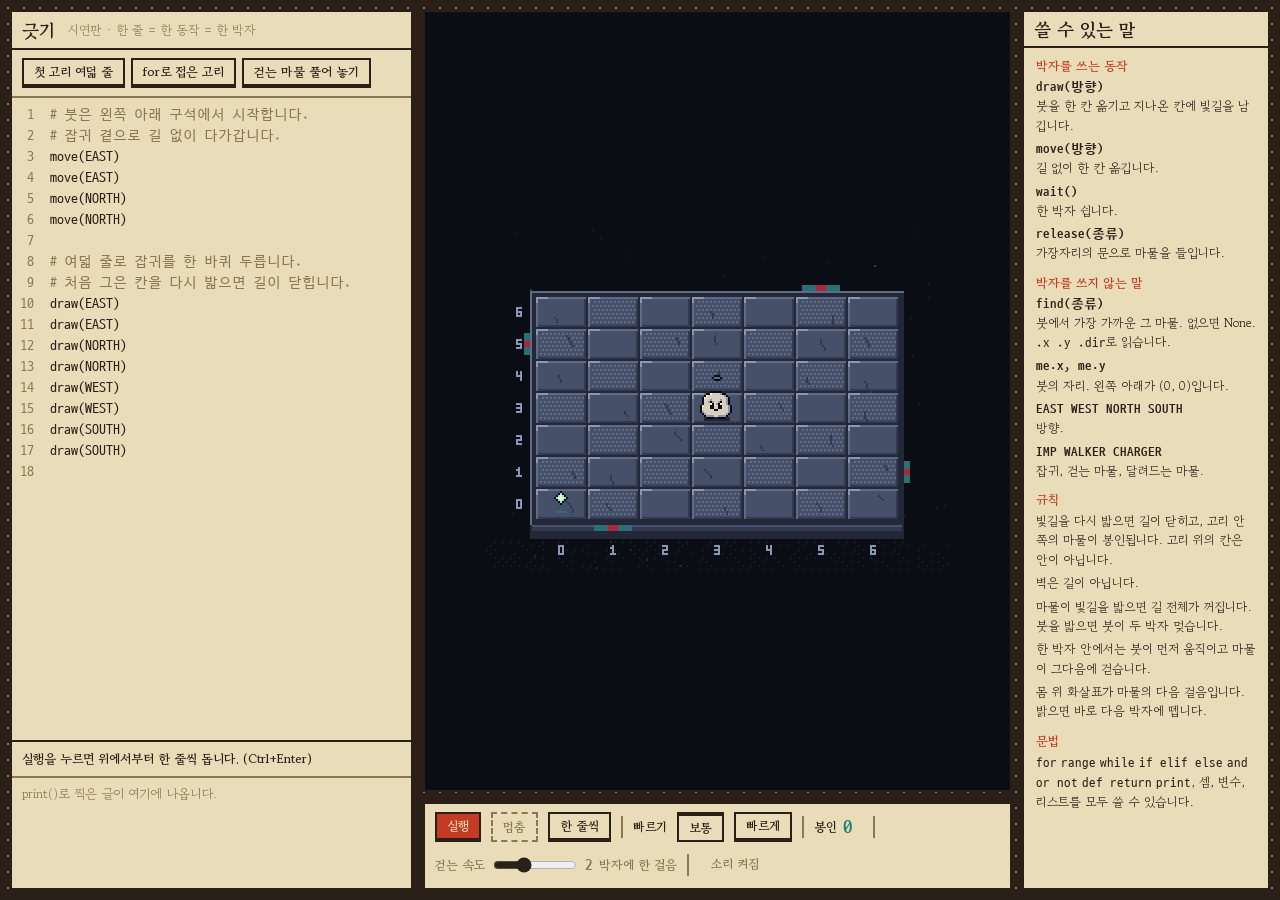
==== commit 1b418f8c: "v19: 캐릭터 구매·스킬트리, 거점 글자 정리 Co-Authored-By: Claude Opus 5.5 <noreply@anthropic.com>" ====
--- a/proto.html
+++ b/proto.html
@@ -4,9 +4,9 @@
     <meta charset="UTF-8" />
     <meta name="viewport" content="width=device-width, initial-scale=1.0" />
     <title>Rune.py · 긋기 시연판</title>
-    <script type="module" crossorigin src="./assets/proto-DHYmMVRP.js"></script>
+    <script type="module" crossorigin src="./assets/proto-C_O-bdSf.js"></script>
     <link rel="modulepreload" crossorigin href="./assets/700-54RcnS5h.js">
-    <link rel="modulepreload" crossorigin href="./assets/dist-JSUAb0n3.js">
+    <link rel="modulepreload" crossorigin href="./assets/dist-kb1TzDFb.js">
     <link rel="modulepreload" crossorigin href="./assets/pixels-D36RwUTe.js">
     <link rel="stylesheet" crossorigin href="./assets/700-BsM5XIEu.css">
     <link rel="stylesheet" crossorigin href="./assets/proto-BloZqFpS.css">
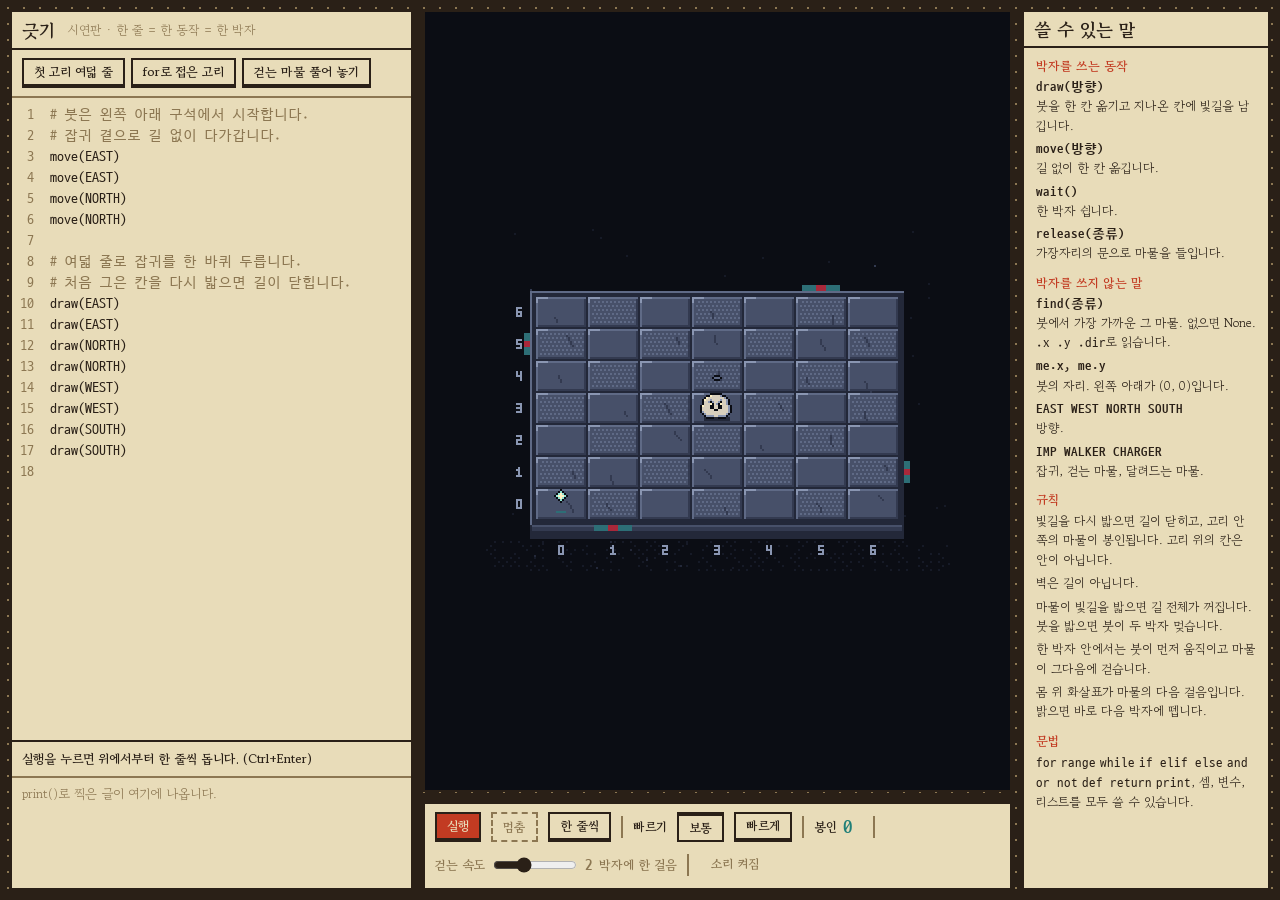
==== commit 60e74764: "v25: 가죽 마도서·흑마도서, 3단 배치·책갈피 탭, 일시정지, 마법진 각인, 원형 인장, 동적 설명, 이어하기, spell. 문법·자동완성·튜토리얼 Co-Authored-By:" ====
--- a/proto.html
+++ b/proto.html
@@ -4,9 +4,9 @@
     <meta charset="UTF-8" />
     <meta name="viewport" content="width=device-width, initial-scale=1.0" />
     <title>Rune.py · 긋기 시연판</title>
-    <script type="module" crossorigin src="./assets/proto-C_O-bdSf.js"></script>
+    <script type="module" crossorigin src="./assets/proto-CXQ-H49Q.js"></script>
     <link rel="modulepreload" crossorigin href="./assets/700-54RcnS5h.js">
-    <link rel="modulepreload" crossorigin href="./assets/dist-kb1TzDFb.js">
+    <link rel="modulepreload" crossorigin href="./assets/dist-CfPhYAhd.js">
     <link rel="modulepreload" crossorigin href="./assets/pixels-D36RwUTe.js">
     <link rel="stylesheet" crossorigin href="./assets/700-BsM5XIEu.css">
     <link rel="stylesheet" crossorigin href="./assets/proto-BloZqFpS.css">
